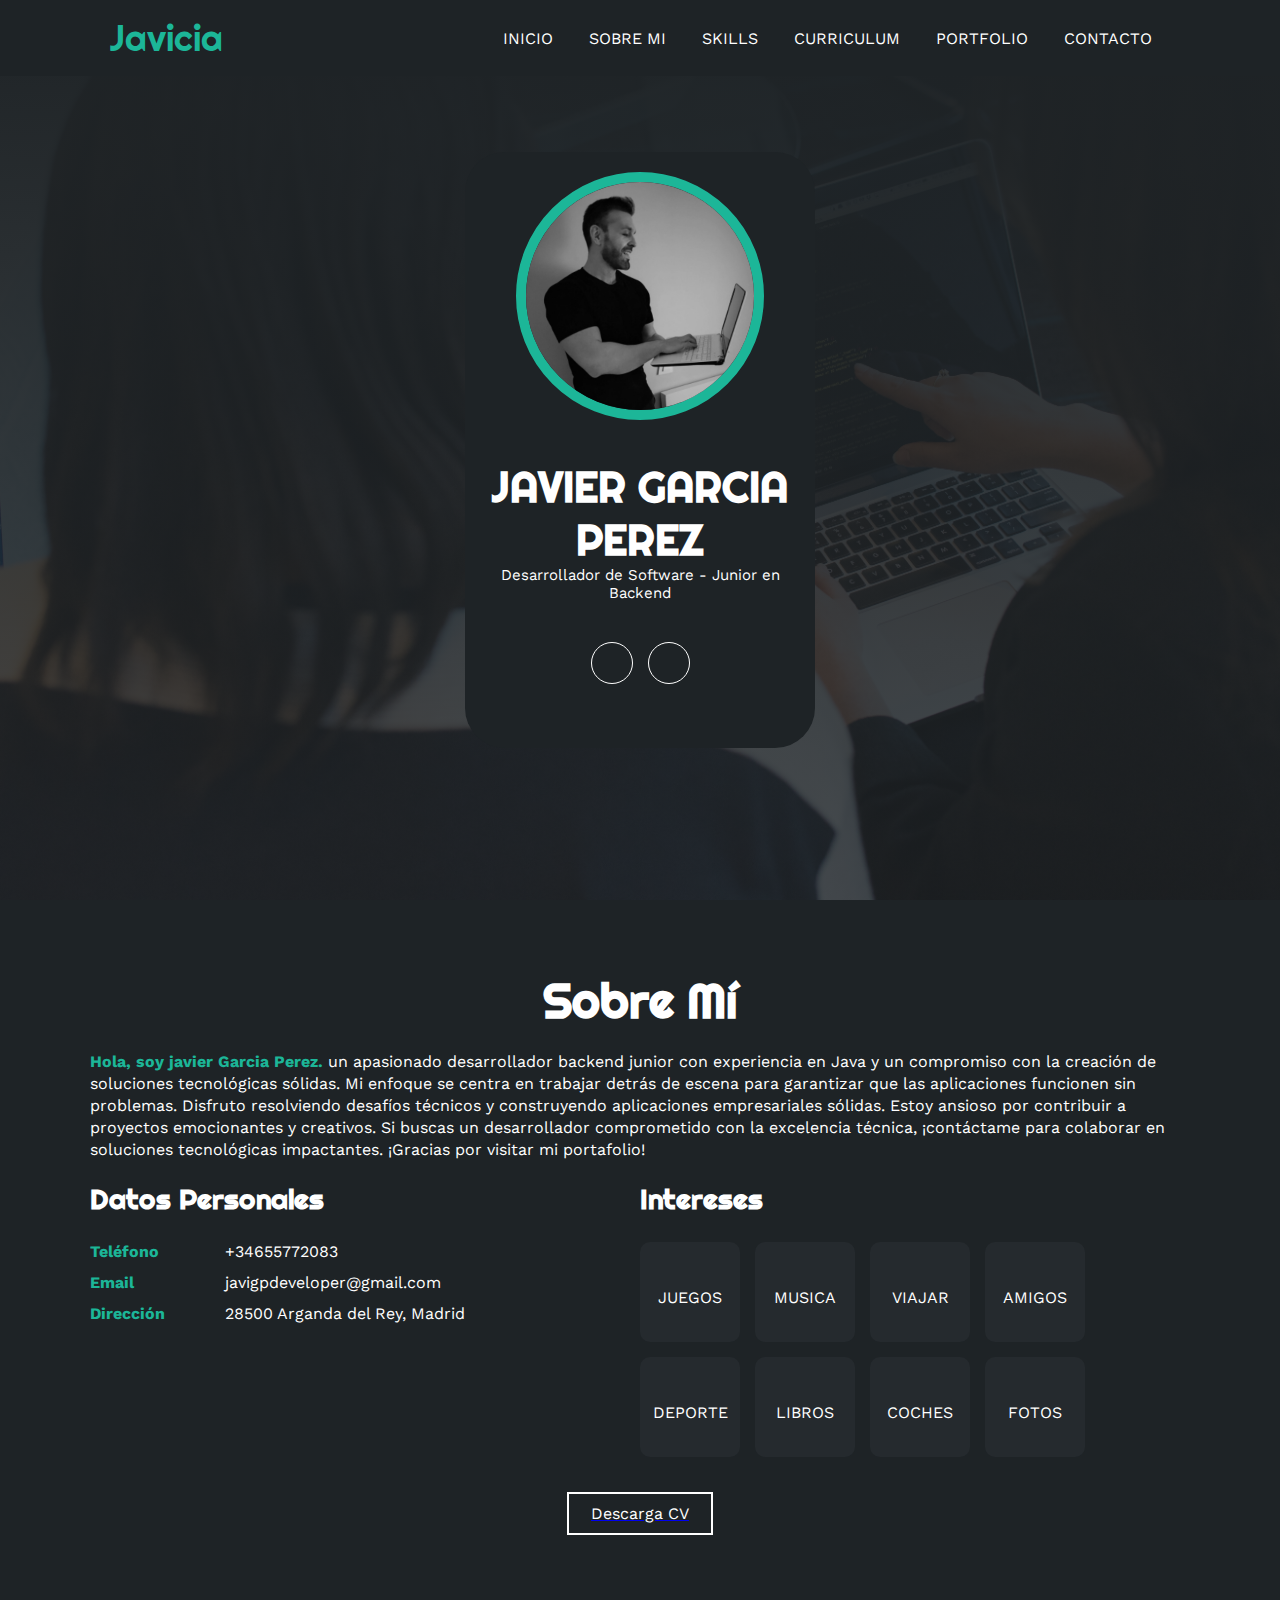
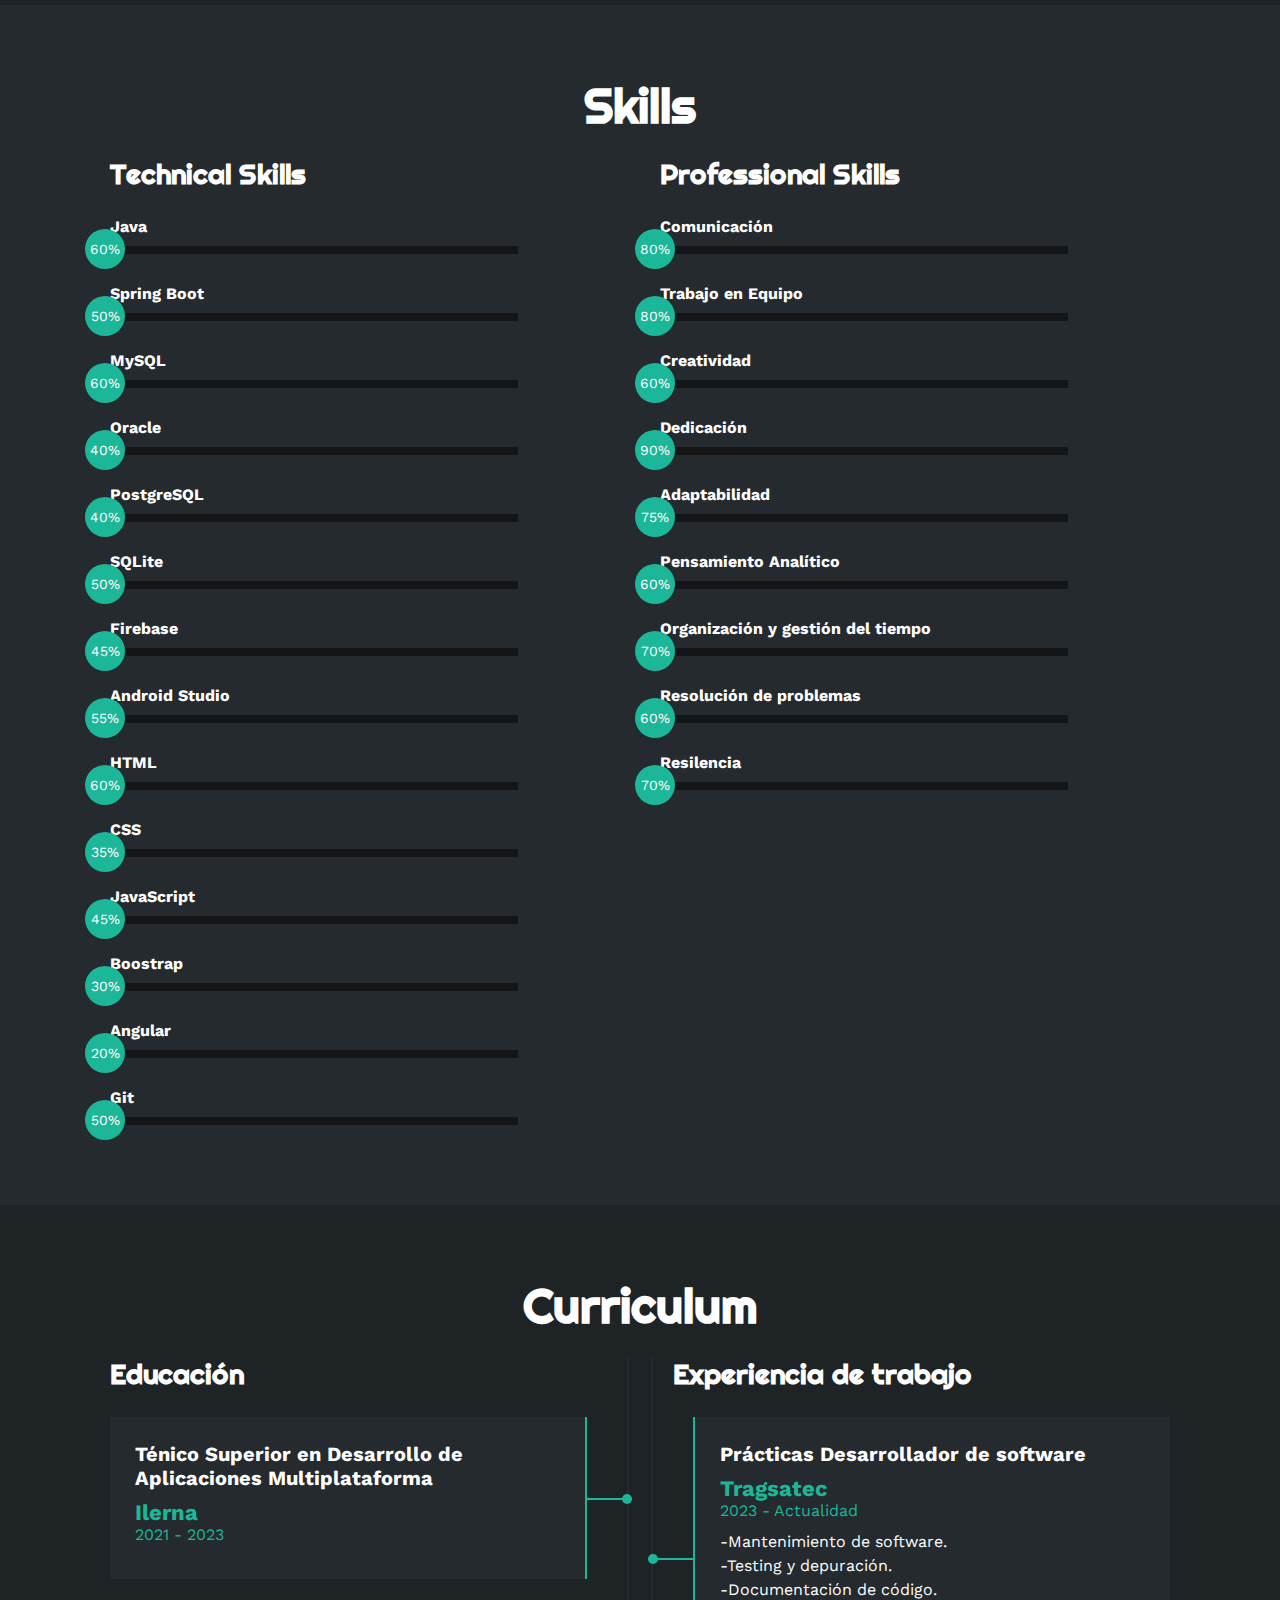
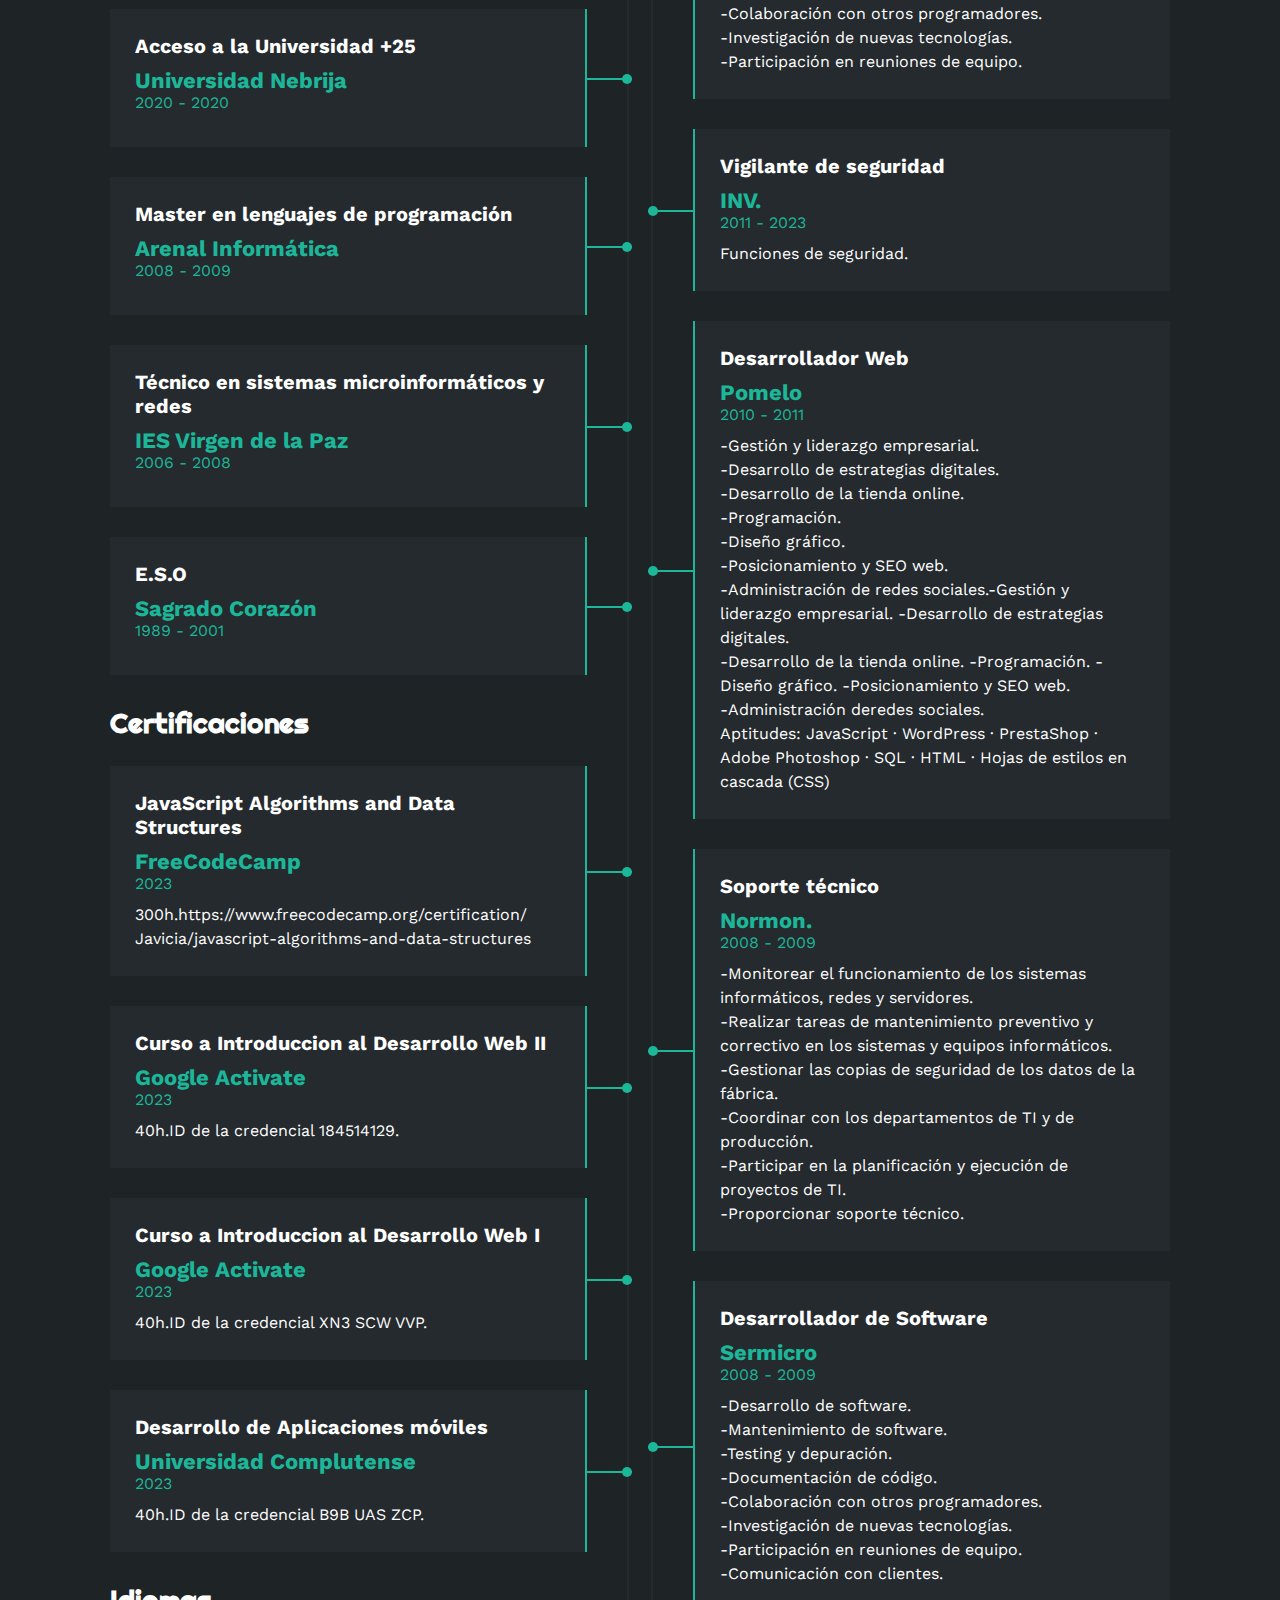
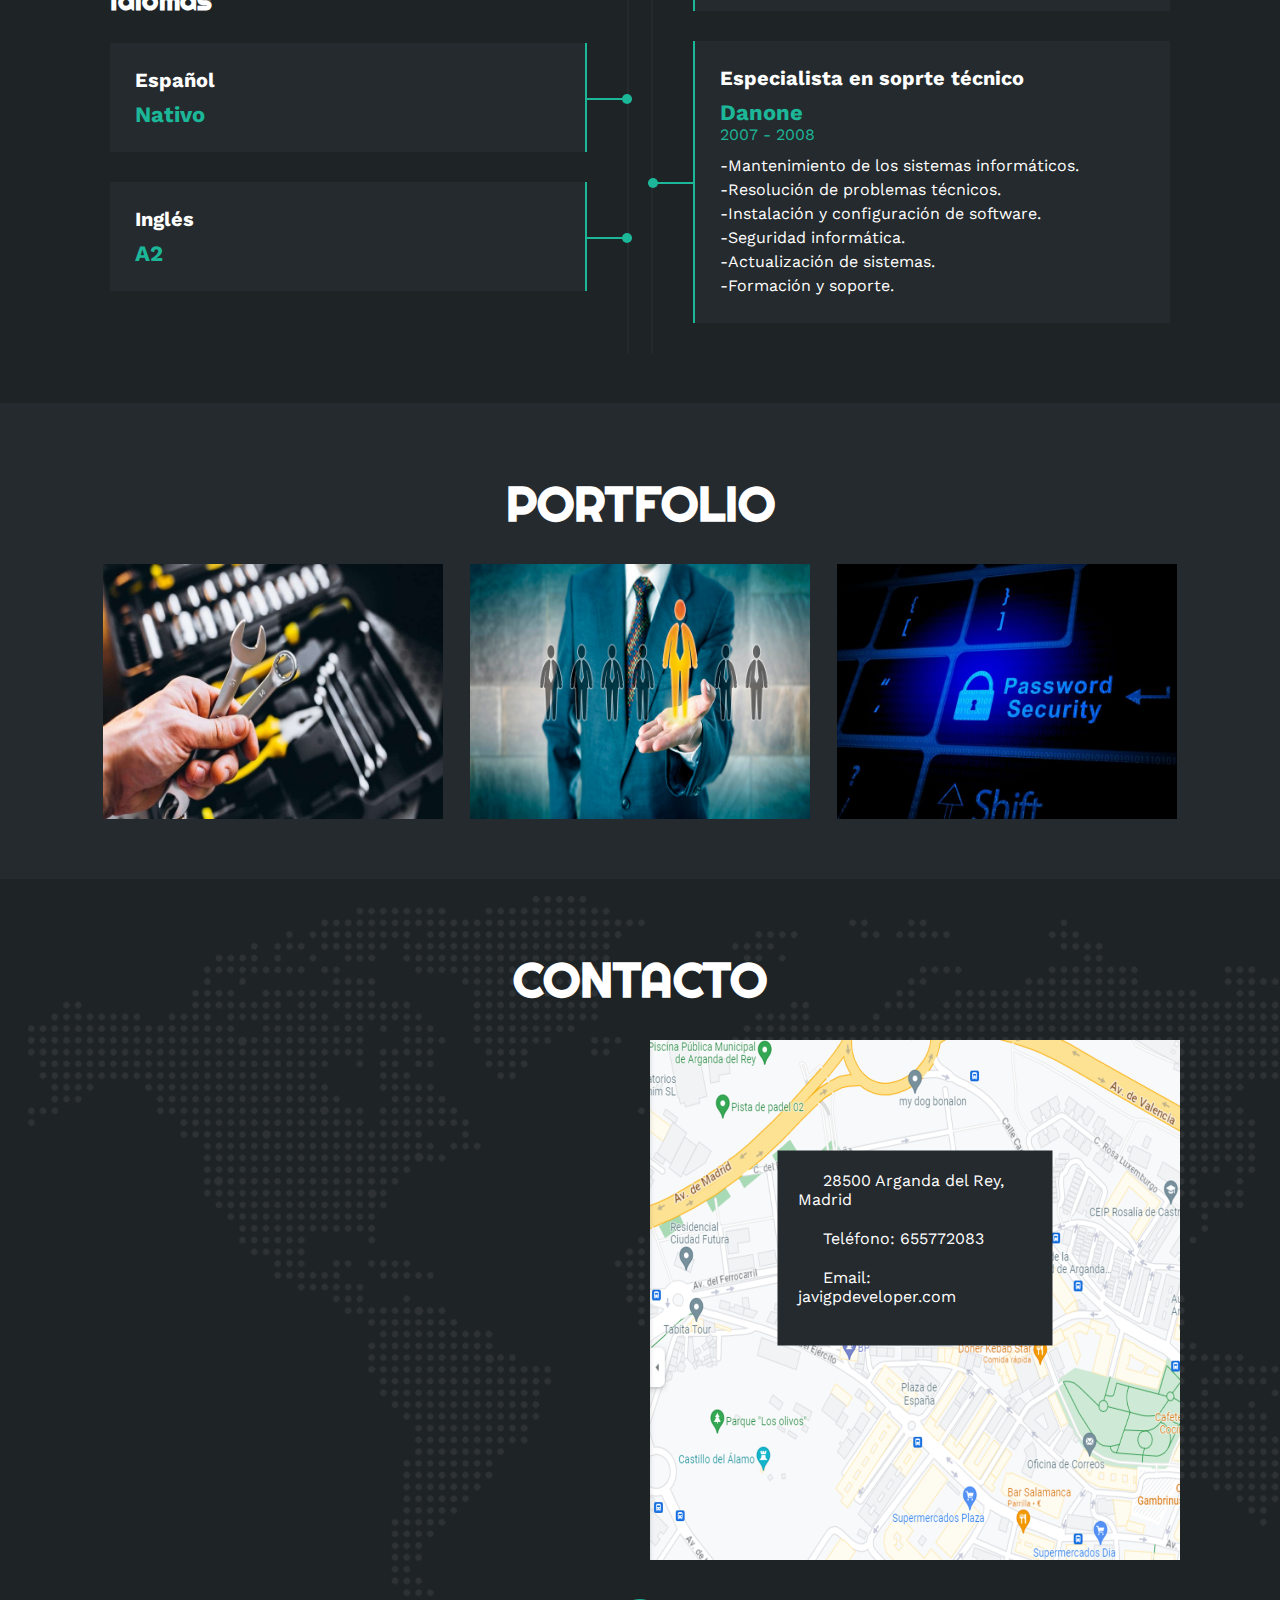
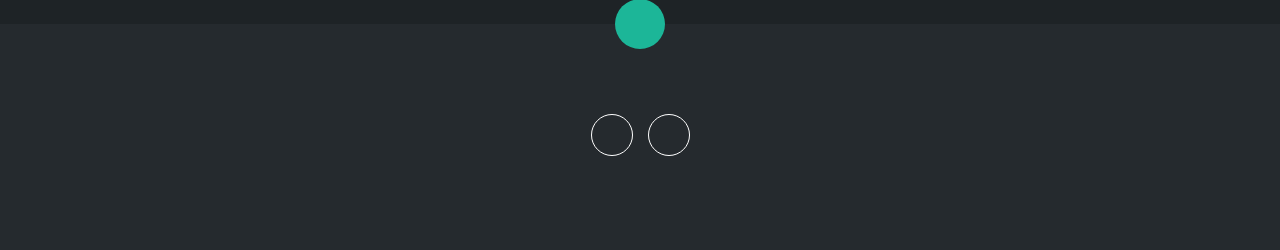
==== index.html @ adabe421 "idiomas" ====
<!DOCTYPE html>
<html lang="es">
<head>
    <meta charset="UTF-8">
    <meta http-equiv="X-UA-Compatible" content="IE=edge">
    <meta name="viewport" content="width=device-width, initial-scale=1.0">
    <link rel="stylesheet" href="https://cdnjs.cloudflare.com/ajax/libs/font-awesome/6.1.2/css/all.min.css" integrity="sha512-1sCRPdkRXhBV2PBLUdRb4tMg1w2YPf37qatUFeS7zlBy7jJI8Lf4VHwWfZZfpXtYSLy85pkm9GaYVYMfw5BC1A==" crossorigin="anonymous" referrerpolicy="no-referrer" />
    <title>Portfolio</title>
    <link rel="stylesheet" href="estilo.css">
</head>
<body>
    <!-- MENU ENCABEZADO -->
    <div class="contenedor-header">
        <header>
            <div class="logo">
                <a href="#">Javicia</a>
            </div>
            <nav id="nav">
                <ul>
                    <li><a href="#inicio" onclick="seleccionar()">INICIO</a></li>
                    <li><a href="#sobremi" onclick="seleccionar()">SOBRE MI</a></li>
                    <li><a href="#skills" onclick="seleccionar()">SKILLS</a></li>
                    <li><a href="#curriculum" onclick="seleccionar()">CURRICULUM</a></li>
                    <li><a href="#portfolio" onclick="seleccionar()">PORTFOLIO</a></li>
                    <li><a href="#contacto" onclick="seleccionar()">CONTACTO</a></li>
                </ul>
            </nav>
            <div class="nav-responsive" onclick="mostrarOcultarMenu()">
                <i class="fa-solid fa-bars"></i>
            </div>
        </header>
    </div>

    <!-- SECCION INICIO -->
    <section id="inicio" class="inicio">
        <div class="contenido-banner">
            <div class="contenedor-img">
                <img src="img/fotoPerfil.png" alt="">
            </div>
            <h1>JAVIER GARCIA PEREZ</h1>
            <h2>Desarrollador de Software - Junior en Backend</h2>
            <div class="redes">
                <a href="https://github.com/javicia"><i class="fa-brands fa-github"></i></a>
                <a href="www.linkedin.com/in/javicia"><i class="fa-brands fa-linkedin-in"></i></a>
            </div>
        </div>
    </section>

    <!-- SECCION SOBRE MI -->
    <section id="sobremi" class="sobremi">
        <div class="contenido-seccion">
            <h2>Sobre Mí</h2>
            <p><span>Hola, soy javier Garcia Perez.</span> un apasionado desarrollador backend junior
                 con experiencia en Java y un compromiso con la creación de soluciones tecnológicas 
                 sólidas. Mi enfoque se centra en trabajar detrás de escena para garantizar que las 
                 aplicaciones funcionen sin problemas. Disfruto resolviendo desafíos técnicos y 
                 construyendo aplicaciones empresariales sólidas. Estoy ansioso por contribuir a 
                 proyectos emocionantes y creativos. Si buscas un desarrollador comprometido con la 
                 excelencia técnica, ¡contáctame para colaborar en soluciones tecnológicas 
                 impactantes. ¡Gracias por visitar mi portafolio!</p>

            <div class="fila">
                <!-- datos personales -->
                <div class="col">
                    <h3>Datos Personales</h3>
                    <ul>
                        <li>
                            <strong>Teléfono</strong>
                            +34655772083
                        </li>
                        <li>
                            <strong>Email</strong>
                            javigpdeveloper@gmail.com
                        </li>
                        <li>
                            <strong>Dirección</strong>
                            28500 Arganda del Rey, Madrid
                        </li>
                    
                    </ul>
                </div>

                <!-- intereses -->
                <div class="col">
                    <h3>Intereses</h3>
                    <div class="contenedor-intereses">
                        <div class="interes">
                            <i class="fa-solid fa-gamepad"></i>
                            <span>JUEGOS</span>
                        </div>
                        <div class="interes">
                            <i class="fa-solid fa-headphones"></i>
                            <span>MUSICA</span>
                        </div>
                        <div class="interes">
                            <i class="fa-solid fa-plane"></i>
                            <span>VIAJAR</span>
                        </div>
                        <div class="interes">
                            <i class="fa-brands fa-coffee"></i>
                            <span>AMIGOS</span>
                        </div>
                        <div class="interes">
                            <i class="fa-solid fa-person-hiking"></i>
                            <span>DEPORTE</span>
                        </div>
                        <div class="interes">
                            <i class="fa-solid fa-book"></i>
                            <span>LIBROS</span>
                        </div>
                        <div class="interes">
                            <i class="fa-solid fa-car"></i>
                            <span>COCHES</span>
                        </div>
                        <div class="interes">
                            <i class="fa-solid fa-camera"></i>
                            <span>FOTOS</span>
                        </div>
                        
                    </div>
                </div>
            </div>
            <button>
                <a href="https://drive.google.com/file/d/1-zY6Lg8svjvZtvLs3veVDR04nwtgfxg6/view?usp=sharing" 
                download="CurriculumJavier.pdf" ><i class="fa-solid fa-download" style="color: white;"></i>
                <span style="color: white;">Descarga CV</span></a>
                
                <span class="overlay"></span>
            </button>
        </div>
    </section>

    <!-- SECCION SKILLS -->
    <section class="skills" id="skills">
        <div class="contenido-seccion">
            <h2>Skills</h2>
            <div class="fila">
                <!-- Technical Skill -->
                <div class="col">
                    <h3>Technical Skills</h3>
                    <div class="skill">
                        <span>Java</span>
                        <div class="barra-skill">
                            <div class="progreso">
                                <span>60%</span>
                            </div>
                        </div>
                    </div>
                    <div class="skill">
                        <span>Spring Boot</span>
                        <div class="barra-skill">
                            <div class="progreso">
                                <span>50%</span>
                            </div>
                        </div>
                    </div>
                    <div class="skill">
                        <span>MySQL</span>
                        <div class="barra-skill">
                            <div class="progreso">
                                <span>60%</span>
                            </div>
                        </div>
                    </div>
                    <div class="skill">
                        <span>Oracle</span>
                        <div class="barra-skill">
                            <div class="progreso">
                                <span>40%</span>
                            </div>
                        </div>
                    </div>
                    <div class="skill">
                        <span>PostgreSQL</span>
                        <div class="barra-skill">
                            <div class="progreso">
                                <span>40%</span>
                            </div>
                        </div>
                    </div>
                    <div class="skill">
                        <span>SQLite</span>
                        <div class="barra-skill">
                            <div class="progreso">
                                <span>50%</span>
                            </div>
                        </div>
                    </div>
                    <div class="skill">
                        <span>Firebase</span>
                        <div class="barra-skill">
                            <div class="progreso">
                                <span>45%</span>
                            </div>
                        </div>
                    </div>
                    <div class="skill">
                        <span>Android Studio</span>
                        <div class="barra-skill">
                            <div class="progreso">
                                <span>55%</span>
                            </div>
                        </div>
                    </div>
                    <div class="skill">
                        <span>HTML</span>
                        <div class="barra-skill">
                            <div class="progreso">
                                <span>60%</span>
                            </div>
                        </div>
                    </div>
                    <div class="skill">
                        <span>CSS</span>
                        <div class="barra-skill">
                            <div class="progreso">
                                <span>35%</span>
                            </div>
                        </div>
                    </div>
                    <div class="skill">
                        <span>JavaScript</span>
                        <div class="barra-skill">
                            <div class="progreso">
                                <span>45%</span>
                            </div>
                        </div>
                    </div>
                    <div class="skill">
                        <span>Boostrap</span>
                        <div class="barra-skill">
                            <div class="progreso">
                                <span>30%</span>
                            </div>
                        </div>
                    </div>
                    <div class="skill">
                        <span>Angular</span>
                        <div class="barra-skill">
                            <div class="progreso">
                                <span>20%</span>
                            </div>
                        </div>
                    </div>
                    <div class="skill">
                        <span>Git</span>
                        <div class="barra-skill">
                            <div class="progreso">
                                <span>50%</span>
                            </div>
                        </div>
                    </div>
                </div>
                <!-- Professional Skills -->
                <div class="col">
                    <h3>Professional Skills</h3>
                    <div class="skill">
                        <span>Comunicación</span>
                        <div class="barra-skill">
                            <div class="progreso">
                                <span>80%</span>
                            </div>
                        </div>
                    </div>
                    <div class="skill">
                        <span>Trabajo en Equipo</span>
                        <div class="barra-skill">
                            <div class="progreso">
                                <span>80%</span>
                            </div>
                        </div>
                    </div>
                    <div class="skill">
                        <span>Creatividad</span>
                        <div class="barra-skill">
                            <div class="progreso">
                                <span>60%</span>
                            </div>
                        </div>
                    </div>
                    <div class="skill">
                        <span>Dedicación</span>
                        <div class="barra-skill">
                            <div class="progreso">
                                <span>90%</span>
                            </div>
                        </div>
                    </div>
                    <div class="skill">
                        <span>Adaptabilidad</span>
                        <div class="barra-skill">
                            <div class="progreso">
                                <span>75%</span>
                            </div>
                        </div>
                        </div>
                            <div class="skill">
                                <span>Pensamiento Analítico</span>
                                <div class="barra-skill">
                                    <div class="progreso">
                                        <span>60%</span>
                                    </div>
                                </div>
                                </div>
                                <div class="skill">
                                    <span>Organización y gestión del tiempo</span>
                                    <div class="barra-skill">
                                        <div class="progreso">
                                            <span>70%</span>
                                        </div>
                                    </div>
                                    </div>
                                    <div class="skill">
                                        <span>Resolución de problemas</span>
                                        <div class="barra-skill">
                                            <div class="progreso">
                                                <span>60%</span>
                                            </div>
                                        </div>
                                        </div>
                                        <div class="skill">
                                            <span>Resilencia</span>
                                            <div class="barra-skill">
                                                <div class="progreso">
                                                    <span>70%</span>
                                                </div>
                                            </div>
                                            </div>

                    </div>
                </div>
            </div>
        </div>
    </section>

    <!-- SECCION CURRICULUM -->
    <section id="curriculum" class="curriculum">
        <div class="contenido-seccion">
            <h2>Curriculum</h2>
            <div class="fila">
                <div class="col izquierda">
                    <h3>Educación</h3>
                    <div class="item izq">
                        <h4>Ténico Superior en Desarrollo de Aplicaciones Multiplataforma</h4>
                        <span class="casa">Ilerna</span>
                        <span class="fecha">2021 - 2023</span>
                        <div class="conectori">
                            <div class="circuloi"></div>
                        </div>
                        </div>
                    <div class="item izq">
                        <h4>Acceso a la Universidad +25</h4>
                        <span class="casa">Universidad Nebrija</span>
                        <span class="fecha">2020 - 2020</span>
                        <div class="conectori">
                            <div class="circuloi"></div>
                        </div>
                        </div>
                    <div class="item izq">
                        <h4>Master en lenguajes de programación</h4>
                        <span class="casa">Arenal Informática</span>
                        <span class="fecha">2008 - 2009</span>
                        <div class="conectori">
                            <div class="circuloi"></div>
                        </div>
                    </div>
                    <div class="item izq">
                        <h4>Técnico en sistemas microinformáticos y redes</h4>
                        <span class="casa">IES Virgen de la Paz</span>
                        <span class="fecha">2006 - 2008</span>
                        <div class="conectori">
                            <div class="circuloi"></div>
                        </div>
                    </div>
                    <div class="item izq">
                        <h4>E.S.O</h4>
                        <span class="casa">Sagrado Corazón</span>
                        <span class="fecha">1989 - 2001</span>
                        <div class="conectori">
                            <div class="circuloi"></div>
                        </div>
                    </div>
                    <h3>Certificaciones</h3>
                    <div class="item izq">
                        <h4>JavaScript Algorithms and Data Structures</h4>
                        <span class="casa">FreeCodeCamp</span>
                        <span class="fecha">2023</span>
                        <p>300h.https://www.freecodecamp.org/certification/</br>
                            Javicia/javascript-algorithms-and-data-structures</p>
                        <div class="conectori">
                            <div class="circuloi"></div>
                        </div>
                        </div>
                    <div class="item izq">
                        <h4>Curso a Introduccion al Desarrollo Web II</h4>
                        <span class="casa">Google Activate</span>
                        <span class="fecha">2023</span>
                        <p>40h.ID de la credencial 184514129.</p>
                        <div class="conectori">
                            <div class="circuloi"></div>
                        </div>
                        </div>
                    <div class="item izq">
                        <h4>Curso a Introduccion al Desarrollo Web I</h4>
                        <span class="casa">Google Activate</span>
                        <span class="fecha">2023</span>
                        <p>40h.ID de la credencial XN3 SCW VVP.</p>
                        <div class="conectori">
                            <div class="circuloi"></div>
                        </div>
                        </div>
                    <div class="item izq">
                        <h4>Desarrollo de Aplicaciones móviles</h4>
                        <span class="casa">Universidad Complutense</span>
                        <span class="fecha">2023</span>
                        <p>40h.ID de la credencial B9B UAS ZCP.</p>
                        <div class="conectori">
                            <div class="circuloi"></div>
                        </div>
                        </div>
                        <h3>Idiomas</h3>
                        <div class="item izq">
                            <h4>Español</h4>
                            <span class="casa">Nativo</span>
                            <div class="conectori">
                                <div class="circuloi"></div>
                            </div>
                            </div>
                            <div class="item izq">
                                <h4>Inglés</h4>
                                <span class="casa">A2</span>
                                <div class="conectori">
                                    <div class="circuloi"></div>
                                </div>
                                </div>
                            </div>
                
                <div class="col derecha">
                    <h3>Experiencia de trabajo</h3>
                    <div class="item der">
                        <h4>Prácticas Desarrollador de software</h4>
                        <span class="casa">Tragsatec</span>
                        <span class="fecha">2023 - Actualidad</span>
                        <p>-Mantenimiento de software.</br>
                            -Testing y depuración.</br>
                            -Documentación de código.</br>
                            -Colaboración con otros programadores.</br>
                            -Investigación de nuevas tecnologías.</br>
                            -Participación en reuniones de equipo.</p>
                        <div class="conectord">
                            <div class="circulod"></div>
                        </div>
                    </div>
                    <div class="item der">
                        <h4>Vigilante de seguridad</h4>
                        <span class="casa">INV.</span>
                        <span class="fecha">2011 - 2023</span>
                        <p>Funciones de seguridad.</p>
                        <div class="conectord">
                            <div class="circulod"></div>
                        </div>
                    </div>
                    <div class="item der">
                        <h4>Desarrollador Web</h4>
                        <span class="casa">Pomelo</span>
                        <span class="fecha">2010 - 2011</span>
                        <p>-Gestión y liderazgo empresarial.</br>
                            -Desarrollo de estrategias digitales.</br>
                            -Desarrollo de la tienda online.</br>
                            -Programación.</br>
                            -Diseño gráfico.</br>
                            -Posicionamiento y SEO web.</br>
                            -Administración de redes sociales.-Gestión y liderazgo
                            empresarial. -Desarrollo de estrategias digitales.</br>
                            -Desarrollo de la tienda online. -Programación. -Diseño
                            gráfico. -Posicionamiento y SEO web. </br>
                            -Administración deredes sociales.</br>
                            Aptitudes: JavaScript · WordPress · PrestaShop · Adobe
                            Photoshop · SQL · HTML · Hojas de estilos en cascada
                            (CSS)</p>
                        <div class="conectord">
                            <div class="circulod"></div>
                        </div>
                    </div>
                    <div class="item der">
                        <h4>Soporte técnico</h4>
                        <span class="casa">Normon.</span>
                        <span class="fecha">2008 - 2009</span>
                        <p>-Monitorear el funcionamiento de los sistemas
                            informáticos, redes y servidores.</br>
                            -Realizar tareas de mantenimiento preventivo y correctivo
                            en los sistemas y equipos informáticos.</br>
                            -Gestionar las copias de seguridad de los datos de la
                            fábrica.</br>
                            -Coordinar con los departamentos de TI y de producción.</br>
                            -Participar en la planificación y ejecución de proyectos de
                            TI.</br>
                            -Proporcionar soporte técnico.</p>
                        <div class="conectord">
                            <div class="circulod"></div>
                        </div>
                    </div>
                    <div class="item der">
                        <h4>Desarrollador de Software</h4>
                        <span class="casa">Sermicro</span>
                        <span class="fecha">2008 - 2009</span>
                        <p>-Desarrollo de software.</br>
                            -Mantenimiento de software.</br>
                            -Testing y depuración.</br>
                            -Documentación de código.</br>
                            -Colaboración con otros programadores.</br>
                            -Investigación de nuevas tecnologías.</br>
                            -Participación en reuniones de equipo.</br>
                            -Comunicación con clientes.</p>
                        <div class="conectord">
                            <div class="circulod"></div>
                        </div>
                    </div>
                    <div class="item der">
                        <h4>Especialista en soprte técnico</h4>
                        <span class="casa">Danone</span>
                        <span class="fecha">2007 - 2008</span>
                        <p>-Mantenimiento de los sistemas informáticos.</br>
                            -Resolución de problemas técnicos.</br>
                            -Instalación y configuración de software.</br>
                            -Seguridad informática.</br>
                            -Actualización de sistemas.</br>
                            -Formación y soporte.</p>
                        <div class="conectord">
                            <div class="circulod"></div>
                        </div>
                    </div>
                </div>
            </div>
        </div>
    </section>

    <!-- SECCION PORTFOLIO -->
    <section id="portfolio" class="portfolio">
        <div class="contenido-seccion">
            <h2>PORTFOLIO</h2>
            <div class="galeria">
                <div class="proyecto">
                    <a href="https://github.com/javicia/tienda">
                    <img src="img/ferreteria.jpg" alt="">
                    <div class="overlay" style="color:white;">
                        <h3>Aplicación web de ferretería online</h3>
                        <p>Java, JPA, Spring Boot, MySQL, HTML, CSS, JavaScript, Thymeleaf, Boostrap.</p>
                    </div>
                </a>
                </div>
                <div class="proyecto">
                    <a href="https://github.com/javicia/gestion-empleados">
                    <img src="img/gestionEmpleados.jpg" alt="">
                    <div class="overlay" style="color:white;">
                        <h3>Aplicación web de sistemas de empleados</h3>
                        <p>Java, JPA, Spring Boot, MySQL, Angular, HTML, CSS, TypeScript, Boostrap.</p>
                    </div>
                    </a>
                </div>
                <div class="proyecto">
                    <a href="https://github.com/javicia/app-android-password">
                    <img src="img/pass.jpg" alt="">
                    <div class="overlay" style="color:white;">
                        <h3>Aplicación Android para guardar contraseñas</h3>
                        <p>Java, Android Studio, SDK, SQLite.</p>
                    </div>
                    </a>
            </div>
        </div>
    </section>

    <!-- SECCION CONTACTO -->
    <section id="contacto" class="contacto">
        <div class="contenido-seccion">
            <h2>CONTACTO</h2>
            <div class="fila">
                <!-- Formulario -->
                <div class="col">
                    <iframe src="https://docs.google.com/forms/d/e/1FAIpQLSf7iewzUNRhEmU4lnmsjplGjzv72WqgXY6V2sVQk9xlywWtOQ/viewform?embedded=true" 
                    width="540" height="520" frameborder="0" marginheight="0" marginwidth="0">Cargando…</iframe>
                </div>
                <!-- Mapa -->
                <div class="col">
                    <img src="img/ubicacion.png" alt="">
                    <div class="info">
                        <ul>
                            <li>
                                <i class="fa-solid fa-location-dot"></i>
                                28500 Arganda del Rey, Madrid
                            </li>
                            <li>
                                <i class="fa-solid fa-mobile-screen"></i>
                                Teléfono: 655772083
                            </li>
                            <li>
                                <i class="fa-solid fa-envelope"></i>
                                Email: javigpdeveloper.com
                            </li>
                        </ul>
                    </div>
                </div>
            </div>
        </div>
    </section>

    <!-- footer -->
    <footer>
        <a href="#inicio" class="arriba">
            <i class="fa-solid fa-angles-up"></i>
        </a>
        <div class="redes">
            <a href="www.linkedin.com/in/javicia"><i class="fa-brands fa-linkedin-in"></i></a>
            <a href="https://github.com/javicia"><i class="fa-brands fa-github"></i></a>
        </div>
    </footer>

    <script src="script.js"></script>
</body>
</html>
---- estilo.css ----
@import url('https://fonts.googleapis.com/css2?family=Righteous&family=Work+Sans:wght@100;300;400;600;800&display=swap');
*{
    box-sizing: border-box;
    font-family: 'Work Sans';
    margin: 0;
    padding: 0;
}
html{
    /* me permite deslizar cuando hago clic en los links del menu */
    scroll-behavior: smooth;
}
/* MENU */
.contenedor-header{
    background: #1e2326;
    position: fixed;
    width: 100%;
    top: 0;
    left: 0;
    z-index: 99;
}
.contenedor-header header{
    max-width: 1100px;
    margin: auto;
    display: flex;
    justify-content: space-between;
    align-items: center;
    padding: 15px 20px;
}
.contenedor-header header .logo a{
    font-family: 'Righteous';
    font-size: 36px;
    color: #1CB698;
    text-decoration: none;
}
.contenedor-header header ul{
    display: flex;
    list-style: none;
}
.contenedor-header header nav ul li a{
    text-align: none;
    color: #fff;
    margin: 0 15px;
    padding: 3px;
    transition: .5s;
    text-decoration: none;
}
.contenedor-header header nav ul li a:hover{
    color: #1CB698;
}
.nav-responsive{
    background-color: #1CB698;
    color:#fff;
    padding: 5px 10px;
    border-radius: 5px;
    cursor: pointer;
    display: none;
}
/* SECCION I N I C I O */
.inicio{
    background: linear-gradient(to top, rgba(30,35,38,.8), rgba(30,35,38,1)),
    url(img/fondo.jpg);
    background-size: cover;
    height: 100vh;
    color: #fff;
    display: flex;
    align-items: center;
}
.inicio .contenido-banner{
    padding: 20px;
    background-color: #1e2326;
    max-width: 350px;
    margin: auto;
    text-align: center;
    border-radius: 40px;
}
.inicio .contenido-banner img{
    margin-top: 40px;
    border: 10px solid #1CB698;
    display: block;
    width: 80%;
    margin: auto;
    border-radius: 100%;
}
.inicio .contenido-banner h1{
    margin-top: 40px;
    font-size: 42px;
    font-family: 'Righteous';
}
.inicio .contenido-banner h2{
    font-size: 15px;
    font-weight: normal;
}
.inicio .contenido-banner .redes a{
    color: #fff;
    display: inline-block;
    text-decoration: none;
    border: 1px solid #fff;
    border-radius: 100%;
    width: 42px;
    height: 42px;
    line-height: 42px;
    margin: 40px 5px;
    font-size: 20px;
    transition: .3s;
}
.inicio .contenido-banner .redes a:hover{
    background-color: #1CB698;
}
.sobremi{
    background-color: #1e2326;
    color: #fff;
    padding: 50px 20px;
}
.sobremi .contenido-seccion{
    max-width: 1100px;
    margin: auto;
}
.sobremi h2{
    font-size: 48px;
    font-family: 'Righteous';
    text-align: center;
    padding: 20px 0;

}
.sobremi .contenido-seccion p{
    font: 18px;
    line-height: 22px;
    margin-bottom: 20px;
}
.sobremi .contenido-seccion p span{
    color: #1CB698;
    font-weight: bold;
}
.sobremi .fila{
    display: flex;
}
.sobremi .fila .col
{
    width: 50%;
}
.sobremi .fila .col h3{
    font-size: 28px;
    font-family: 'Righteous';
    margin-bottom: 25px;
}
.sobremi .fila .col ul{
    list-style: none;
}
.sobremi .fila .col ul li{
    margin: 12px 0;
}
.sobremi .fila .col ul li strong{
    display: inline-block;
    color: #1CB698;
    width: 130px;
}
.sobremi .fila .col ul li span{
    background-color: #1CB698;
    padding: 3px;
    font-weight: bold;
    border-radius: 5px;
}
.sobremi .fila .col .contenedor-intereses{
    display: flex;
    flex-wrap: wrap;
}
.sobremi .fila .col .contenedor-intereses .interes{
    width: 100px;
    height: 100px;
    background-color: #252A2E;
    border-radius: 10px;
    margin: 0 15px 15px 0;
    display: flex;
    flex-direction: column;
    align-items: center;
    justify-content: center;
    transition: .3s;
}.sobremi .fila .col .contenedor-intereses .interes:hover{
    background-color: #1CB698;
}
.sobremi .fila .col .contenedor-intereses .interes i{
    font-size: 30px;
    margin-bottom: 10px;
}
.sobremi button{
    cursor: pointer;
    background-color: transparent;
    border: 2px solid #fff;
    width: fit-content;
    display: block;
    margin: 20px auto;
    padding: 10px 22px;
    font-size: 16px;
    color: #fff;
    position: relative;
    z-index: 10;
}
.sobremi button .overlay{
    position: absolute;
    top: 0;
    left: 0;
    width: 0;
    height: 100%;
    background-color: #1CB698;
    z-index: -1;
    transition: 1s;
}
.sobremi button:hover .overlay{
    width: 100%;
}
/* SECCION S K I L L S */
.skills{
    background-color: #252A2E;
    color: #fff;
    padding: 50px 20px;
}
.skills .contenido-seccion{
    max-width: 1100px;
    margin: auto;
}
.skills h2{
    font-size: 48px;
    font-family: 'Righteous';
    text-align: center;
    padding: 20px 0;

}
.skills .fila{
    display: flex;
}
.skills .fila .col{
    width: 50%;
    padding: 0 20px;
}
.skills .fila .col h3{
    font-size: 28px;
    font-family: 'Righteous';
    margin-bottom: 25px;
}
.skills .skill > span{
    font-weight: bold;
    display: block;
    margin-bottom: 10px;
}
.skills .skill .barra-skill{
    height: 8px;
    width: 80%;
    background-color: #131517;
    position: relative;
    margin-bottom: 30px;
}
.skills .skill .progreso{
    background-color: #1CB698;
    position: absolute;
    top: 0;
    left: 0;
    height: 8px;
}
.skills .skill .barra-skill span{
    position: absolute;
    height: 40px;
    width: 40px;
    background-color: #1CB698;
    border-radius: 50px;
    line-height: 40px;
    text-align: center;
    top: -17px;
    right: -15px;
    font-size: 14px;
}
/* Estas clases se agregaran dinamicamente mediante javascript */
.skills .skill .java{
    width: 0%;
    animation: 2s java forwards;
}
@keyframes java {
    0%{width: 0%;}
    100%{width: 60%;}
}
.skills .skill .spring{
    width: 0%;
    animation: 2s spring forwards;
}
@keyframes spring {
    0%{width: 0%;}
    100%{width: 50%;}
}
.skills .skill .mysql{
    width: 0%;
    animation: 2s mysql forwards;
}
@keyframes mysql {
    0%{width: 0%;}
    100%{width: 60%;}
}
.skills .skill .oracle{
    width: 0%;
    animation: 2s oracle forwards;
}
@keyframes oracle {
    0%{width: 0%;}
    100%{width: 40%;}
}
.skills .skill .postgresql{
    width: 0%;
    animation: 2s postgresql forwards;
}
@keyframes postgresql {
    0%{width: 0%;}
    100%{width: 40%;}
}
.skills .skill .sqlite{
    width: 0%;
    animation: 2s sqlite forwards;
}
@keyframes sqlite {
    0%{width: 0%;}
    100%{width: 50%;}
}
.skills .skill .firebase{
    width: 0%;
    animation: 2s firebase forwards;
}
@keyframes firebase {
    0%{width: 0%;}
    100%{width: 45%;}
}
.skills .skill .androidstudio{
    width: 0%;
    animation: 2s androidstudio forwards;
}
@keyframes androidstudio {
    0%{width: 0%;}
    100%{width: 55%;}
}
.skills .skill .html{
    width: 0%;
    animation: 2s html forwards;
}
@keyframes html {
    0%{width: 0%;}
    100%{width: 60%;}
}

.skills .skill .css{
    width: 0%;
    animation: 2s css forwards;
}
@keyframes css {
    0%{width: 0%;}
    100%{width: 35%;}
}

.skills .skill .javascript{
    width: 0%;
    animation: 2s javascript forwards;
}
@keyframes javascript {
    0%{width: 0%;}
    100%{width: 45%;}
}

.skills .skill .boostrap{
    width: 0%;
    animation: 2s boostrap forwards;
}
@keyframes boostrap {
    0%{width: 0%;}
    100%{width: 30%;}
}
.skills .skill .angular{
    width: 0%;
    animation: 2s angular forwards;
}
@keyframes angular {
    0%{width: 0%;}
    100%{width: 20%;}
}
.skills .skill .git{
    width: 0%;
    animation: 2s git forwards;
}
@keyframes git {
    0%{width: 0%;}
    100%{width: 50%;}
}
.skills .skill .comunicacion{
    width: 0%;
    animation: 2s comunicacion forwards;
}
@keyframes comunicacion {
    0%{width: 0%;}
    100%{width: 80%;}
}

.skills .skill .trabajo{
    width: 0%;
    animation: 2s trabajo forwards;
}
@keyframes trabajo {
    0%{width: 0%;}
    100%{width: 80%;}
}

.skills .skill .creatividad{
    width: 0%;
    animation: 2s creatividad forwards;
}
@keyframes creatividad {
    0%{width: 0%;}
    100%{width: 60%;}
}

.skills .skill .dedicacion{
    width: 0%;
    animation: 2s dedicacion forwards;
}
@keyframes dedicacion {
    0%{width: 0%;}
    100%{width: 90%;}
}

.skills .skill .adaptabilidad{
    width: 0%;
    animation: 2s adaptabilidad forwards;
}
@keyframes adaptabilidad {
    0%{width: 0%;}
    100%{width: 75%;}
}
.skills .skill .pensamiento{
    width: 0%;
    animation: 2s pensamiento forwards;
}
@keyframes pensamiento {
    0%{width: 0%;}
    100%{width: 60%;}
}
.skills .skill .organizacion{
    width: 0%;
    animation: 2s organizacion forwards;
}
@keyframes organizacion {
    0%{width: 0%;}
    100%{width: 70%;}
}
.skills .skill .problemas{
    width: 0%;
    animation: 2s problemas forwards;
}
@keyframes problemas {
    0%{width: 0%;}
    100%{width: 60%;}
}
.skills .skill .resilencia{
    width: 0%;
    animation: 2s resilencia forwards;
}
@keyframes resilencia {
    0%{width: 0%;}
    100%{width: 70%;}
}
/* SECCION CURRICULUM */
.curriculum{
    background-color: #1e2326;
    color: #fff;
    padding: 50px 20px;
}
.curriculum .contenido-seccion{
    max-width: 1100px;
    margin: auto;
}
.curriculum h2{
    font-size: 48px;
    font-family: 'Righteous';
    text-align: center;
    padding: 20px 0;

}
.curriculum .fila{
    display: flex;
    justify-content: space-between;
}
.curriculum .fila .col{
    width: 49%;
    padding: 0 20px;
}
.curriculum .fila .col h3{
    font-size: 28px;
    font-family: 'Righteous';
    margin-bottom: 25px;
}
.curriculum .fila .izquierda{
    border-right: 2px solid #252A2E;
}
.curriculum .fila .derecha{
    border-left: 2px solid #252A2E;
}
.curriculum .fila .item{
    padding: 25px;
    margin-bottom: 30px;
    background-color: #252A2E;
    position: relative;
}
.curriculum .fila .item h4{
    font-size: 20px;
    margin-bottom: 10px;
}
.curriculum .fila .item .casa{
    color: #1CB698;
    font-size: 22px;
    font-weight: bold;
    display: block;
}
.curriculum .fila .item .fecha{
    display: block;
    color: #1CB698;
    margin-bottom: 10px;
}
.curriculum .fila .item p{
    line-height: 24px;
}
.curriculum .fila .izq{
    border-right: 2px solid #1CB698;
    margin-right: 20px;
}
.curriculum .fila .der{
    border-left: 2px solid #1CB698;
    margin-left: 20px;
}
.curriculum .fila .item .conectori{
    height: 2px;
    background-color: #1CB698;
    width: 47px;
    position: absolute;
    top: 50%;
    right: -47px;
    z-index: 5;
}
.curriculum .fila .item .conectori .circuloi{
    display: block;
    height: 10px;
    width: 10px;
    border-radius: 50%;
    background-color: #1CB698;
    float: right;
    position: relative;
    bottom: 4px;
}
.curriculum .fila .item .conectord{
    height: 2px;
    background-color: #1CB698;
    width: 47px;
    position: absolute;
    top: 50%;
    left: -47px;
    z-index: 5;
}
.curriculum .fila .item .conectord .circulod{
    display: block;
    height: 10px;
    width: 10px;
    border-radius: 50%;
    background-color: #1CB698;
    float: left;
    position: relative;
    bottom: 4px;
}
/* SECCION PORTFOLIO */
.portfolio{
    background-color: #252A2E;
    color: #fff;
    padding: 50px 20px;
}
.portfolio .contenido-seccion{
    max-width: 1100px;
    margin: auto;
}
.portfolio h2{
    font-size: 48px;
    font-family: 'Righteous';
    text-align: center;
    padding: 20px 0;
}
.portfolio .galeria{
    display: flex;
    flex-wrap: wrap;
    justify-content: space-around;
}
.portfolio .galeria .proyecto{
    position: relative;
    max-width: 340px;
    height: fit-content;
    margin: 10px;
    cursor: pointer;
}
.portfolio .galeria .proyecto img{
    width: 100%;
    display: block;
}
.portfolio .galeria .proyecto .overlay{
    position: absolute;
    top: 0;
    width: 100%;
    height: 100%;
    text-align: center;
    background: linear-gradient(rgba(28,182,152,.8), rgba(28,182,152,.8));
    display: flex;
    flex-direction: column;
    justify-content: center;
    transition: 1s;
    font-size: 18px;
    letter-spacing: 3px;
    opacity: 0;
}
.portfolio .galeria .proyecto .overlay h3{
    margin-bottom: 20px;
    transition: 1s;
}
.portfolio .galeria .proyecto .overlay:hover{
    opacity: 1;
}
.portfolio .galeria .proyecto .overlay:hover h3{
    margin-bottom: 0px;
}
/* SECCION CONTACTO */
.contacto{
    background-image: url(img/contact_bg.png);
    background-color: #1e2326;
    color: #fff;
    padding: 50px 0;
}
.contacto .contenido-seccion{
    max-width: 1100px;
    margin: auto;
}
.contacto h2{
    font-size: 48px;
    font-family: 'Righteous';
    text-align: center;
    padding: 20px 0;
}
.contacto .fila{
    display: flex;
}
.contacto .col{
    width: 50%;
    padding: 10px;
    position: relative;
}
.contacto .col input, .contacto .col textarea{
    display: block;
    width: 100%;
    padding: 18px;
    border: none;
    margin-bottom: 20px;
    background-color: #252A2E;
    color: #fff;
    font-size: 18px;
}
.contacto button{
    cursor: pointer;
    background-color: transparent;
    border: 2px solid #fff;
    width: fit-content;
    display: block;
    margin: 20px auto;
    padding: 10px 22px;
    font-size: 16px;
    color: #fff;
    position: relative;
    z-index: 10;
}
.contacto button .overlay{
    position: absolute;
    top: 0;
    left: 0;
    width: 0;
    height: 100%;
    background-color: #1CB698;
    z-index: -1;
    transition: 1s;
}
.contacto button:hover .overlay{
    width: 100%;
}
.contacto .col img{
    width: 100%;
}
.contacto .col .info{
    position: absolute;
    top: 40%;
    background-color: #252A2E;
    padding: 20px;
    max-width: 350px;
    left: 50%;
    transform: translate(-50%, -50%);
}
.contacto .col .info ul{
    list-style: none;
}
.contacto .col .info ul li{
    margin-bottom: 20px;
}
.contacto .col .info ul li i{
    color: #1CB698;
    display: inline-block;
    margin-right: 20px;
}
footer{
    background-color: #252A2E;
    color: #fff;
    padding: 50px 0 30px 0;
    text-align: center;
    position: relative;
    width: 100%;
}
footer .redes{
    margin-bottom: 20px;
}
footer .redes a{
    color: #fff;
    display: inline-block;
    text-decoration: none;
    border: 1px solid #fff;
    border-radius: 100%;
    width: 42px;
    height: 42px;
    line-height: 42px;
    margin: 40px 5px;
    font-size: 20px;
    transition: .3s;
}
footer .arriba{
    display: block;
    width: 50px;
    height: 50px;
    background-color: #1CB698;
    color: #fff;
    position: absolute;
    left: 50%;
    transform: translateX(-50%);
    top: -25px;
    border-radius: 50%;
    line-height: 50px;
    font-size: 18px;
}
/* SECCION RESPONSIVE */
@media screen and (max-width:980px){
    nav{
        display: none;
    }
    .nav-responsive{
        display: block;
    }
    nav.responsive{
        display: block;
        position: absolute;
        right: 0;
        top: 75px;
        background-color: #252A2E;
        width: 180px;
    }
    nav.responsive ul{
        display: block !important;
    }
    nav.responsive ul li{
        border-bottom: 1px solid #fff;
        padding: 10px 0;
    }
}
@media screen and (max-width:700px){
    .sobremi .fila{
        display: block;
    }
    .sobremi .fila .col{
        width: fit-content;
    }

    .skills .fila{
        display: block;
    }
    .skills .fila .col{
        width: 100%;
    }
    .skills .fila .col .barra-skill{
        width: 100%;
    }

    .curriculum .fila{
        display: block;
    }
    .curriculum .fila .col{
        width: 90%;
    }
    .curriculum .fila .derecha{
        margin-left: 20px;
    }

    .portfolio .galeria{
        display: block;
        width: 100%;
    }
    .portfolio .galeria .proyecto{
        max-width: 100%;
    }
    .portfolio .galeria .proyecto img{
        width: 100%;
    }
    .contacto .fila{
        display: block;
    }
    .contacto .fila .col{
        width: 100%;
    }
    
}
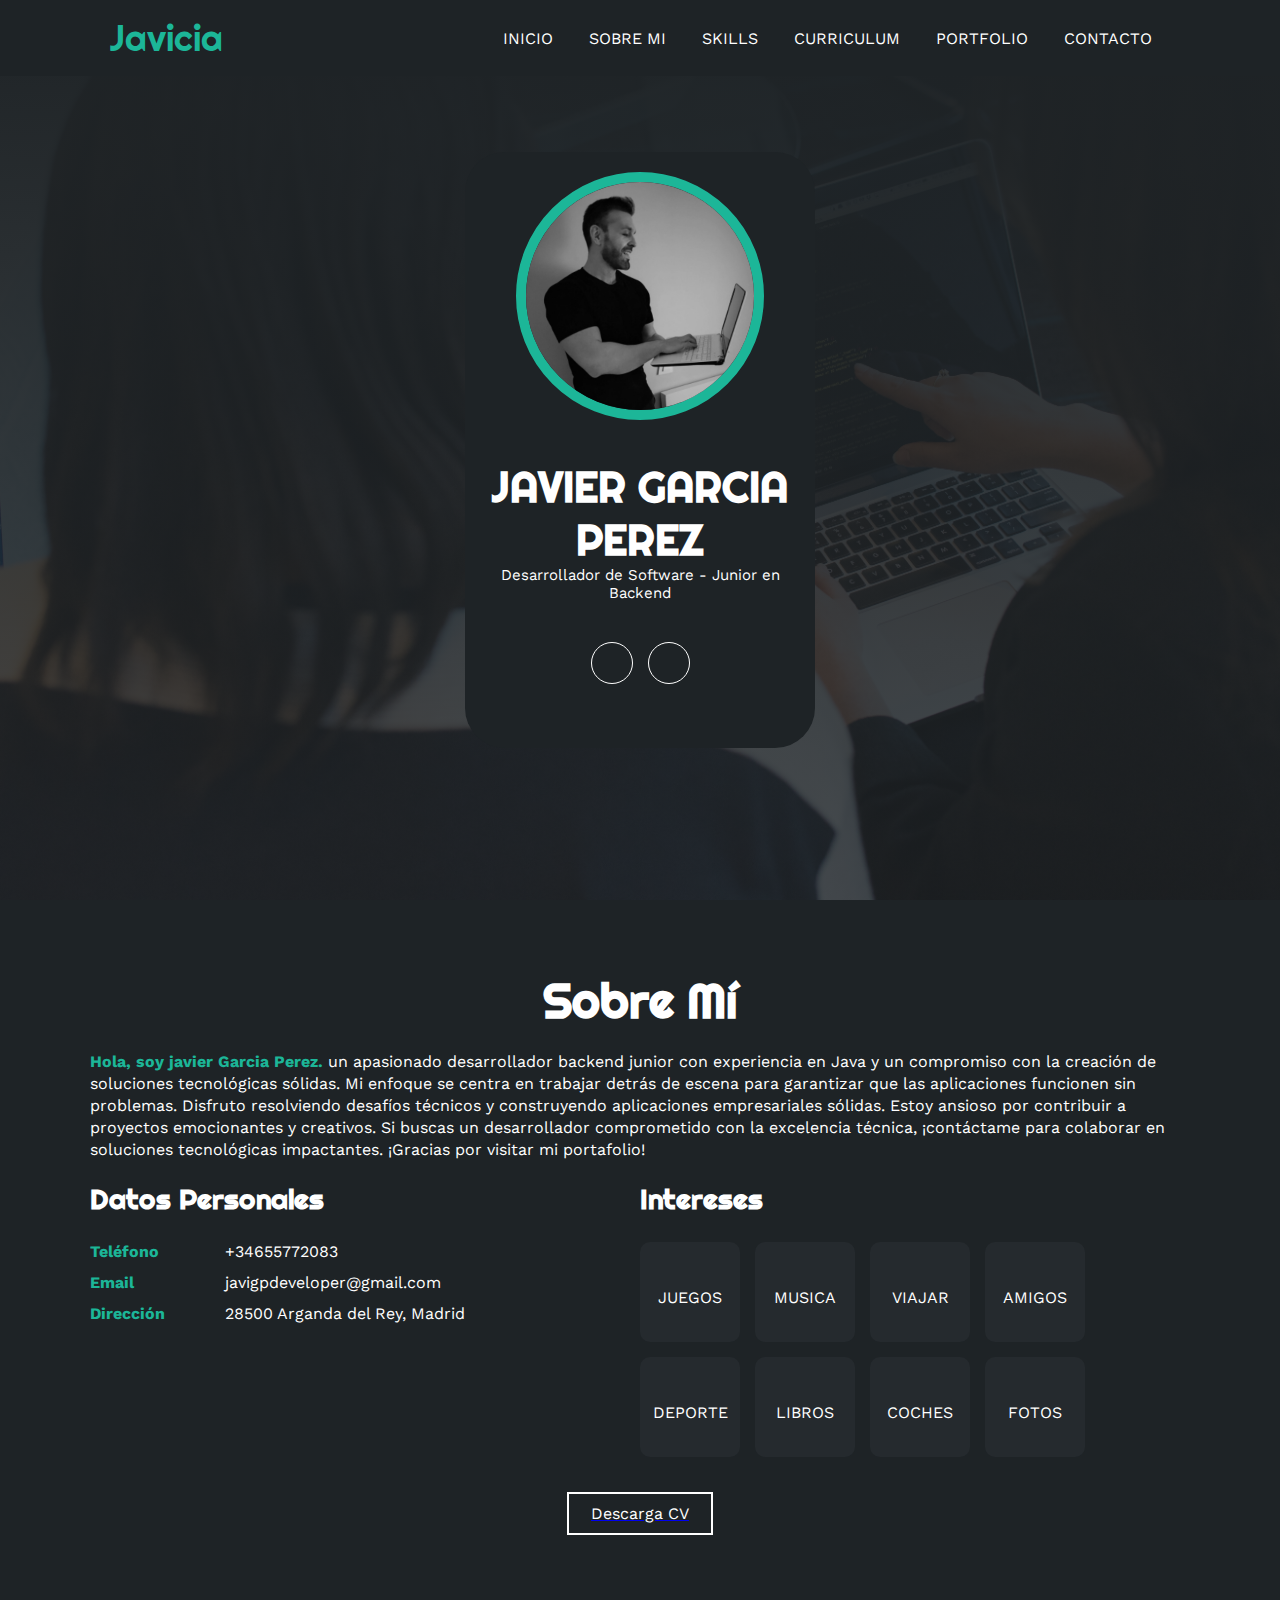
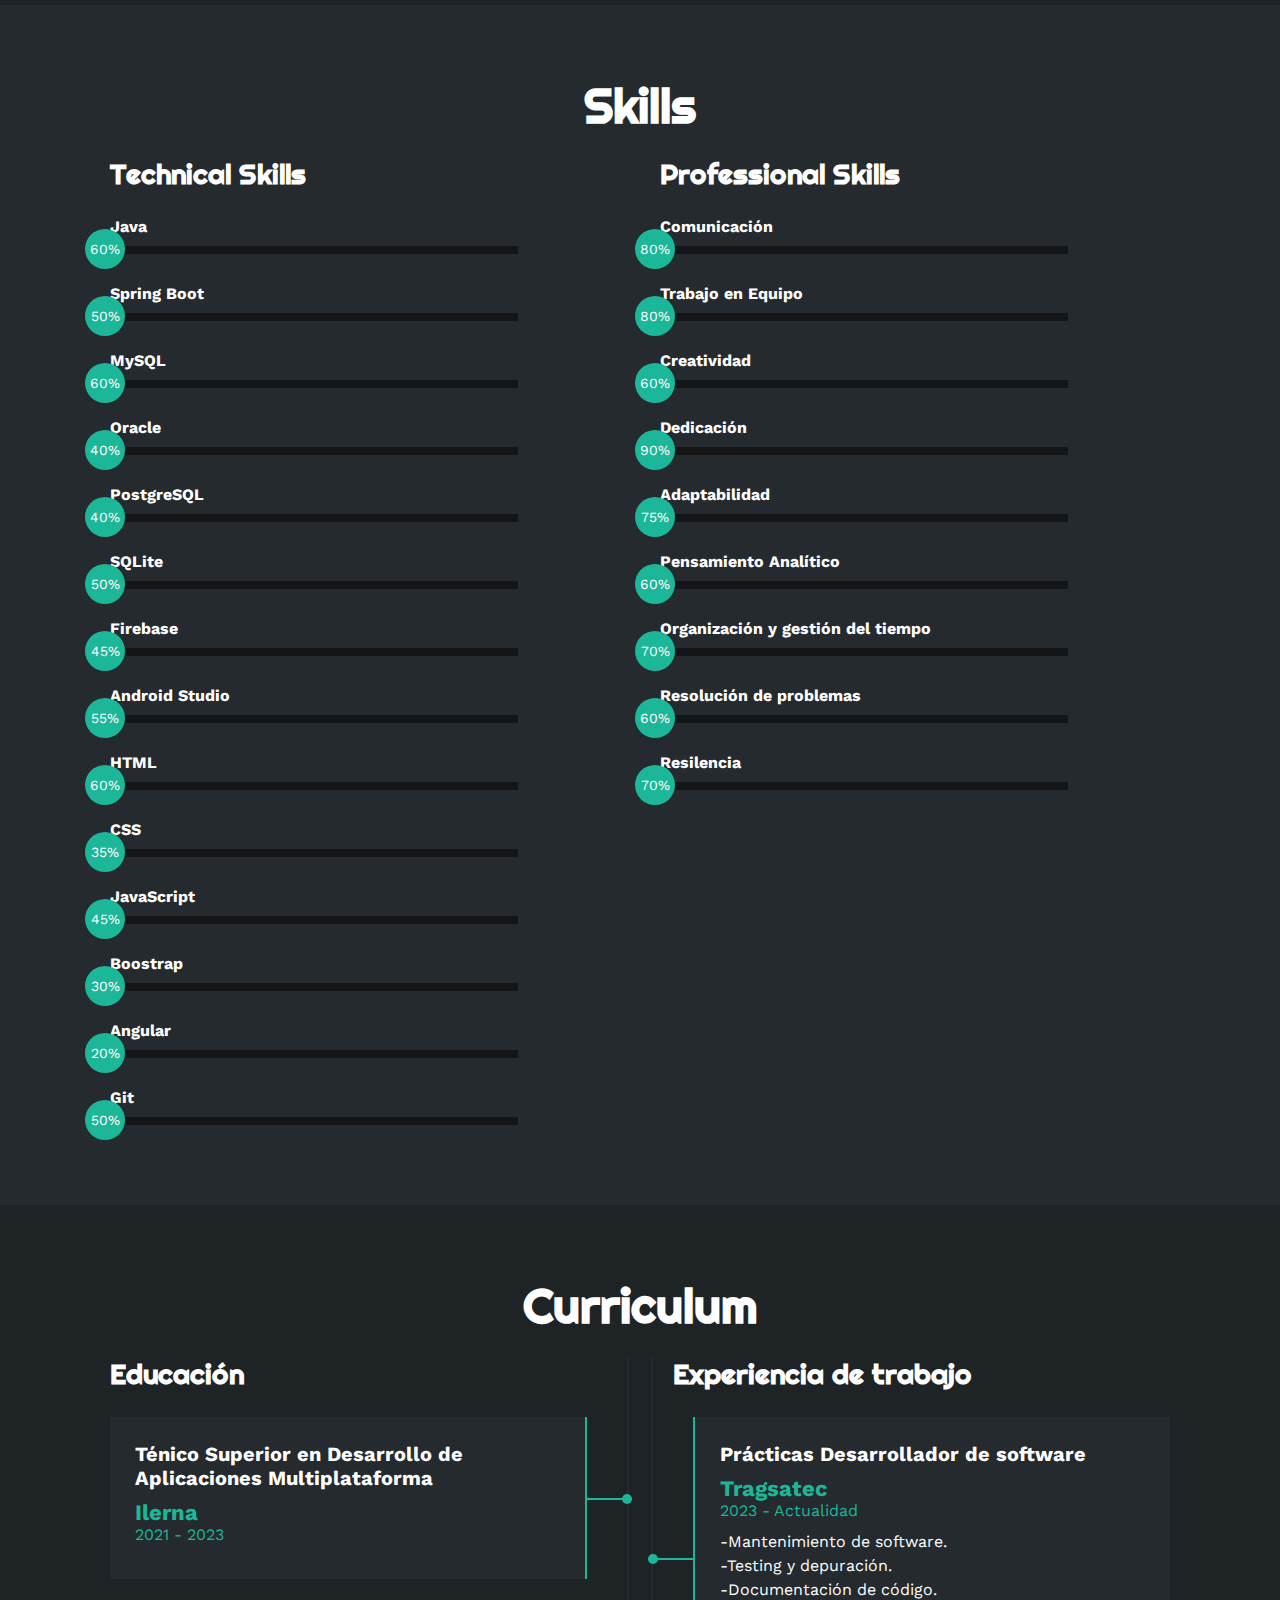
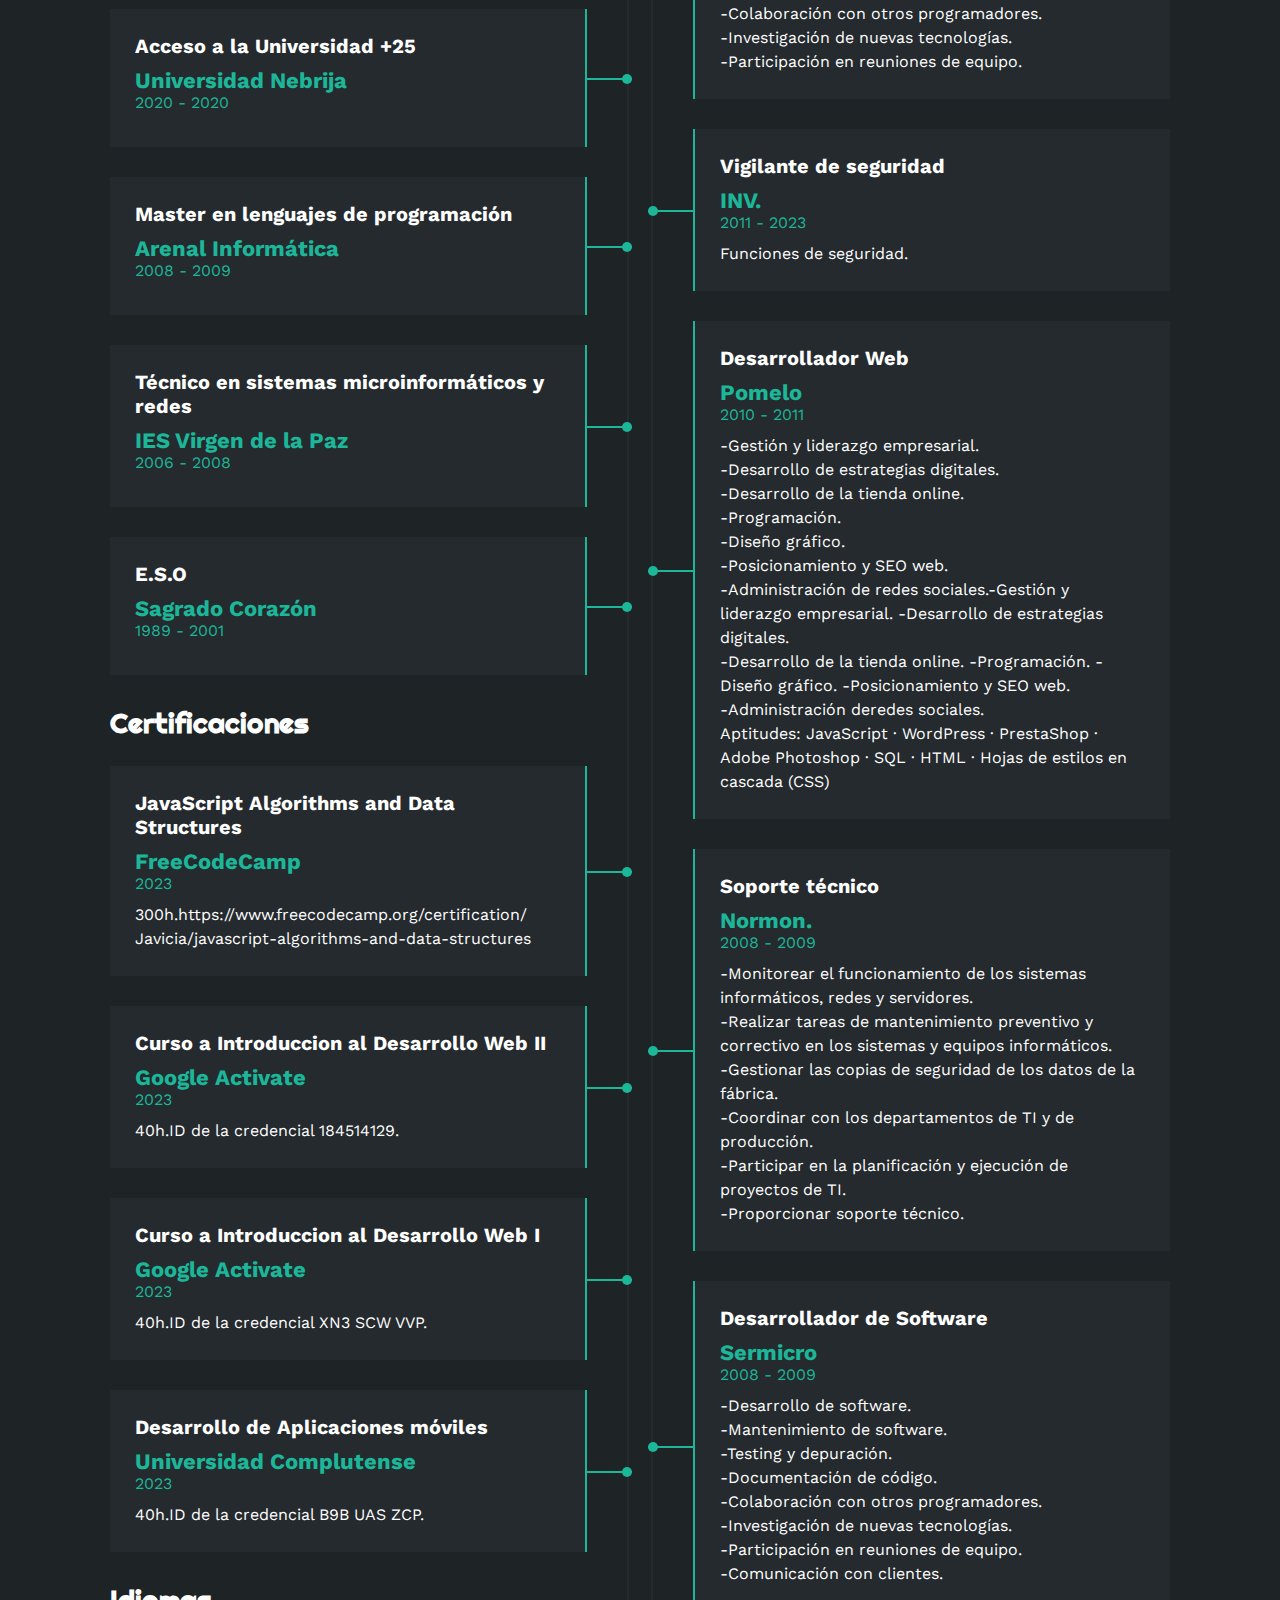
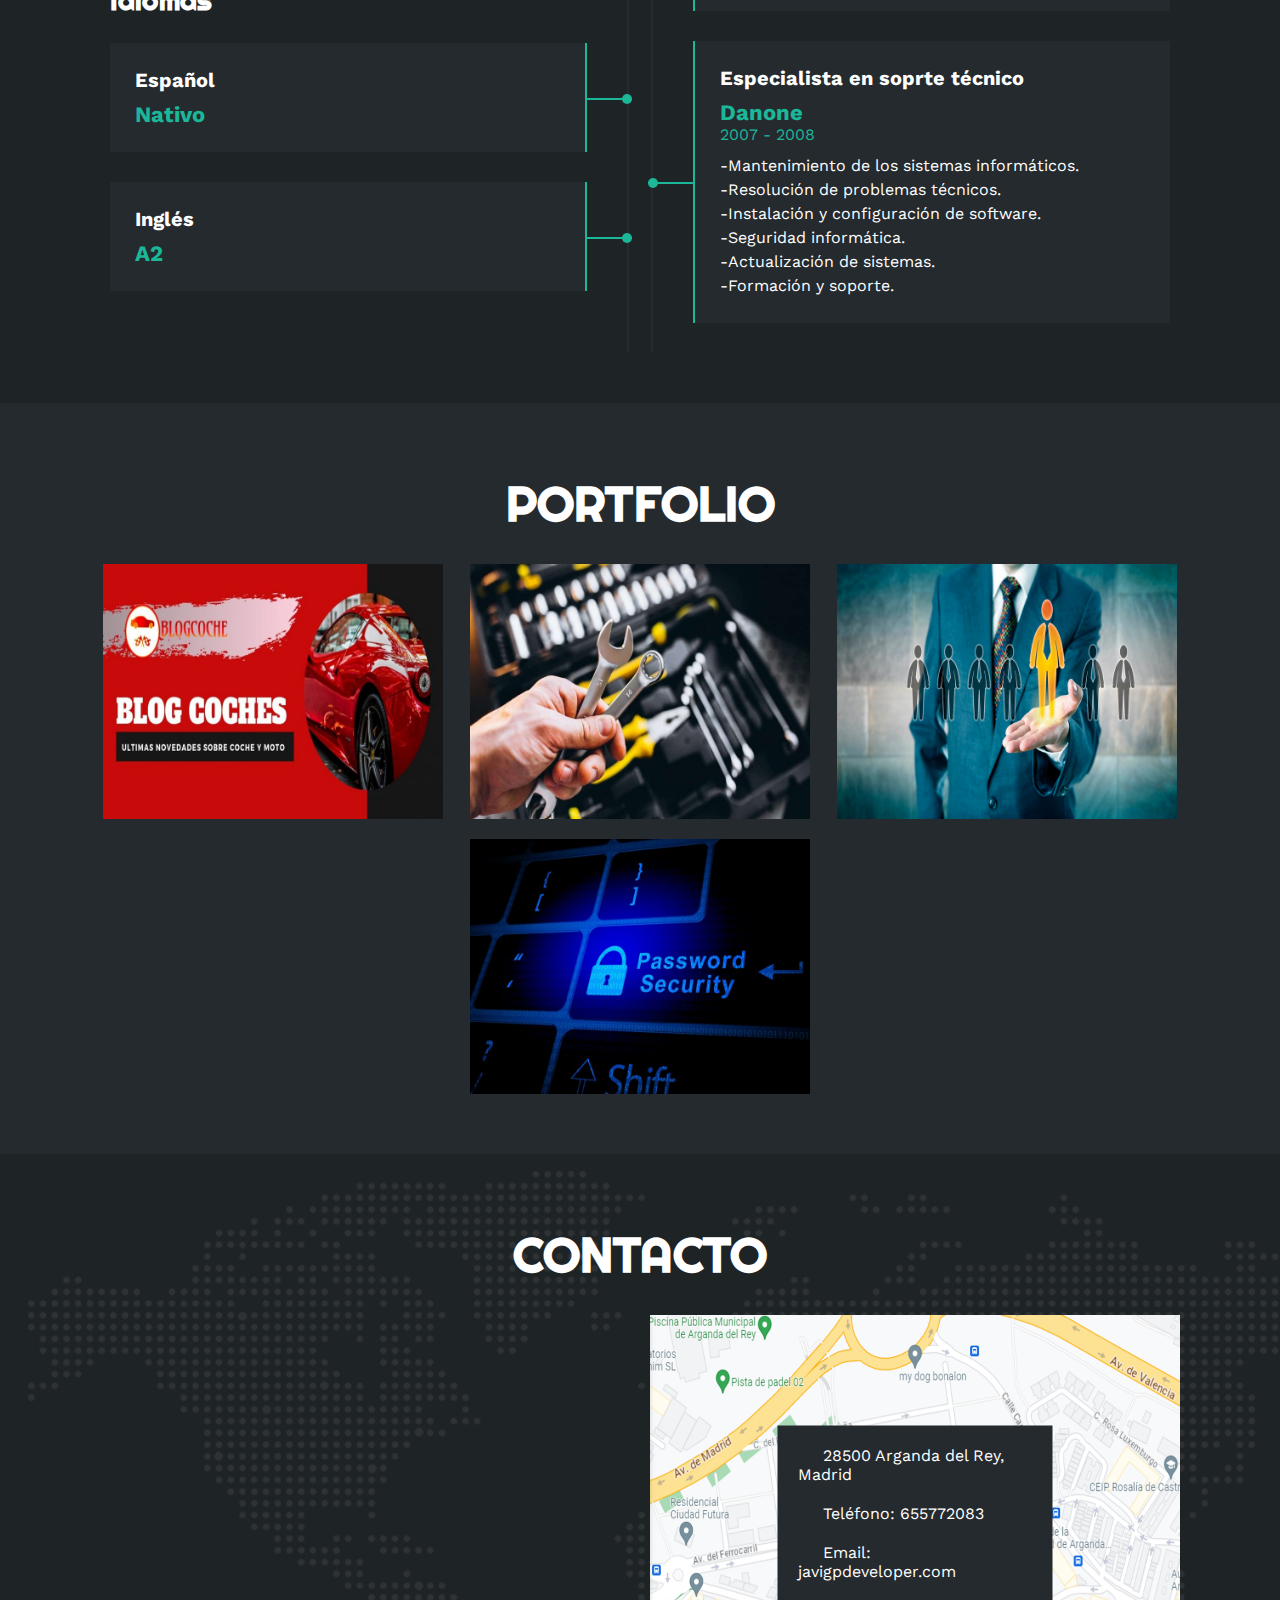
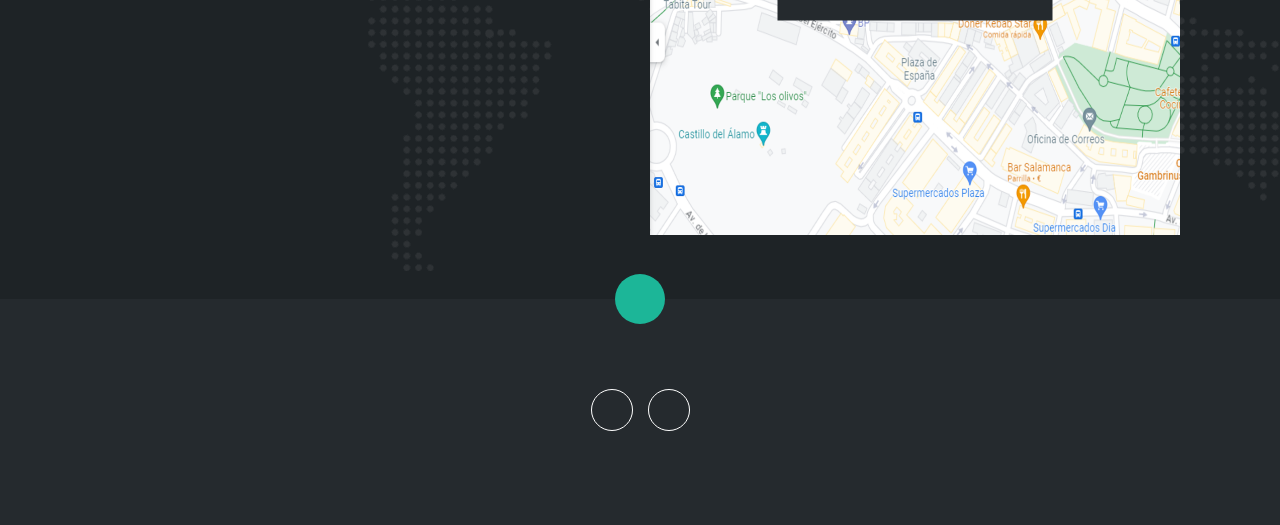
==== commit 4b9e812c: "blog coches" ====
--- a/index.html
+++ b/index.html
@@ -541,6 +541,15 @@
             <h2>PORTFOLIO</h2>
             <div class="galeria">
                 <div class="proyecto">
+                    <a href="https://github.com/javicia/blog-coches-api.git">
+                    <img src="img/blog_coches.jpg" alt="">
+                    <div class="overlay" style="color:white;">
+                        <h3>APIREST Blog de coches</h3>
+                        <p>Java, JPA, Spring Boot, Spring Security, JSON Web Tokens (JWT), ModelMapper, MySQL, H2 Database.</p>
+                    </div>
+                </a>
+                </div>
+                <div class="proyecto">
                     <a href="https://github.com/javicia/tienda">
                     <img src="img/ferreteria.jpg" alt="">
                     <div class="overlay" style="color:white;">
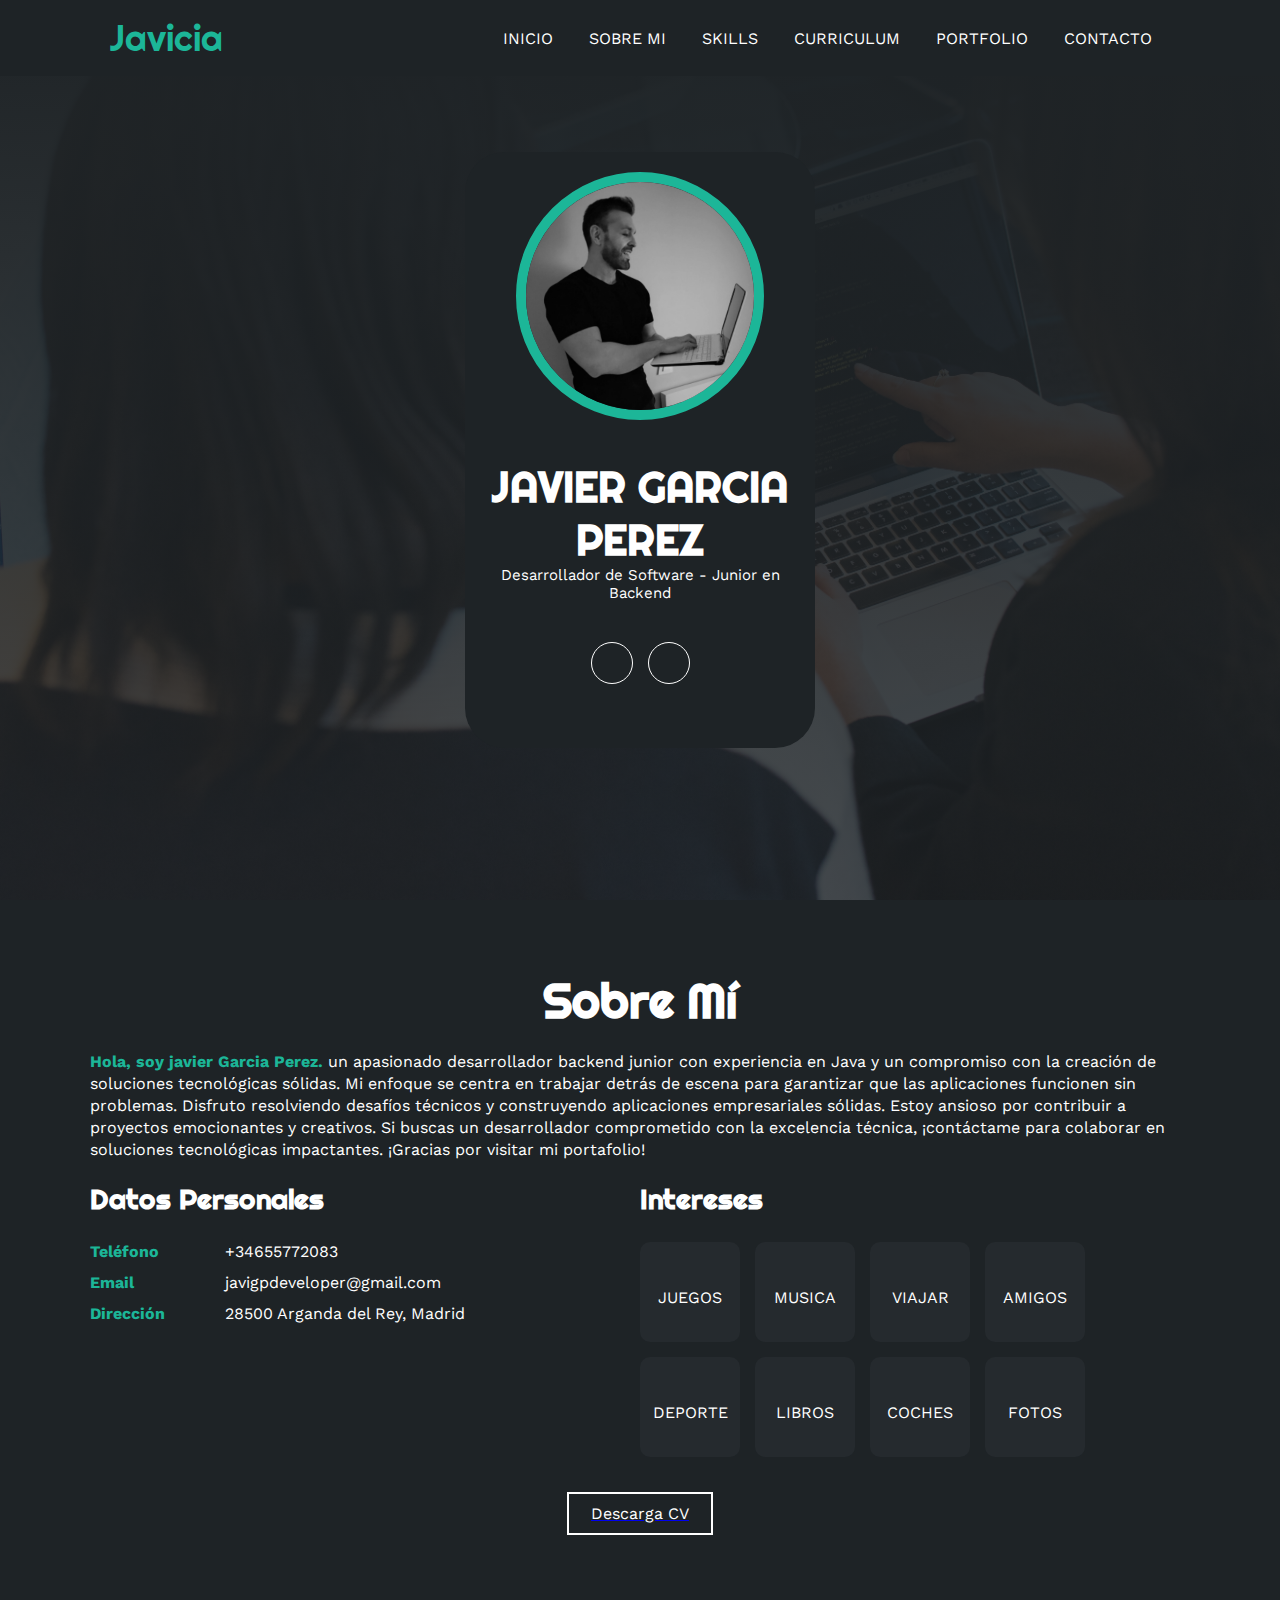
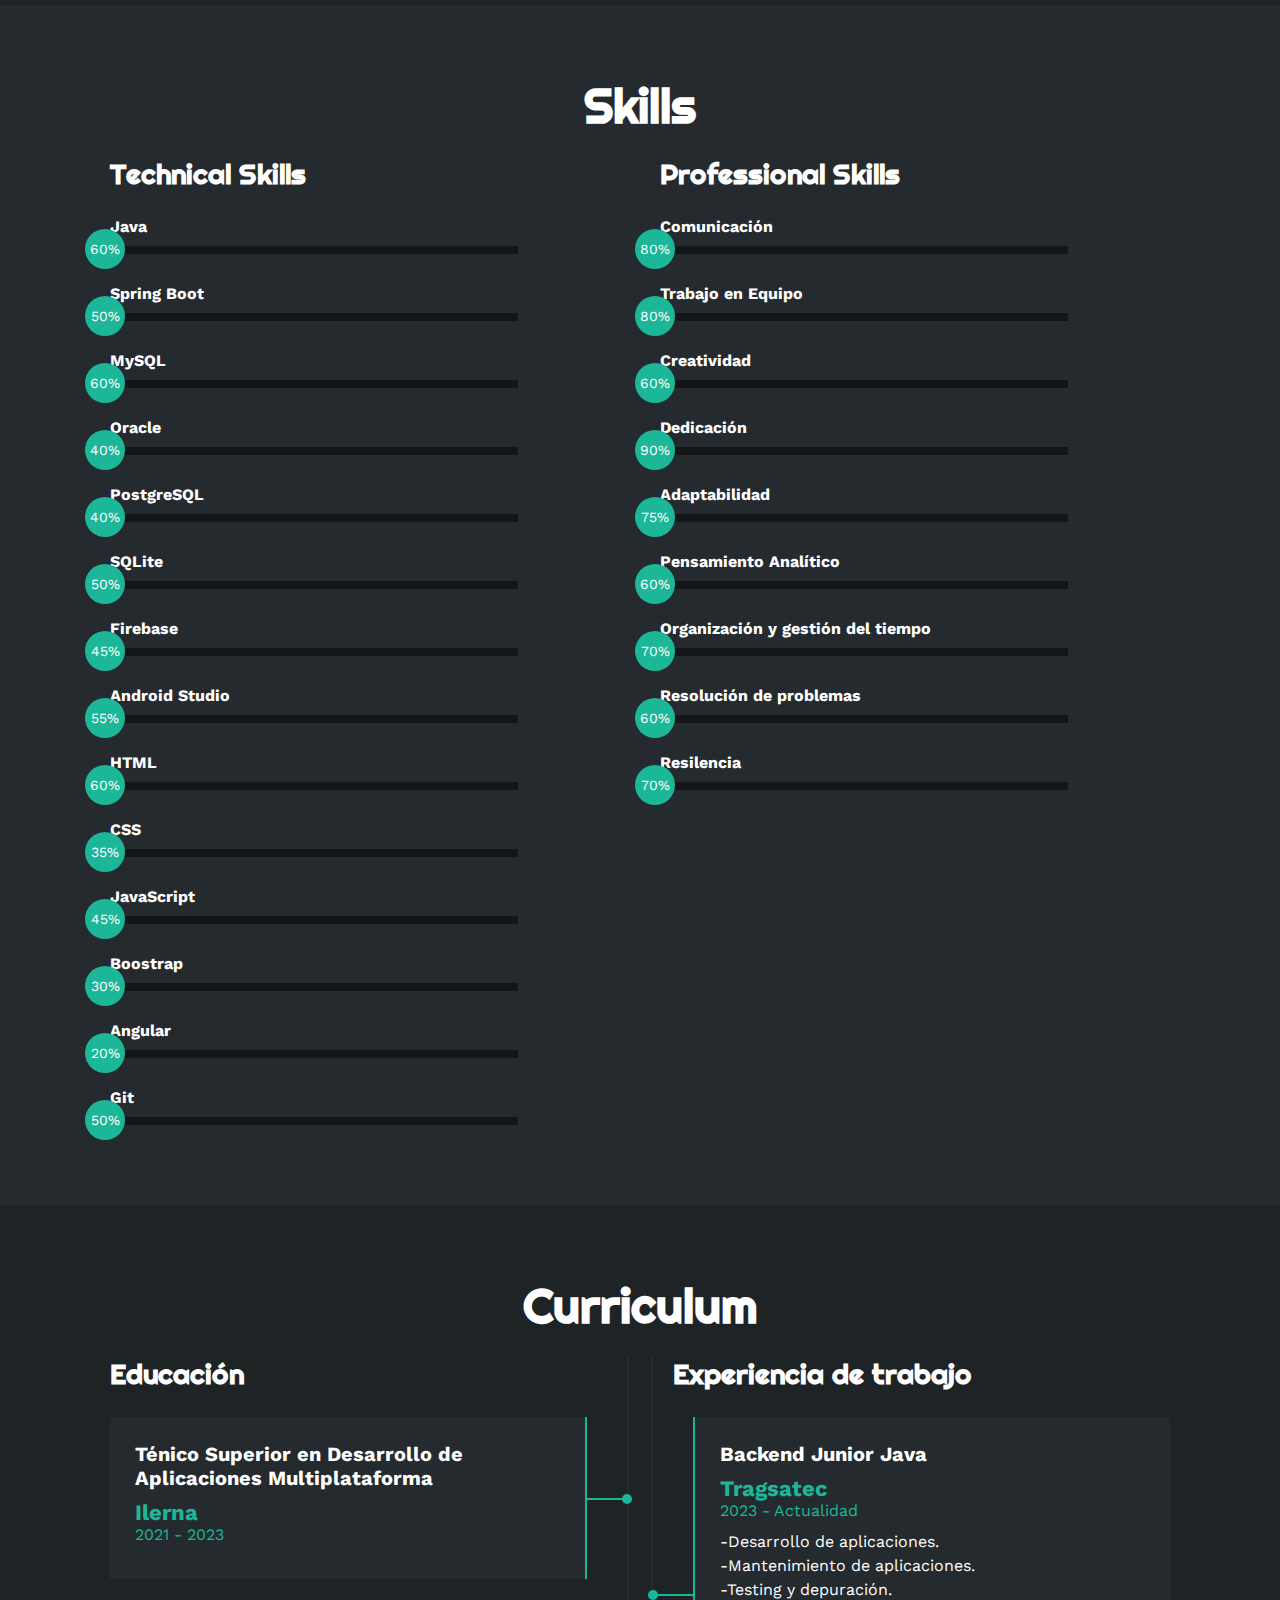
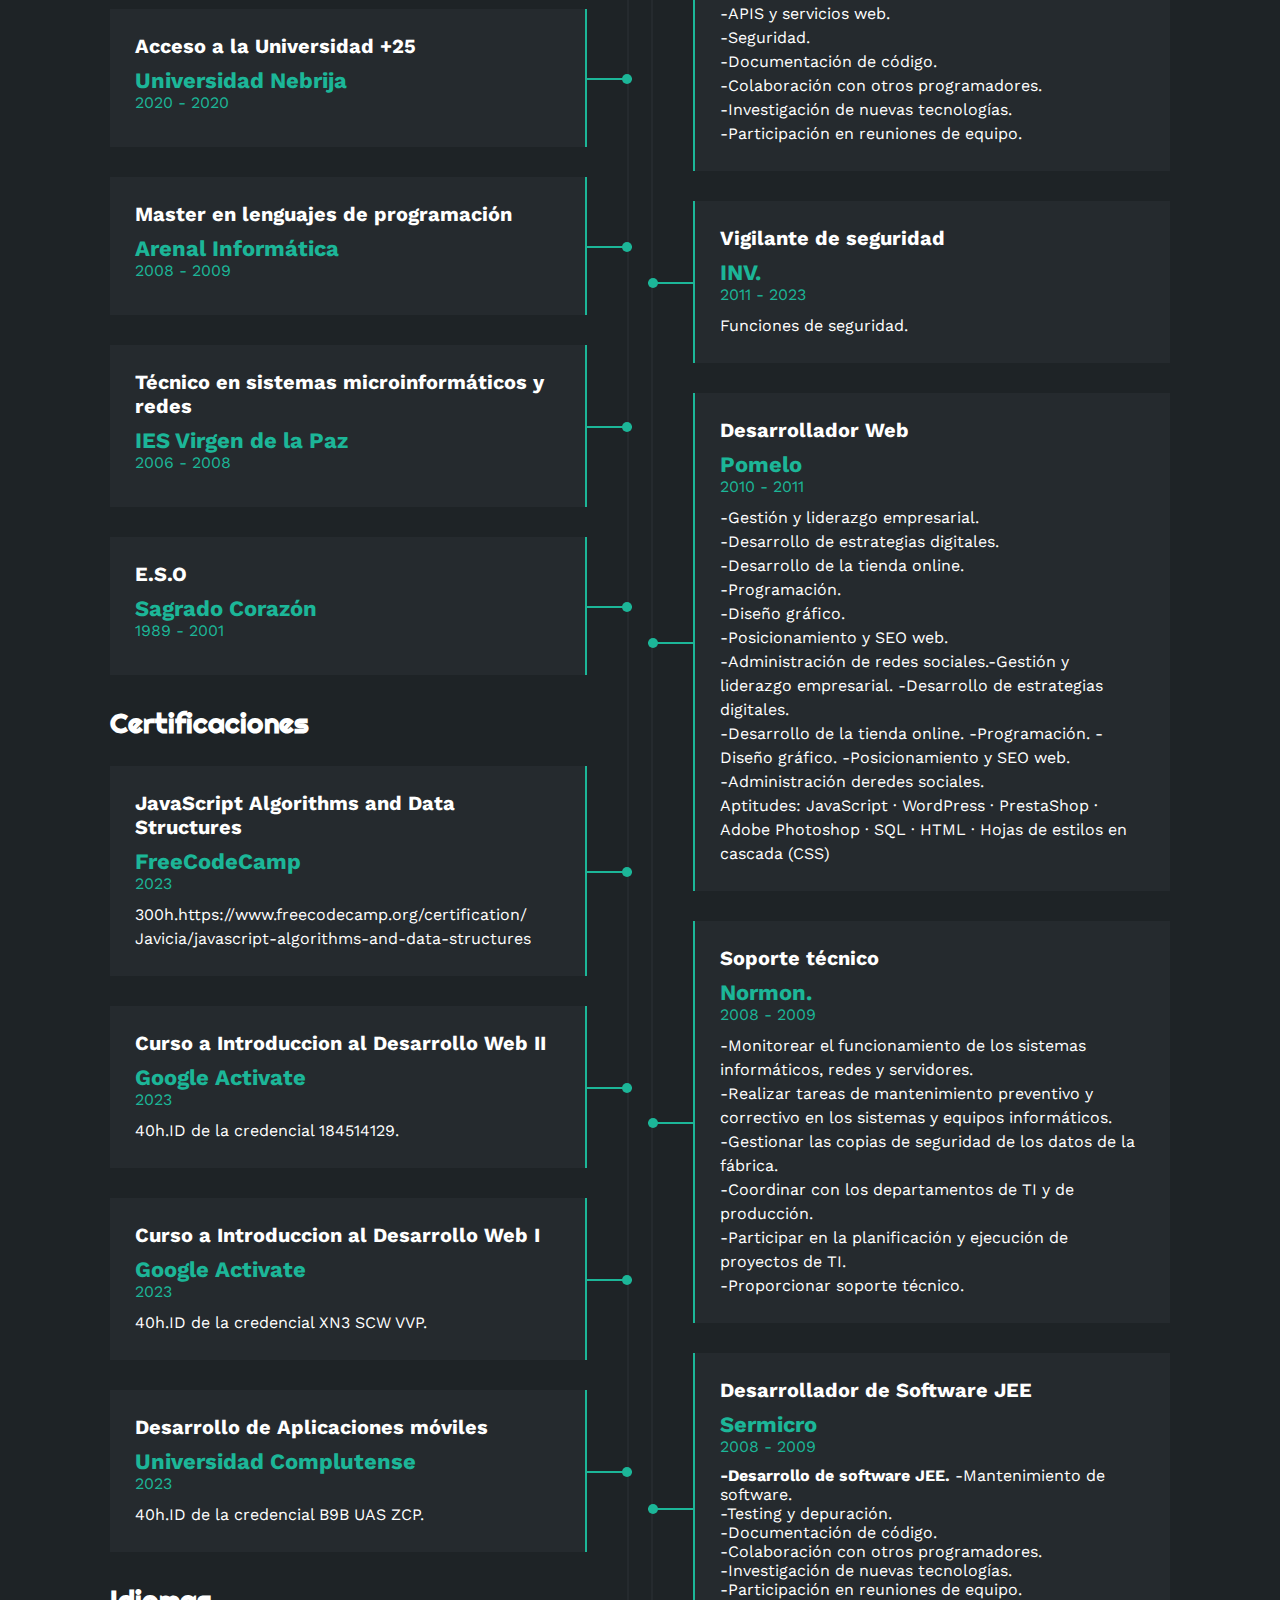
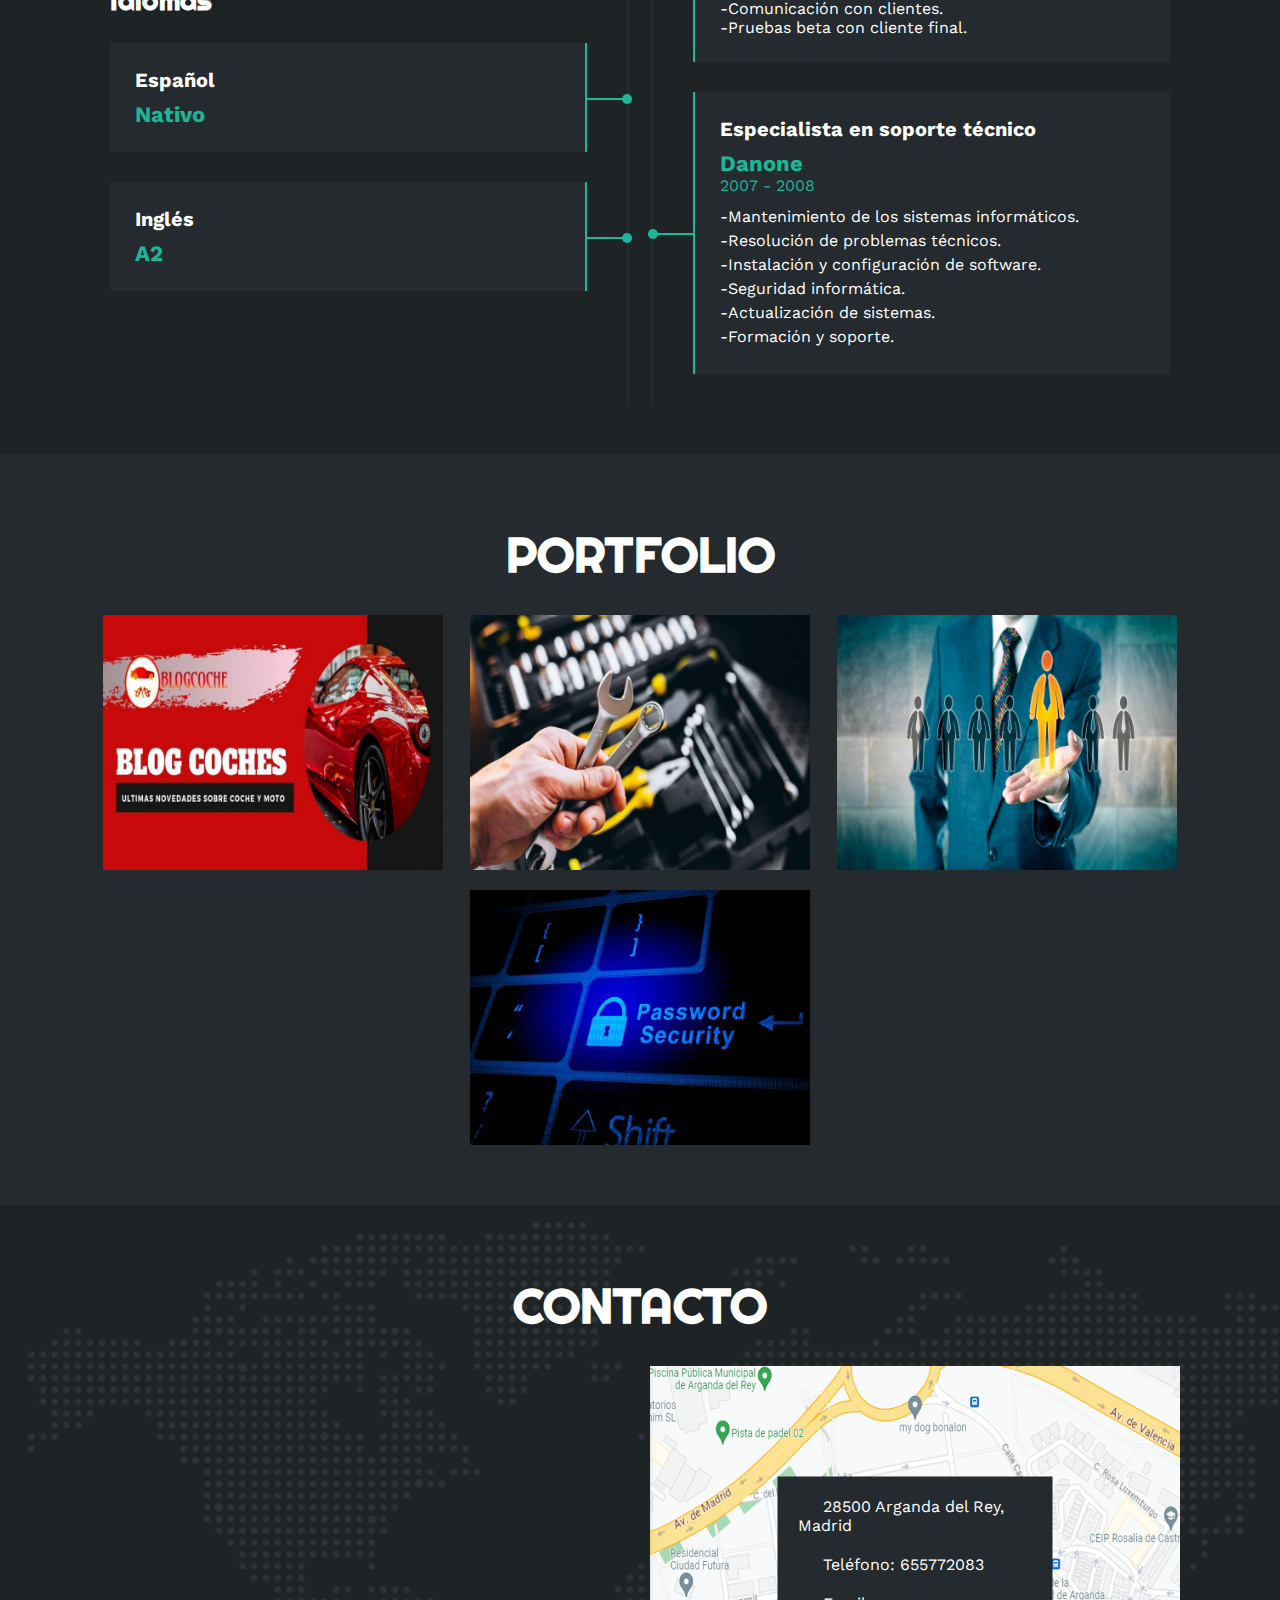
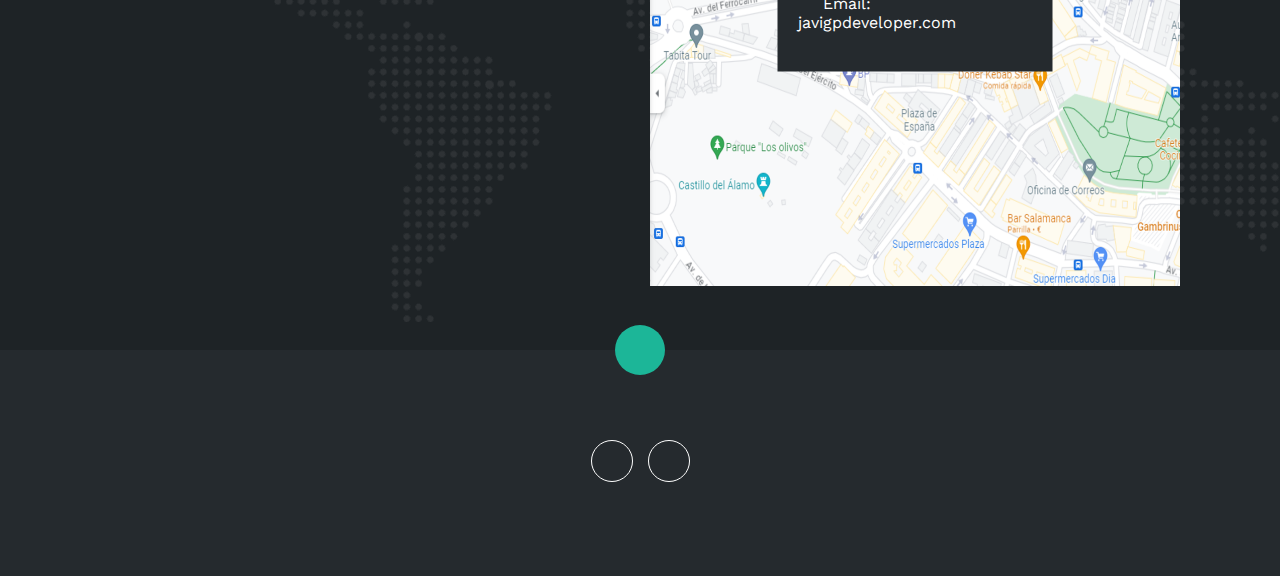
==== commit b52b5fb7: "actualización" ====
--- a/index.html
+++ b/index.html
@@ -41,7 +41,7 @@
             <h2>Desarrollador de Software - Junior en Backend</h2>
             <div class="redes">
                 <a href="https://github.com/javicia"><i class="fa-brands fa-github"></i></a>
-                <a href="www.linkedin.com/in/javicia"><i class="fa-brands fa-linkedin-in"></i></a>
+                <a href="https://www.linkedin.com/in/javicia"><i class="fa-brands fa-linkedin-in"></i></a>
             </div>
         </div>
     </section>
@@ -121,7 +121,7 @@
                 </div>
             </div>
             <button>
-                <a href="https://drive.google.com/file/d/1-zY6Lg8svjvZtvLs3veVDR04nwtgfxg6/view?usp=sharing" 
+                <a href="https://drive.google.com/file/d/1v54VlRvETu8nNnA5TYG1HnQJo86Oe7PH/view?usp=sharing" 
                 download="CurriculumJavier.pdf" ><i class="fa-solid fa-download" style="color: white;"></i>
                 <span style="color: white;">Descarga CV</span></a>
                 
@@ -438,11 +438,14 @@
                 <div class="col derecha">
                     <h3>Experiencia de trabajo</h3>
                     <div class="item der">
-                        <h4>Prácticas Desarrollador de software</h4>
+                        <h4>Backend Junior Java</h4>
                         <span class="casa">Tragsatec</span>
                         <span class="fecha">2023 - Actualidad</span>
-                        <p>-Mantenimiento de software.</br>
+                        <p>-Desarrollo de aplicaciones.</br>
+                            -Mantenimiento de aplicaciones.</br>
                             -Testing y depuración.</br>
+                            -APIS y servicios web.</br>
+                            -Seguridad.</br>
                             -Documentación de código.</br>
                             -Colaboración con otros programadores.</br>
                             -Investigación de nuevas tecnologías.</br>
@@ -501,23 +504,24 @@
                         </div>
                     </div>
                     <div class="item der">
-                        <h4>Desarrollador de Software</h4>
+                        <h4>Desarrollador de Software JEE</h4>
                         <span class="casa">Sermicro</span>
                         <span class="fecha">2008 - 2009</span>
-                        <p>-Desarrollo de software.</br>
+                        <b>-Desarrollo de software JEE.</b>
                             -Mantenimiento de software.</br>
                             -Testing y depuración.</br>
                             -Documentación de código.</br>
                             -Colaboración con otros programadores.</br>
                             -Investigación de nuevas tecnologías.</br>
                             -Participación en reuniones de equipo.</br>
-                            -Comunicación con clientes.</p>
+                            -Comunicación con clientes.</br>
+                            -Pruebas beta con cliente final.</p>
                         <div class="conectord">
                             <div class="circulod"></div>
                         </div>
                     </div>
                     <div class="item der">
-                        <h4>Especialista en soprte técnico</h4>
+                        <h4>Especialista en soporte técnico</h4>
                         <span class="casa">Danone</span>
                         <span class="fecha">2007 - 2008</span>
                         <p>-Mantenimiento de los sistemas informáticos.</br>
@@ -619,7 +623,7 @@
             <i class="fa-solid fa-angles-up"></i>
         </a>
         <div class="redes">
-            <a href="www.linkedin.com/in/javicia"><i class="fa-brands fa-linkedin-in"></i></a>
+            <a href="ttps://www.linkedin.com/in/javicia"><i class="fa-brands fa-linkedin-in"></i></a>
             <a href="https://github.com/javicia"><i class="fa-brands fa-github"></i></a>
         </div>
     </footer>
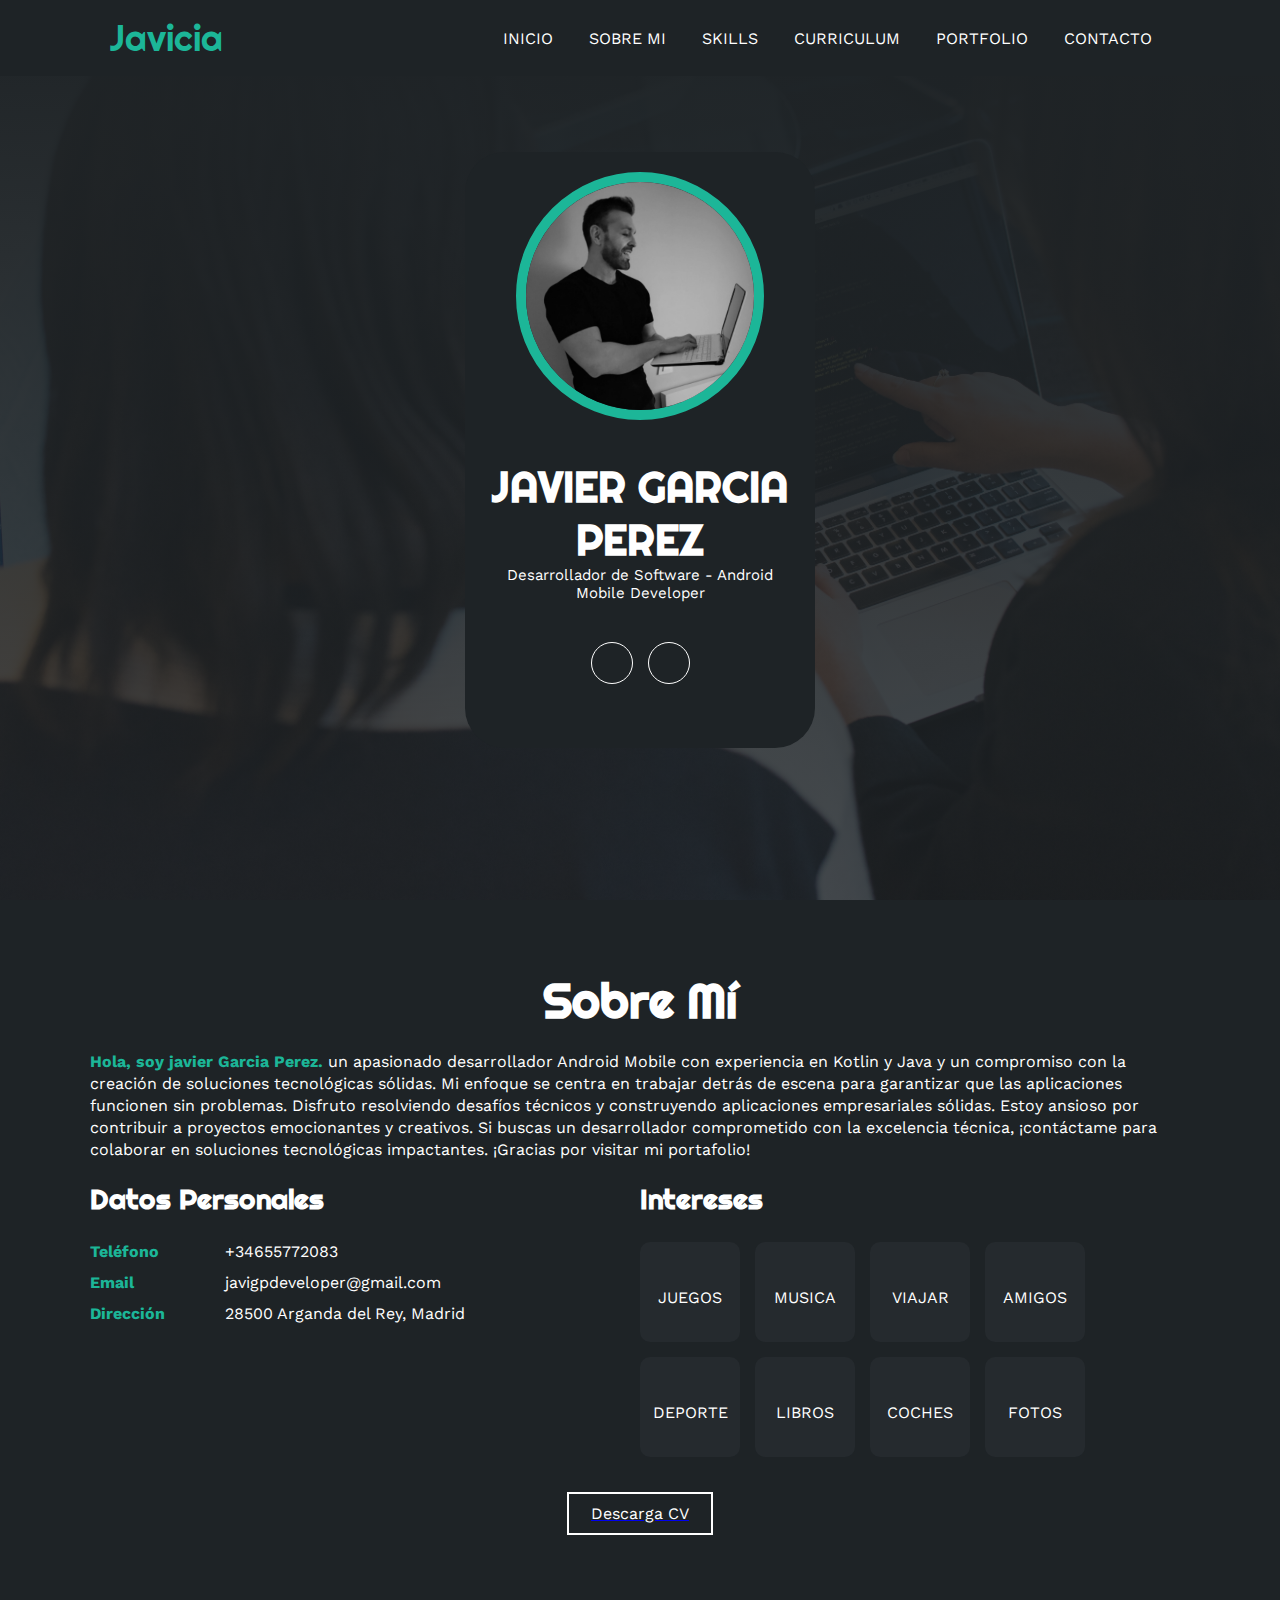
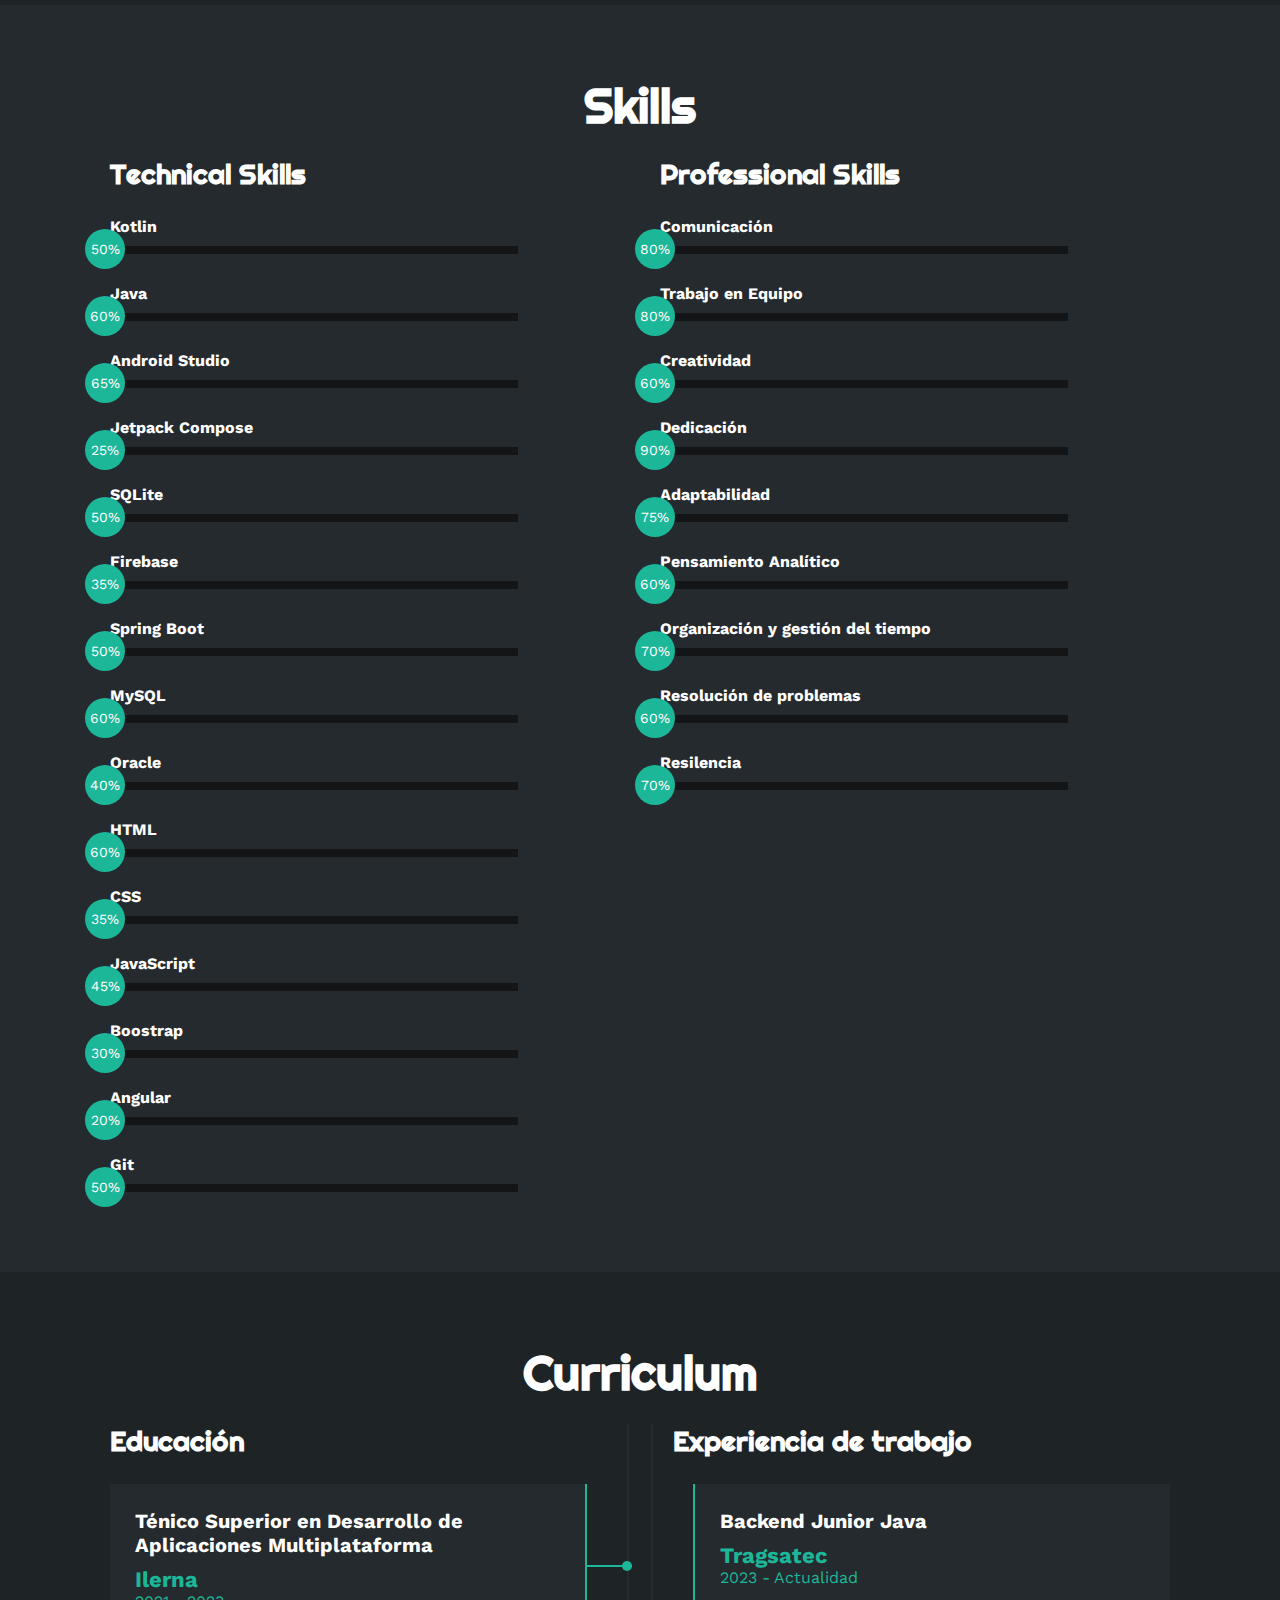
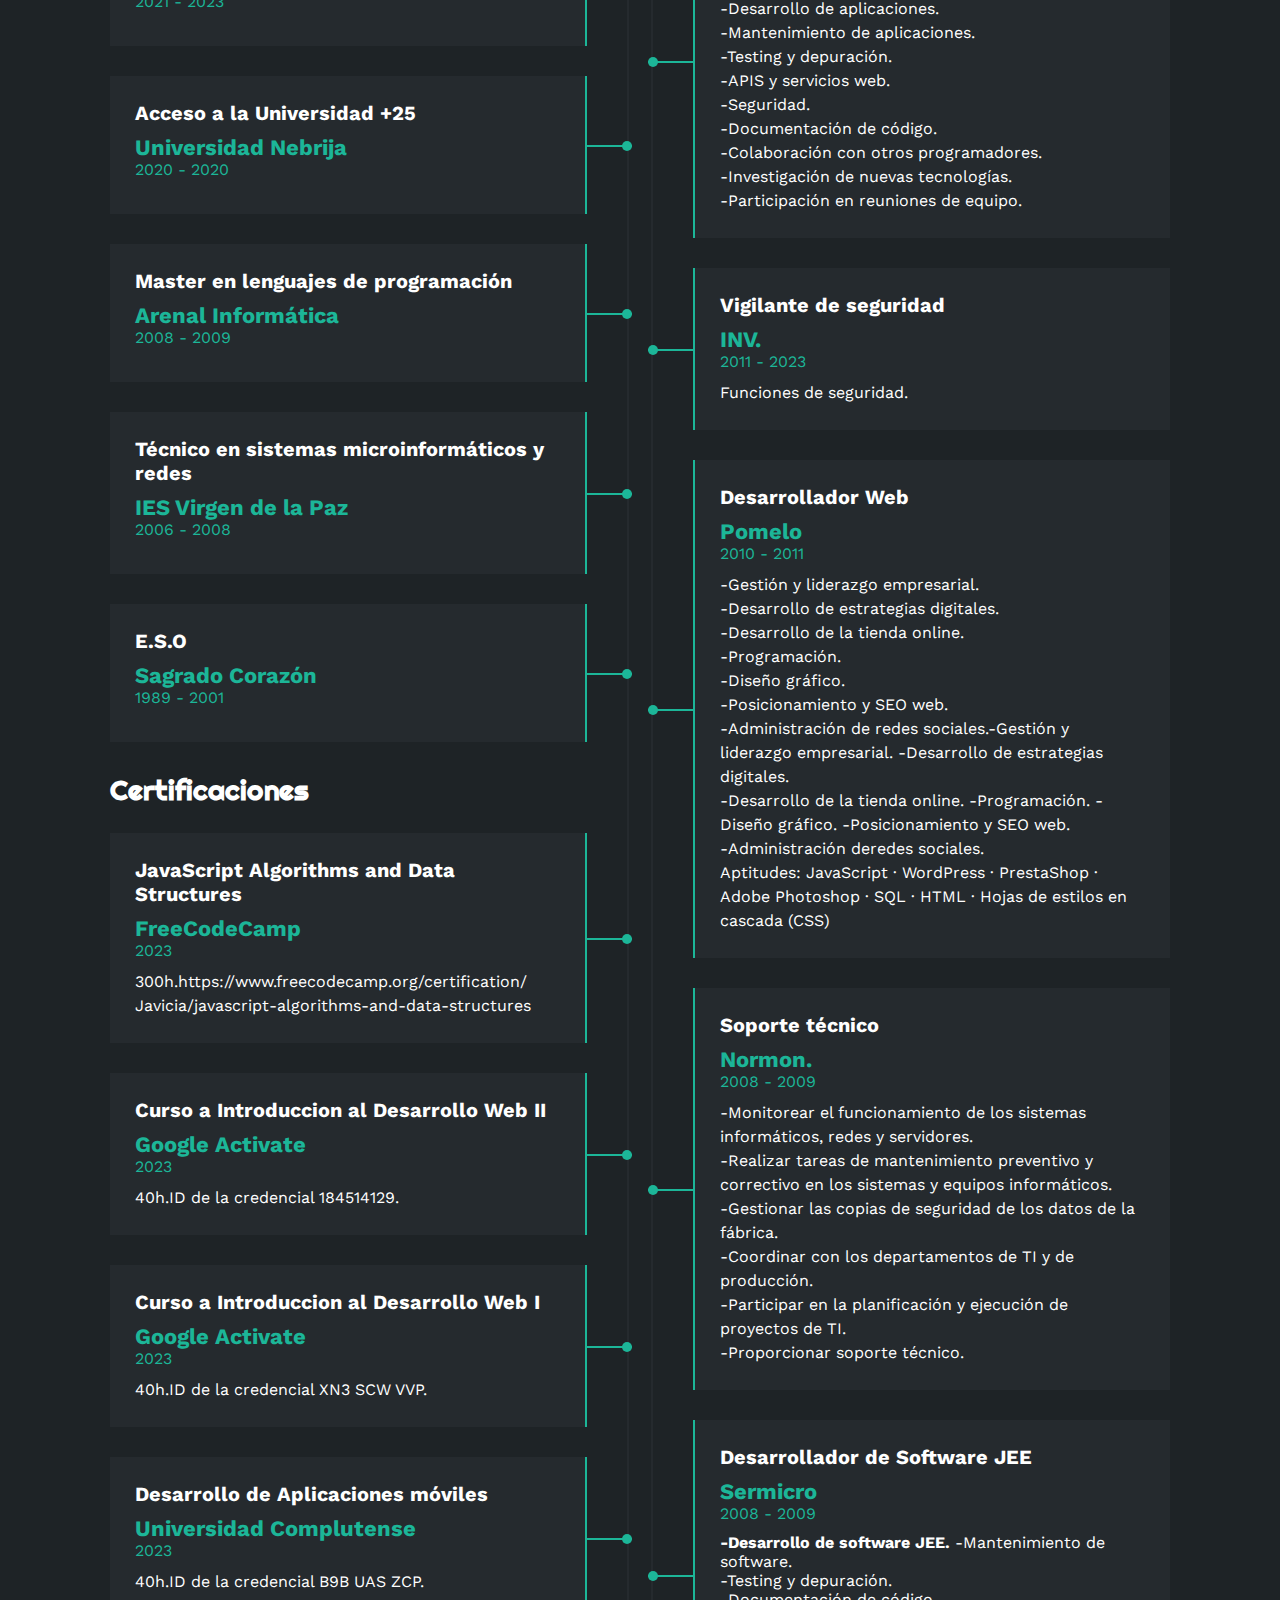
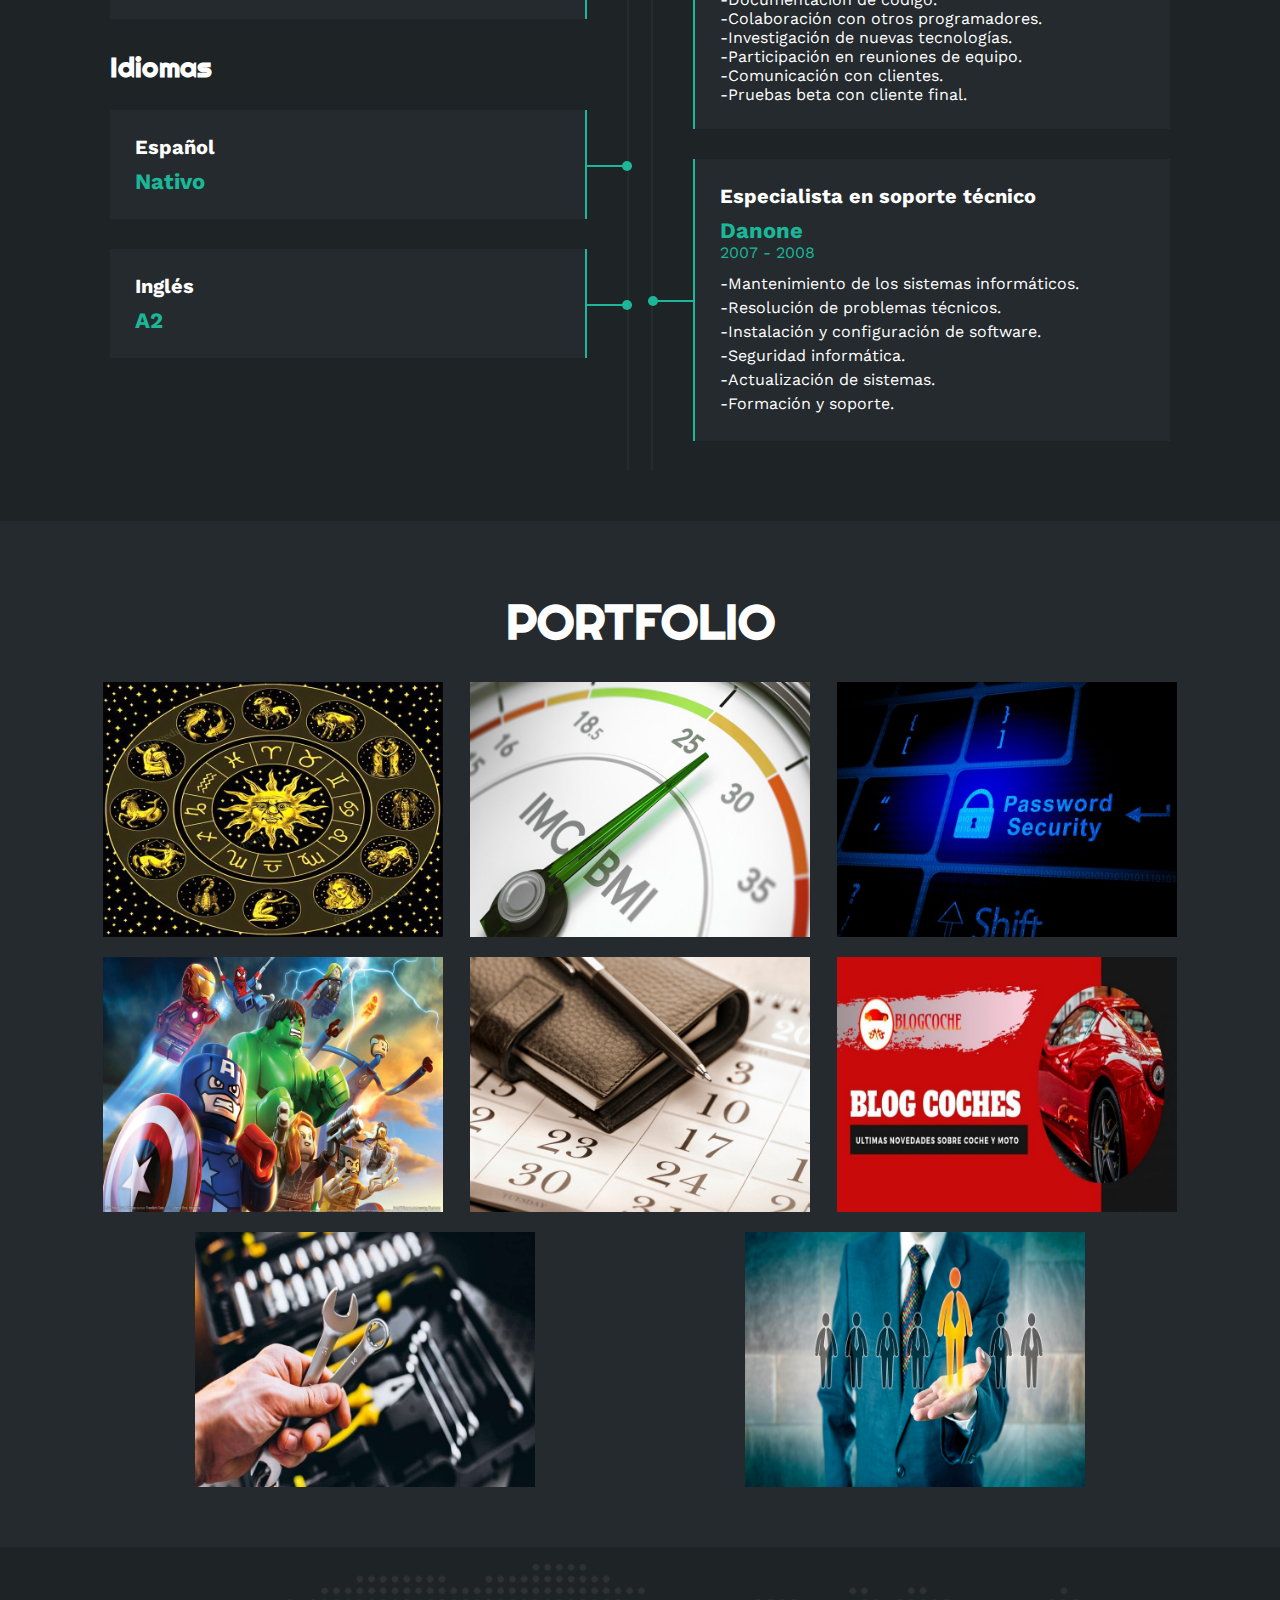
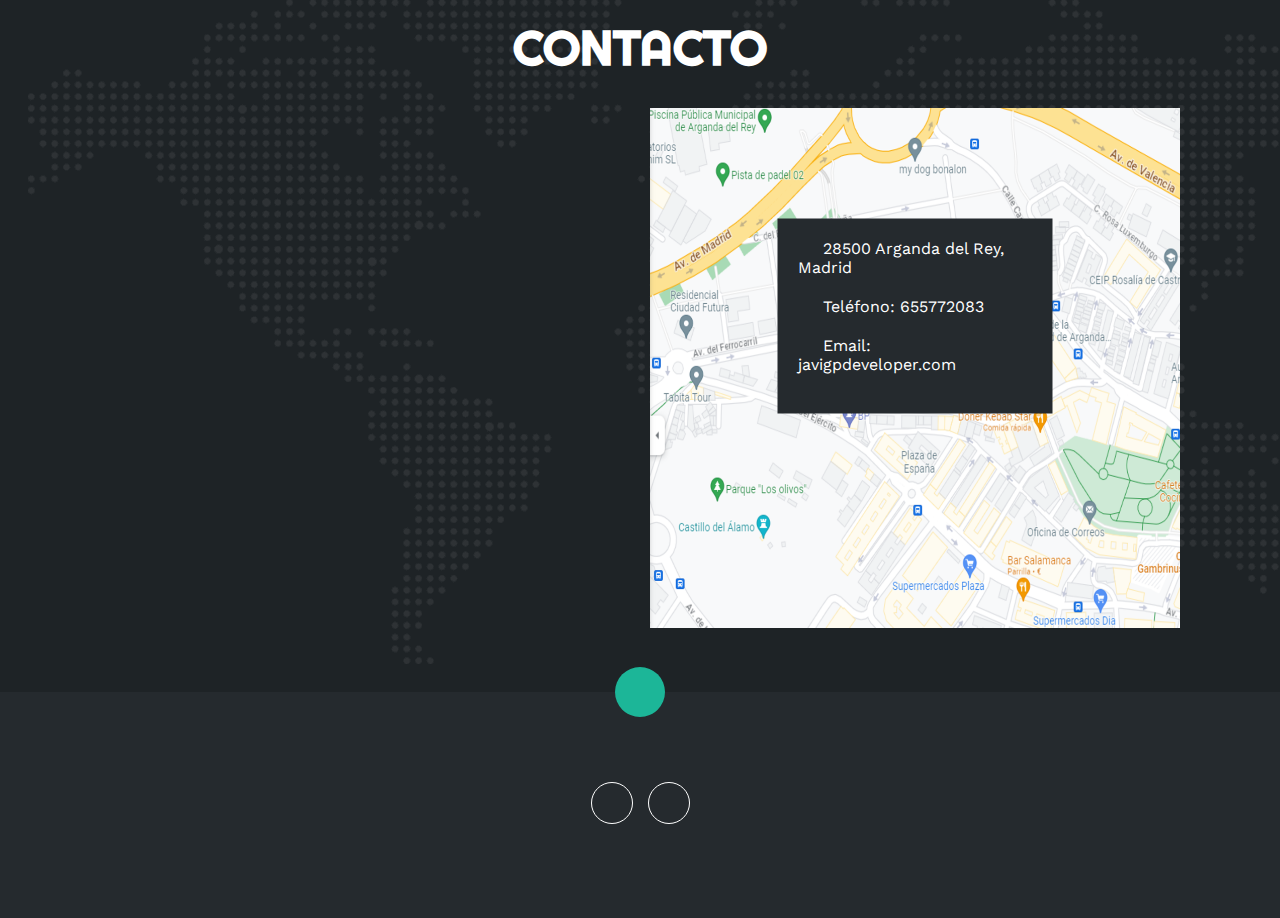
==== commit d424d9cb: "update 31.12.23" ====
--- a/index.html
+++ b/index.html
@@ -38,7 +38,7 @@
                 <img src="img/fotoPerfil.png" alt="">
             </div>
             <h1>JAVIER GARCIA PEREZ</h1>
-            <h2>Desarrollador de Software - Junior en Backend</h2>
+            <h2>Desarrollador de Software - Android Mobile Developer</h2>
             <div class="redes">
                 <a href="https://github.com/javicia"><i class="fa-brands fa-github"></i></a>
                 <a href="https://www.linkedin.com/in/javicia"><i class="fa-brands fa-linkedin-in"></i></a>
@@ -50,8 +50,8 @@
     <section id="sobremi" class="sobremi">
         <div class="contenido-seccion">
             <h2>Sobre Mí</h2>
-            <p><span>Hola, soy javier Garcia Perez.</span> un apasionado desarrollador backend junior
-                 con experiencia en Java y un compromiso con la creación de soluciones tecnológicas 
+            <p><span>Hola, soy javier Garcia Perez.</span> un apasionado desarrollador Android Mobile
+                 con experiencia en Kotlin y Java y un compromiso con la creación de soluciones tecnológicas 
                  sólidas. Mi enfoque se centra en trabajar detrás de escena para garantizar que las 
                  aplicaciones funcionen sin problemas. Disfruto resolviendo desafíos técnicos y 
                  construyendo aplicaciones empresariales sólidas. Estoy ansioso por contribuir a 
@@ -139,6 +139,14 @@
                 <div class="col">
                     <h3>Technical Skills</h3>
                     <div class="skill">
+                        <span>Kotlin</span>
+                        <div class="barra-skill">
+                            <div class="progreso">
+                                <span>50%</span>
+                            </div>
+                        </div>
+                    </div>
+                    <div class="skill">
                         <span>Java</span>
                         <div class="barra-skill">
                             <div class="progreso">
@@ -147,6 +155,38 @@
                         </div>
                     </div>
                     <div class="skill">
+                        <span>Android Studio</span>
+                        <div class="barra-skill">
+                            <div class="progreso">
+                                <span>65%</span>
+                            </div>
+                        </div>
+                    </div>
+                    <div class="skill">
+                        <span>Jetpack Compose</span>
+                        <div class="barra-skill">
+                            <div class="progreso">
+                                <span>25%</span>
+                            </div>
+                        </div>
+                    </div>
+                    <div class="skill">
+                        <span>SQLite</span>
+                        <div class="barra-skill">
+                            <div class="progreso">
+                                <span>50%</span>
+                            </div>
+                        </div>
+                    </div>
+                    <div class="skill">
+                        <span>Firebase</span>
+                        <div class="barra-skill">
+                            <div class="progreso">
+                                <span>35%</span>
+                            </div>
+                        </div>
+                    </div>
+                    <div class="skill">
                         <span>Spring Boot</span>
                         <div class="barra-skill">
                             <div class="progreso">
@@ -167,38 +207,6 @@
                         <div class="barra-skill">
                             <div class="progreso">
                                 <span>40%</span>
-                            </div>
-                        </div>
-                    </div>
-                    <div class="skill">
-                        <span>PostgreSQL</span>
-                        <div class="barra-skill">
-                            <div class="progreso">
-                                <span>40%</span>
-                            </div>
-                        </div>
-                    </div>
-                    <div class="skill">
-                        <span>SQLite</span>
-                        <div class="barra-skill">
-                            <div class="progreso">
-                                <span>50%</span>
-                            </div>
-                        </div>
-                    </div>
-                    <div class="skill">
-                        <span>Firebase</span>
-                        <div class="barra-skill">
-                            <div class="progreso">
-                                <span>45%</span>
-                            </div>
-                        </div>
-                    </div>
-                    <div class="skill">
-                        <span>Android Studio</span>
-                        <div class="barra-skill">
-                            <div class="progreso">
-                                <span>55%</span>
                             </div>
                         </div>
                     </div>
@@ -545,6 +553,51 @@
             <h2>PORTFOLIO</h2>
             <div class="galeria">
                 <div class="proyecto">
+                    <a href="https://github.com/javicia/android_app_horoscope.git">
+                    <img src="img/horoscopo.jpg" alt="">
+                    <div class="overlay" style="color:white;">
+                        <h3>Aplicación Android de Horoscopo</h3>
+                        <p>Kotlin, MVVM, Navigation, Dagger, Hilt, Flow, Corroutines, RecyclerView, Retrofit, Camera X, UnitTesting, UITesting.</p>
+                    </div>
+                </a>
+                </div>
+                <div class="proyecto">
+                    <a href="https://github.com/javicia/android_app_Calulator_IMC.git">
+                    <img src="img/imc.jpg" alt="">
+                    <div class="overlay" style="color:white;">
+                        <h3>Aplicación Android Cálculo IMC</h3>
+                        <p>Kotlin, Junit, Mockito.</p>
+                    </div>
+                </a>
+                </div>
+                <div class="proyecto">
+                    <a href="https://github.com/javicia/app-android-password">
+                    <img src="img/pass.jpg" alt="">
+                    <div class="overlay" style="color:white;">
+                        <h3>Aplicación Android para guardar contraseñas</h3>
+                        <p>Java, Android Studio, RecyclerView, SQLite, Encryption.</p>
+                    </div>
+                    </a>
+            </div>
+            <div class="proyecto">
+                <a href="https://github.com/javicia/android_app_SuperHero.git">
+                <img src="img/superHero.jpg" alt="">
+                <div class="overlay" style="color:white;">
+                    <h3>Aplicación Android de Super Heroes</h3>
+                    <p>Kotlin, MVVM, RecyclerView, Retrofit, Picasso, DataStore.</p>
+                </div>
+                </a>
+        </div>
+        <div class="proyecto">
+            <a href="https://github.com/javicia/android_app_Agenda.git">
+            <img src="img/agenda.jpg" alt="">
+            <div class="overlay" style="color:white;">
+                <h3>Aplicación Android Agenda Diaria</h3>
+                <p>Kotlin, Android Studio.</p>
+            </div>
+            </a>
+    </div>
+                <div class="proyecto">
                     <a href="https://github.com/javicia/blog-coches-api.git">
                     <img src="img/blog_coches.jpg" alt="">
                     <div class="overlay" style="color:white;">
@@ -571,15 +624,7 @@
                     </div>
                     </a>
                 </div>
-                <div class="proyecto">
-                    <a href="https://github.com/javicia/app-android-password">
-                    <img src="img/pass.jpg" alt="">
-                    <div class="overlay" style="color:white;">
-                        <h3>Aplicación Android para guardar contraseñas</h3>
-                        <p>Java, Android Studio, SDK, SQLite.</p>
-                    </div>
-                    </a>
-            </div>
+                
         </div>
     </section>
 
@@ -623,7 +668,7 @@
             <i class="fa-solid fa-angles-up"></i>
         </a>
         <div class="redes">
-            <a href="ttps://www.linkedin.com/in/javicia"><i class="fa-brands fa-linkedin-in"></i></a>
+            <a href="https://www.linkedin.com/in/javicia"><i class="fa-brands fa-linkedin-in"></i></a>
             <a href="https://github.com/javicia"><i class="fa-brands fa-github"></i></a>
         </div>
     </footer>
--- a/estilo.css
+++ b/estilo.css
@@ -269,6 +269,14 @@
     font-size: 14px;
 }
 /* Estas clases se agregaran dinamicamente mediante javascript */
+.skills .skill .kotlin{
+    width: 0%;
+    animation: 2s kotlin forwards;
+}
+@keyframes kotlin {
+    0%{width: 0%;}
+    100%{width: 50%;}
+}
 .skills .skill .java{
     width: 0%;
     animation: 2s java forwards;
@@ -277,6 +285,39 @@
     0%{width: 0%;}
     100%{width: 60%;}
 }
+
+.skills .skill .androidstudio{
+    width: 0%;
+    animation: 2s androidstudio forwards;
+}
+@keyframes androidstudio {
+    0%{width: 0%;}
+    100%{width: 65%;}
+}
+.skills .skill .jectpackcompose{
+    width: 0%;
+    animation: 2s jectpackcompose forwards;
+}
+@keyframes jectpackcompose {
+    0%{width: 0%;}
+    100%{width: 25%;}
+}
+.skills .skill .sqlite{
+    width: 0%;
+    animation: 2s sqlite forwards;
+}
+@keyframes sqlite {
+    0%{width: 0%;}
+    100%{width: 50%;}
+}
+.skills .skill .firebase{
+    width: 0%;
+    animation: 2s firebase forwards;
+}
+@keyframes firebase {
+    0%{width: 0%;}
+    100%{width: 35%;}
+}
 .skills .skill .spring{
     width: 0%;
     animation: 2s spring forwards;
@@ -300,38 +341,6 @@
 @keyframes oracle {
     0%{width: 0%;}
     100%{width: 40%;}
-}
-.skills .skill .postgresql{
-    width: 0%;
-    animation: 2s postgresql forwards;
-}
-@keyframes postgresql {
-    0%{width: 0%;}
-    100%{width: 40%;}
-}
-.skills .skill .sqlite{
-    width: 0%;
-    animation: 2s sqlite forwards;
-}
-@keyframes sqlite {
-    0%{width: 0%;}
-    100%{width: 50%;}
-}
-.skills .skill .firebase{
-    width: 0%;
-    animation: 2s firebase forwards;
-}
-@keyframes firebase {
-    0%{width: 0%;}
-    100%{width: 45%;}
-}
-.skills .skill .androidstudio{
-    width: 0%;
-    animation: 2s androidstudio forwards;
-}
-@keyframes androidstudio {
-    0%{width: 0%;}
-    100%{width: 55%;}
 }
 .skills .skill .html{
     width: 0%;
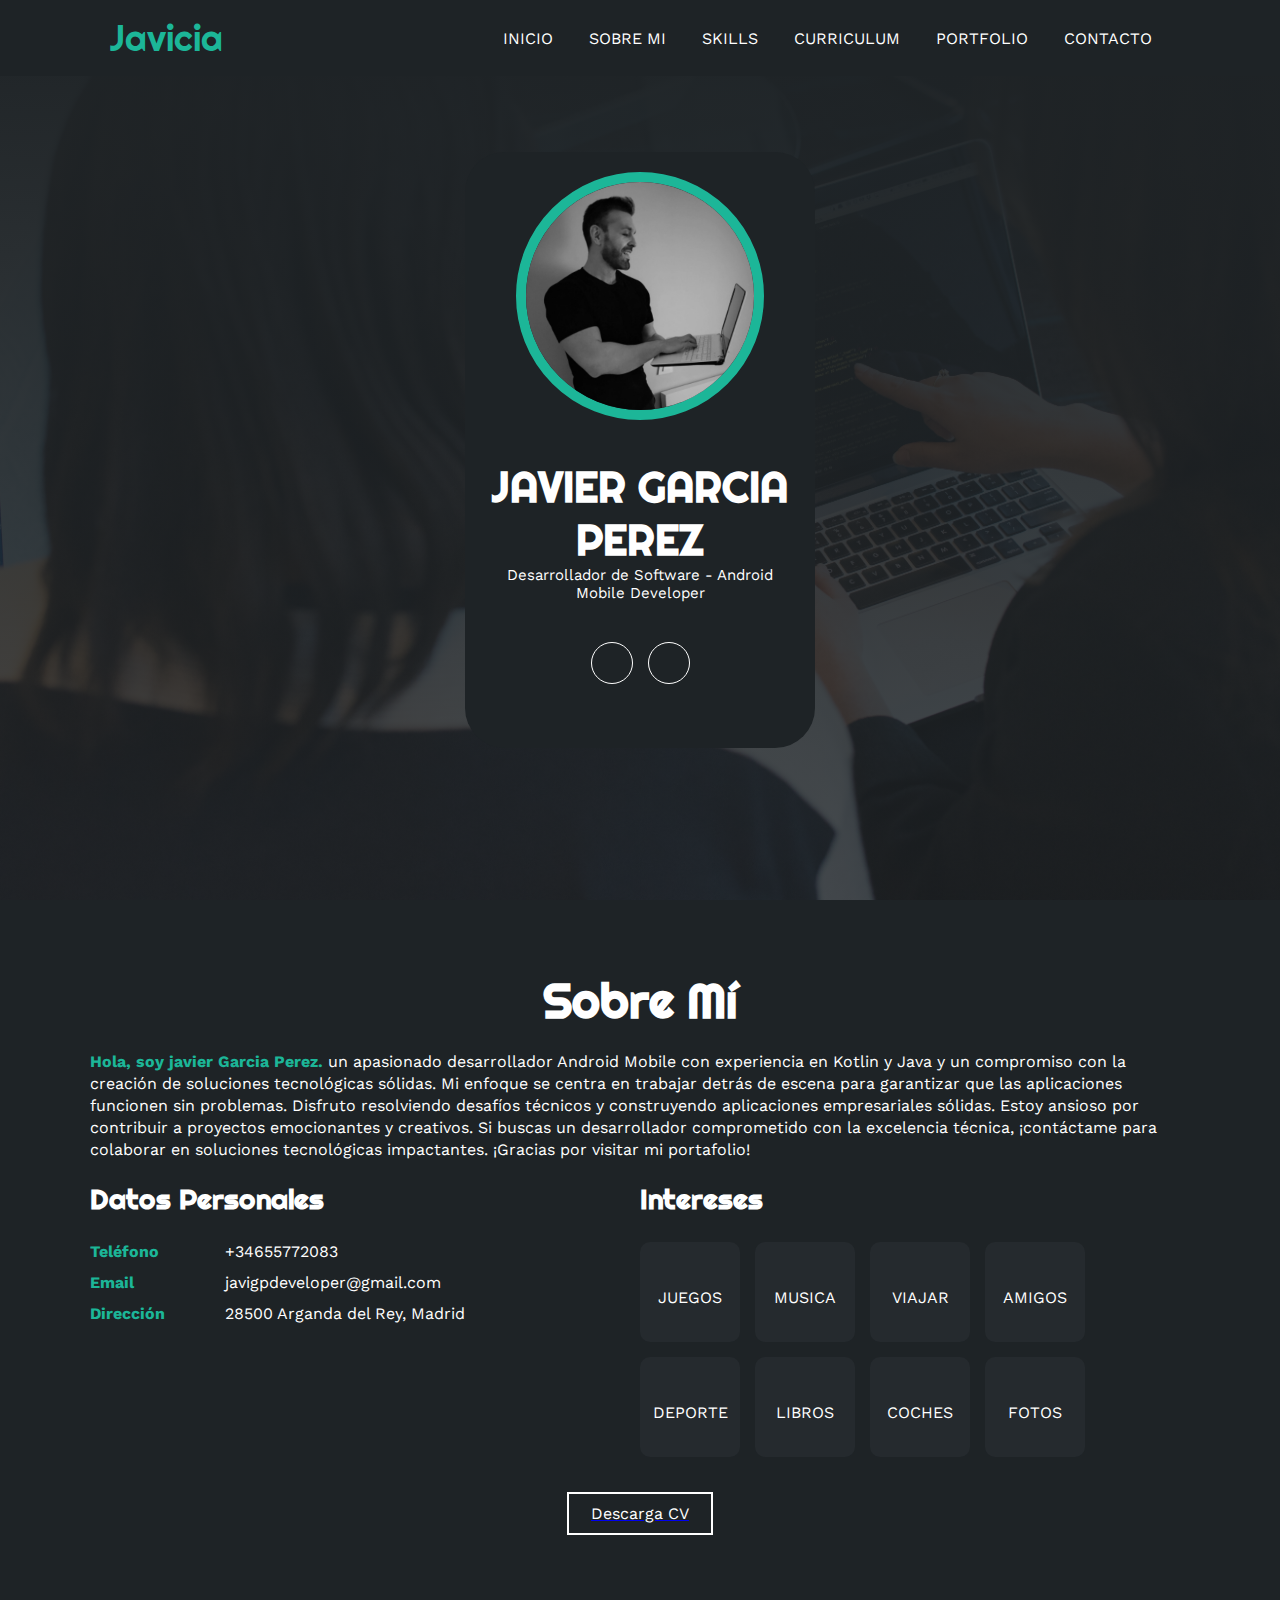
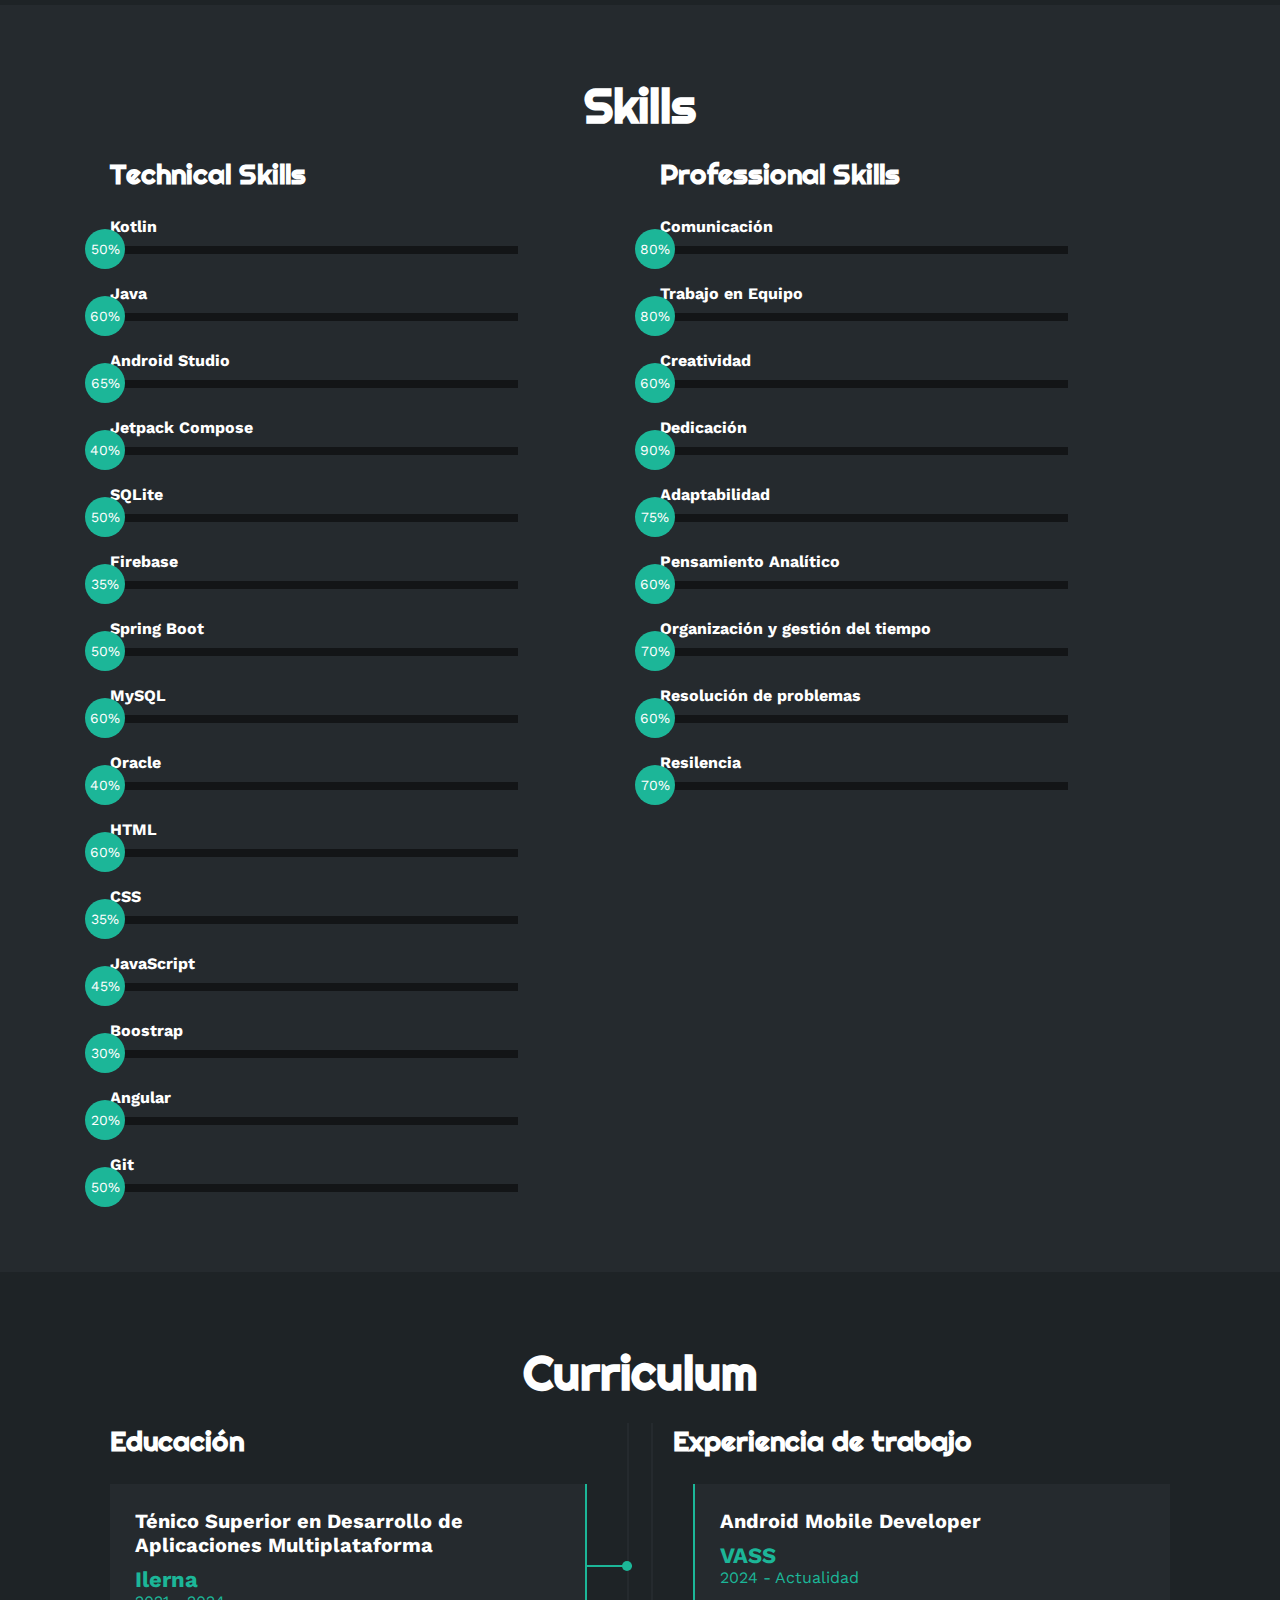
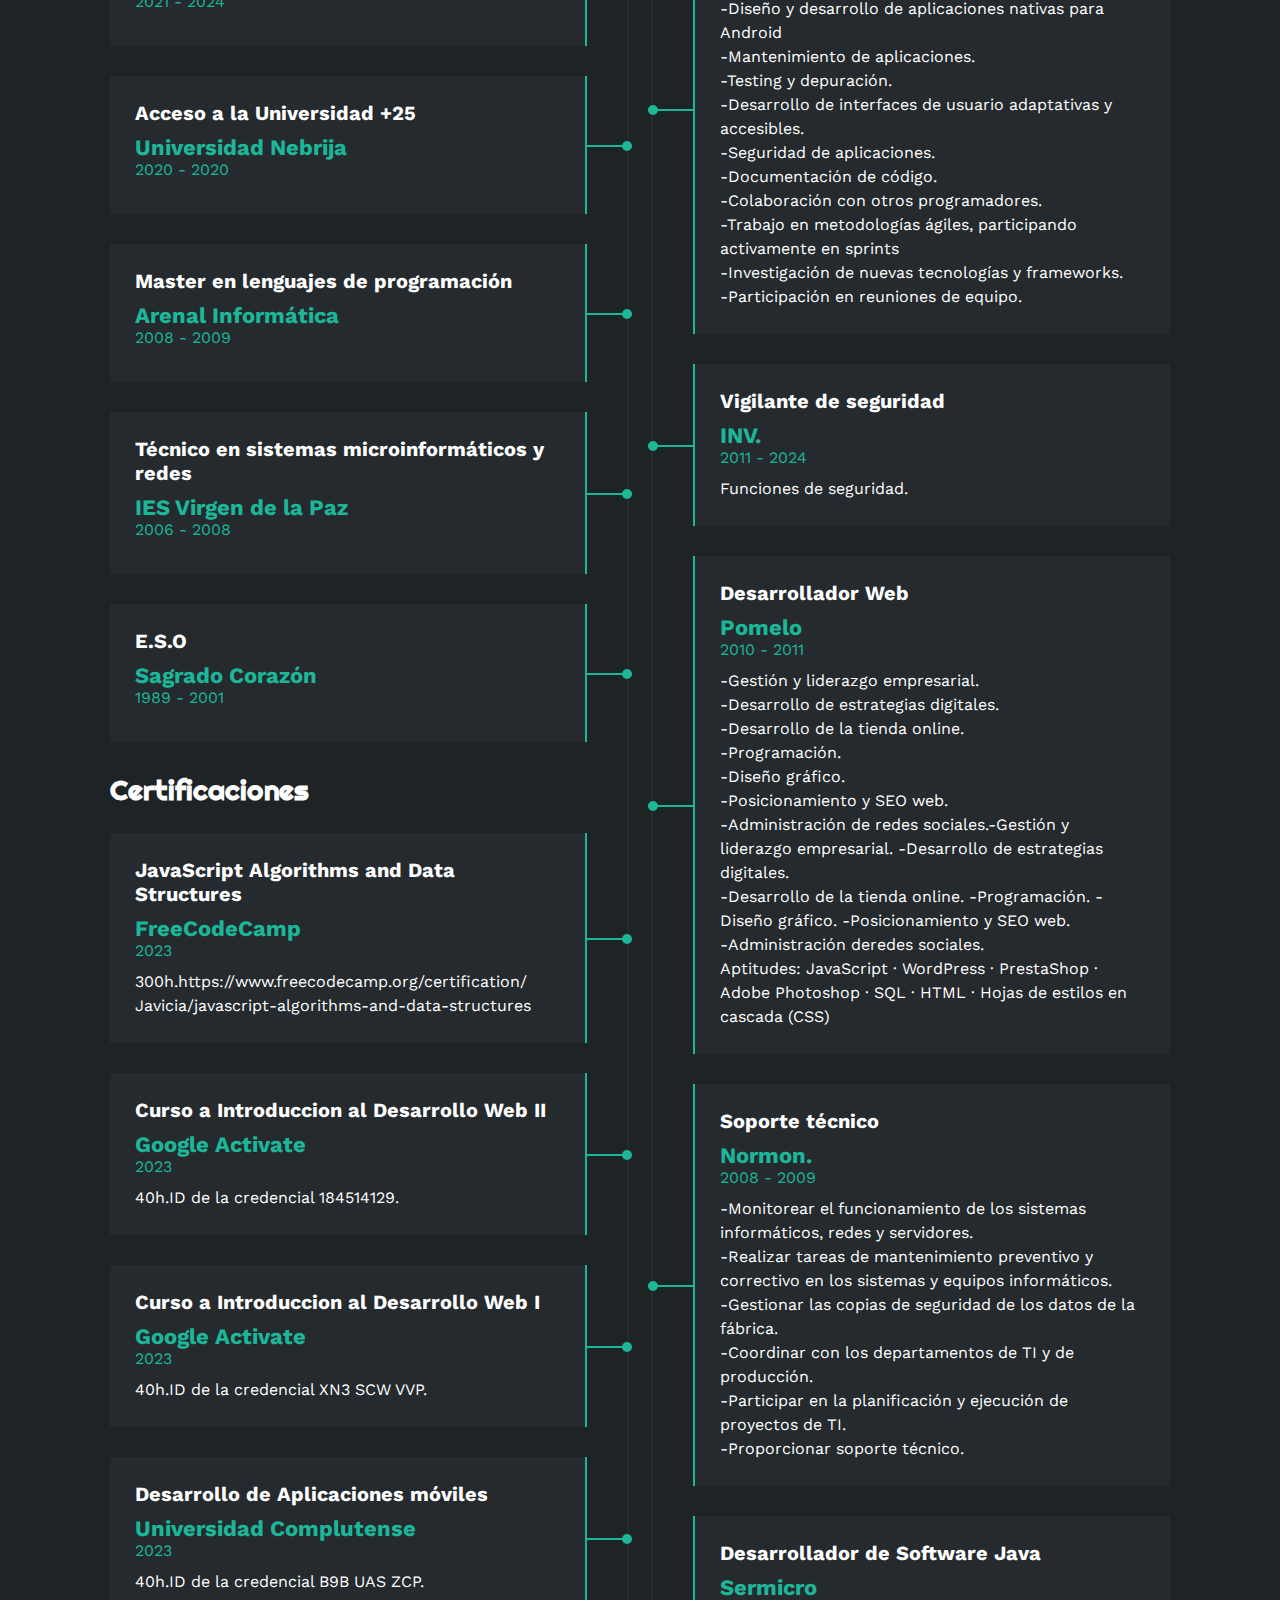
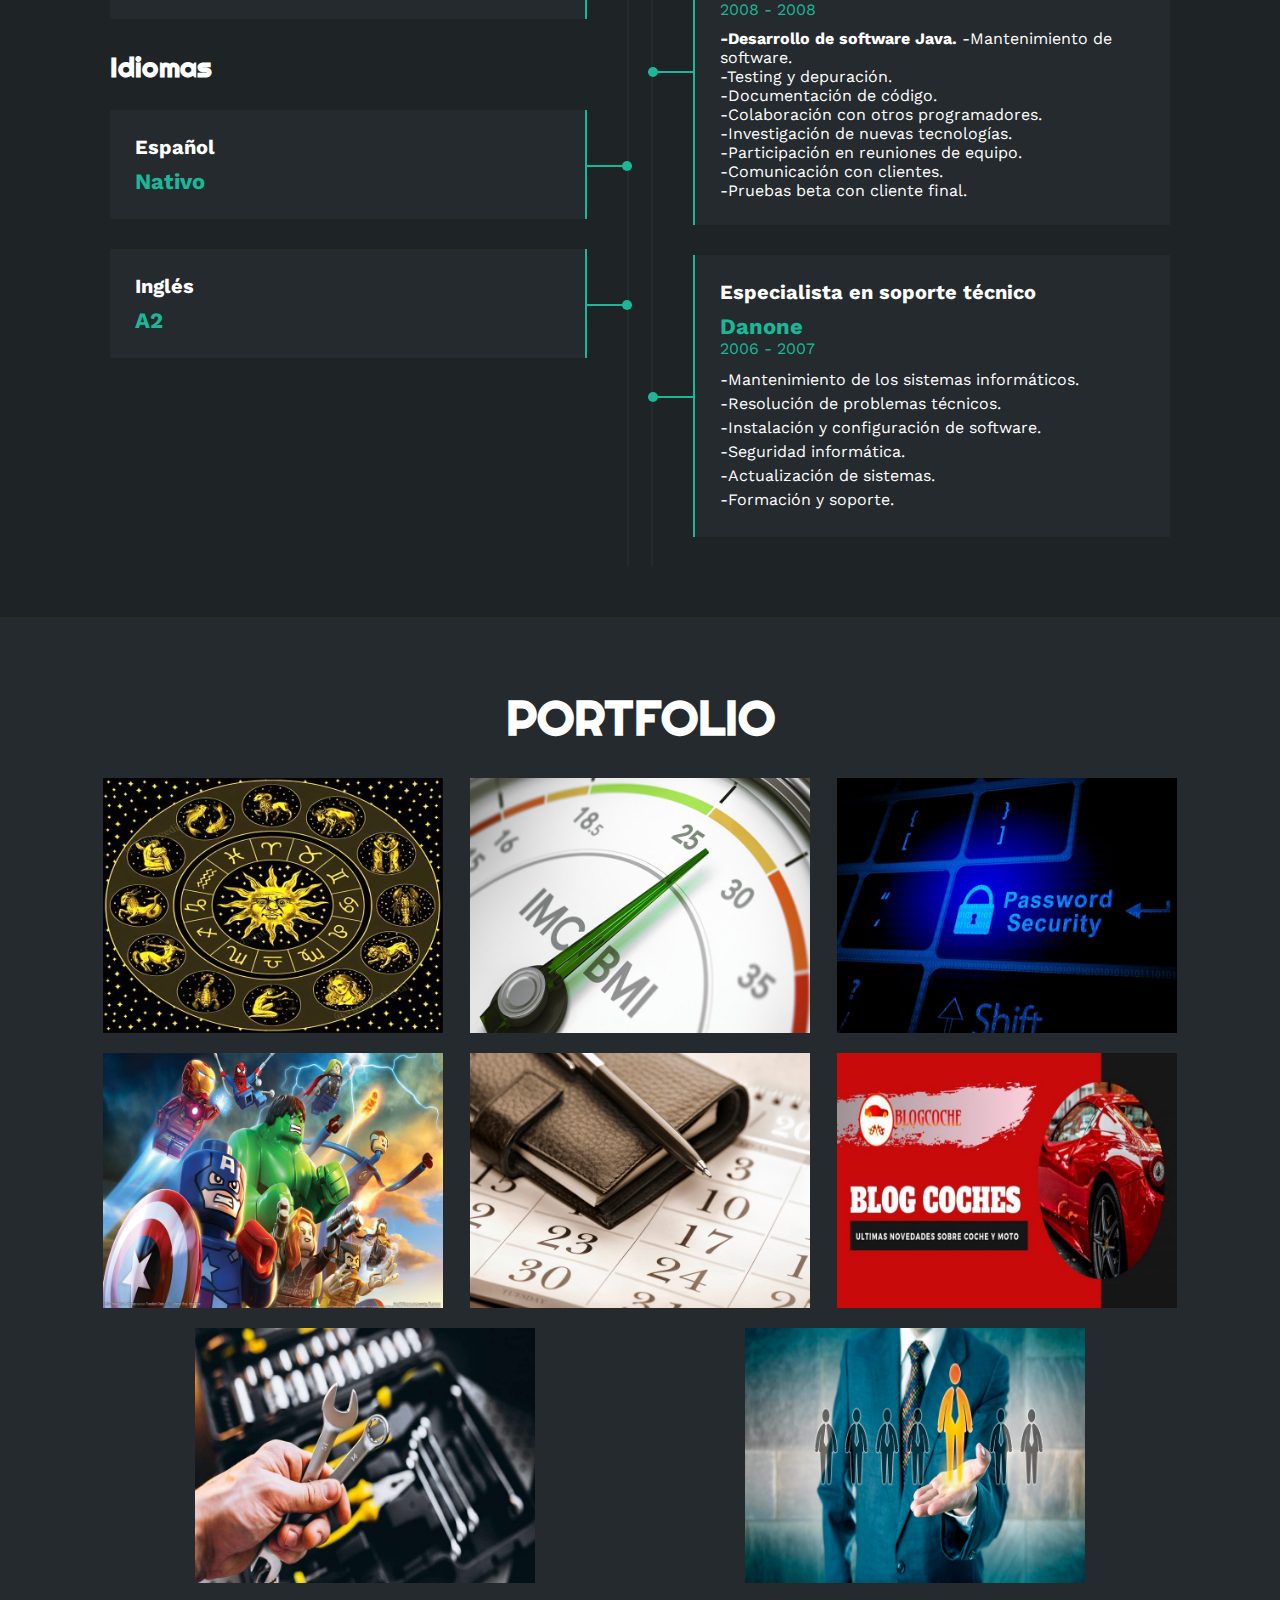
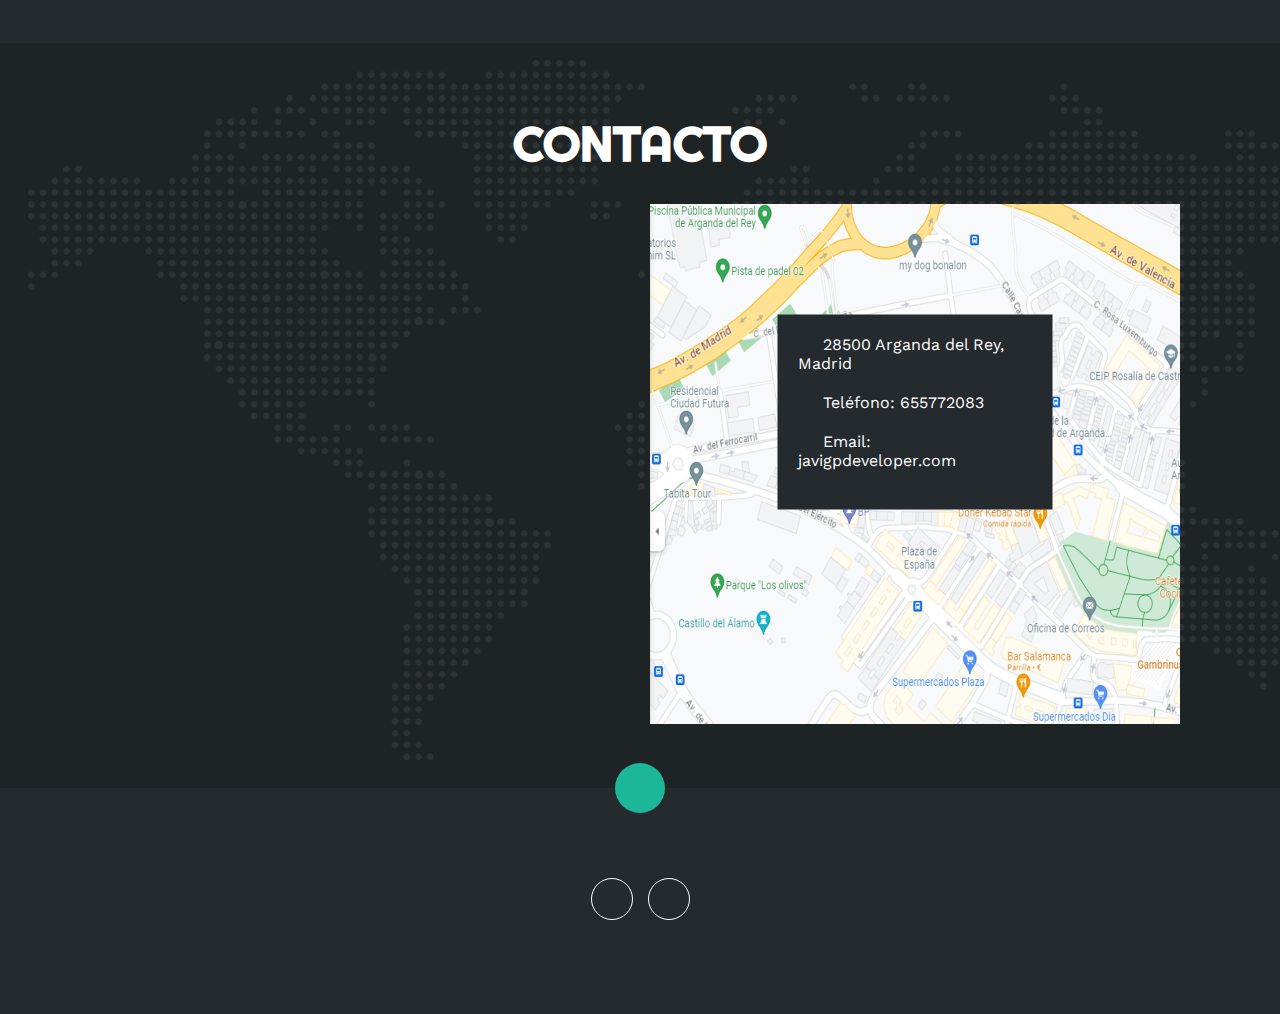
==== commit a8185836: "update habilities" ====
--- a/index.html
+++ b/index.html
@@ -166,7 +166,7 @@
                         <span>Jetpack Compose</span>
                         <div class="barra-skill">
                             <div class="progreso">
-                                <span>25%</span>
+                                <span>40%</span>
                             </div>
                         </div>
                     </div>
@@ -351,7 +351,7 @@
                     <div class="item izq">
                         <h4>Ténico Superior en Desarrollo de Aplicaciones Multiplataforma</h4>
                         <span class="casa">Ilerna</span>
-                        <span class="fecha">2021 - 2023</span>
+                        <span class="fecha">2021 - 2024</span>
                         <div class="conectori">
                             <div class="circuloi"></div>
                         </div>
@@ -446,17 +446,18 @@
                 <div class="col derecha">
                     <h3>Experiencia de trabajo</h3>
                     <div class="item der">
-                        <h4>Backend Junior Java</h4>
-                        <span class="casa">Tragsatec</span>
-                        <span class="fecha">2023 - Actualidad</span>
-                        <p>-Desarrollo de aplicaciones.</br>
+                        <h4>Android Mobile Developer</h4>
+                        <span class="casa">VASS</span>
+                        <span class="fecha">2024 - Actualidad</span>
+                        <p>-Diseño y desarrollo de aplicaciones nativas para Android</br>
                             -Mantenimiento de aplicaciones.</br>
                             -Testing y depuración.</br>
-                            -APIS y servicios web.</br>
-                            -Seguridad.</br>
+                            -Desarrollo de interfaces de usuario adaptativas y accesibles.</br>
+                            -Seguridad de aplicaciones.</br>
                             -Documentación de código.</br>
                             -Colaboración con otros programadores.</br>
-                            -Investigación de nuevas tecnologías.</br>
+                            -Trabajo en metodologías ágiles, participando activamente en sprints</br>
+                            -Investigación de nuevas tecnologías y frameworks.</br>
                             -Participación en reuniones de equipo.</p>
                         <div class="conectord">
                             <div class="circulod"></div>
@@ -465,7 +466,7 @@
                     <div class="item der">
                         <h4>Vigilante de seguridad</h4>
                         <span class="casa">INV.</span>
-                        <span class="fecha">2011 - 2023</span>
+                        <span class="fecha">2011 - 2024</span>
                         <p>Funciones de seguridad.</p>
                         <div class="conectord">
                             <div class="circulod"></div>
@@ -512,10 +513,10 @@
                         </div>
                     </div>
                     <div class="item der">
-                        <h4>Desarrollador de Software JEE</h4>
+                        <h4>Desarrollador de Software Java</h4>
                         <span class="casa">Sermicro</span>
-                        <span class="fecha">2008 - 2009</span>
-                        <b>-Desarrollo de software JEE.</b>
+                        <span class="fecha">2008 - 2008</span>
+                        <b>-Desarrollo de software Java.</b>
                             -Mantenimiento de software.</br>
                             -Testing y depuración.</br>
                             -Documentación de código.</br>
@@ -531,7 +532,7 @@
                     <div class="item der">
                         <h4>Especialista en soporte técnico</h4>
                         <span class="casa">Danone</span>
-                        <span class="fecha">2007 - 2008</span>
+                        <span class="fecha">2006 - 2007</span>
                         <p>-Mantenimiento de los sistemas informáticos.</br>
                             -Resolución de problemas técnicos.</br>
                             -Instalación y configuración de software.</br>
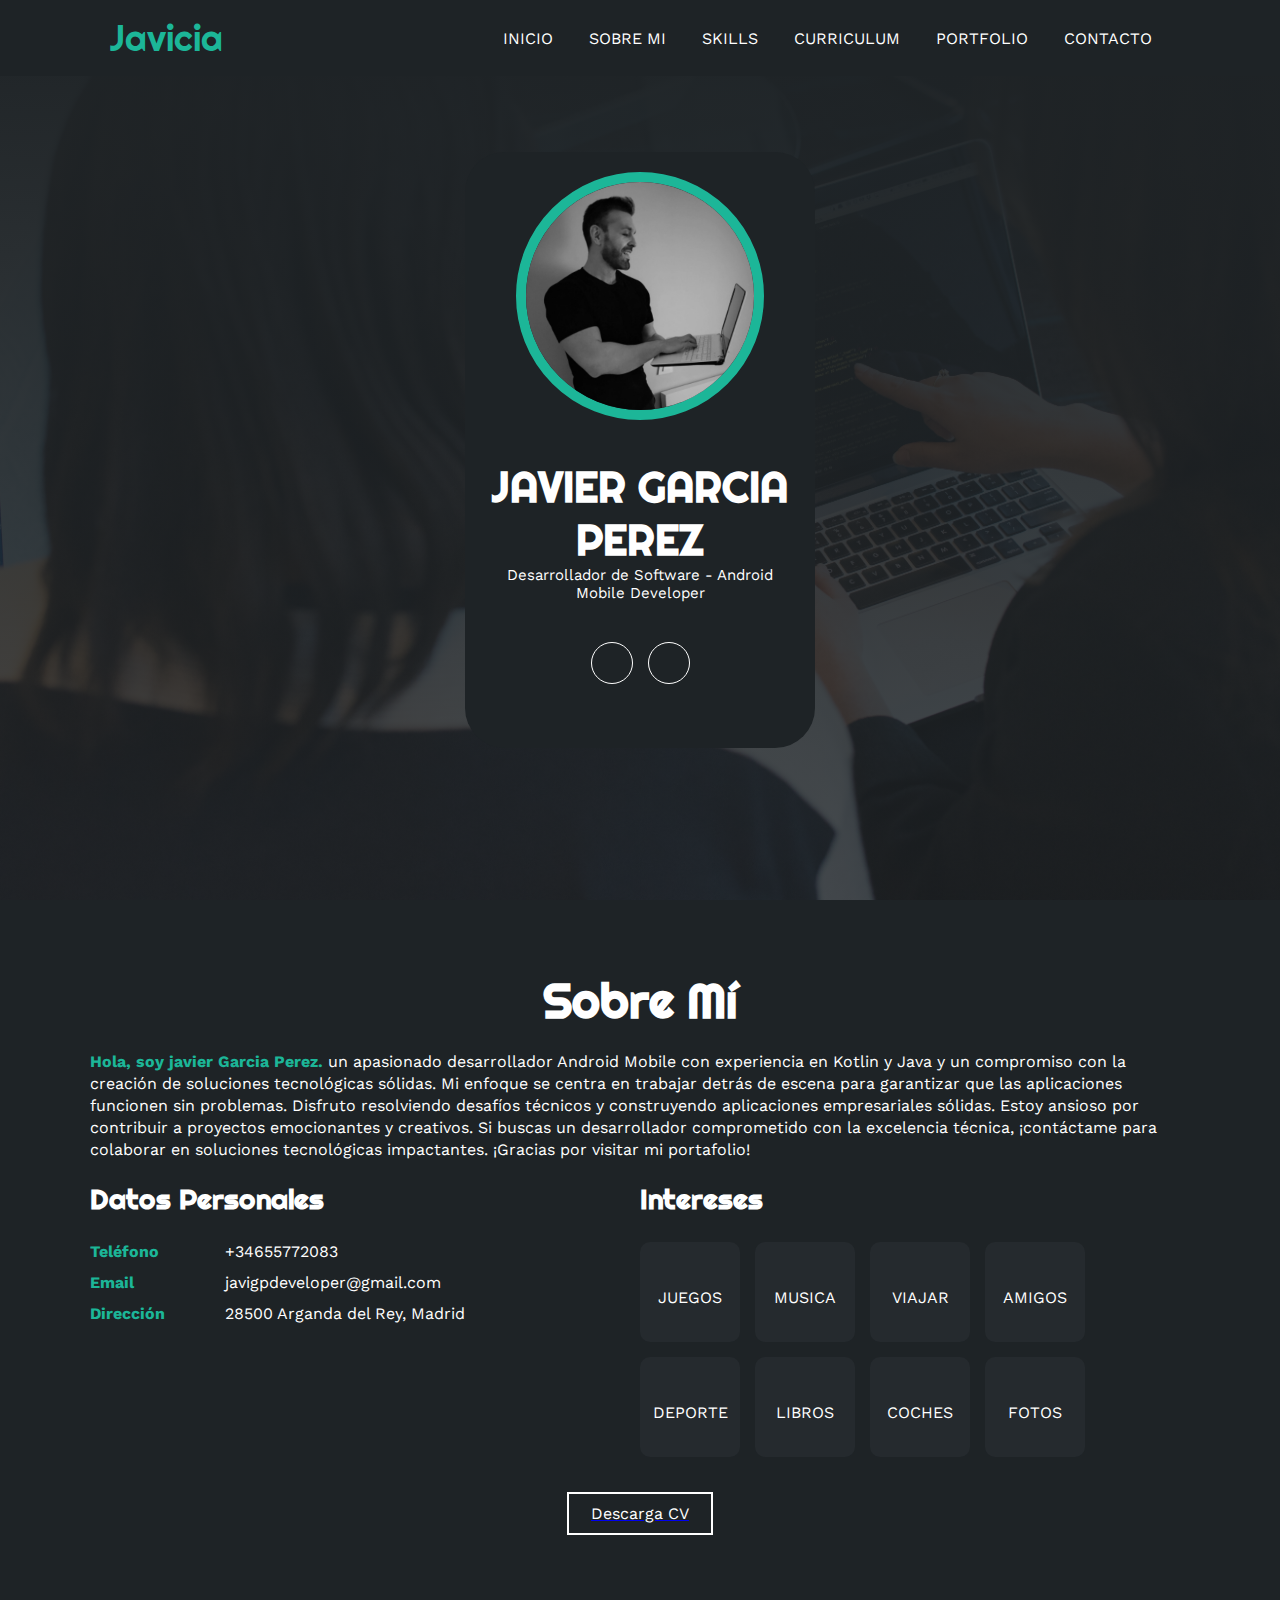
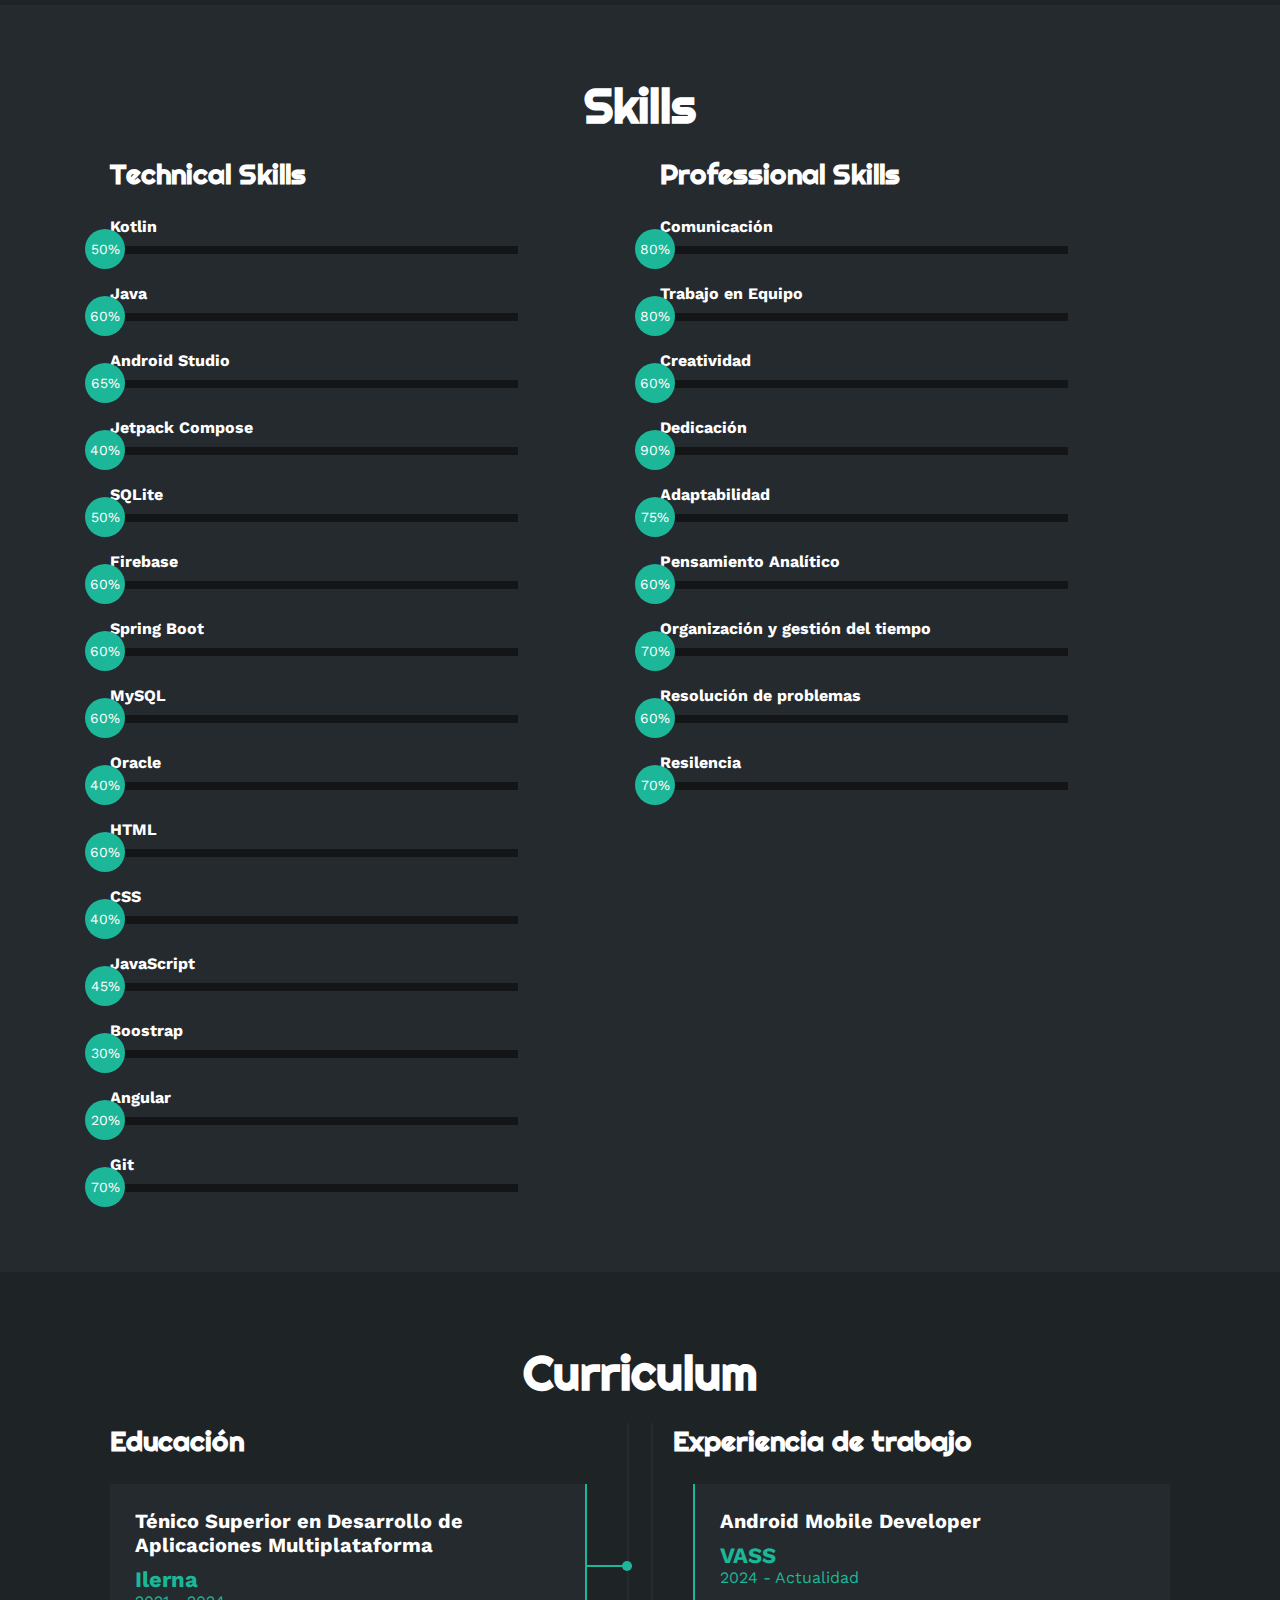
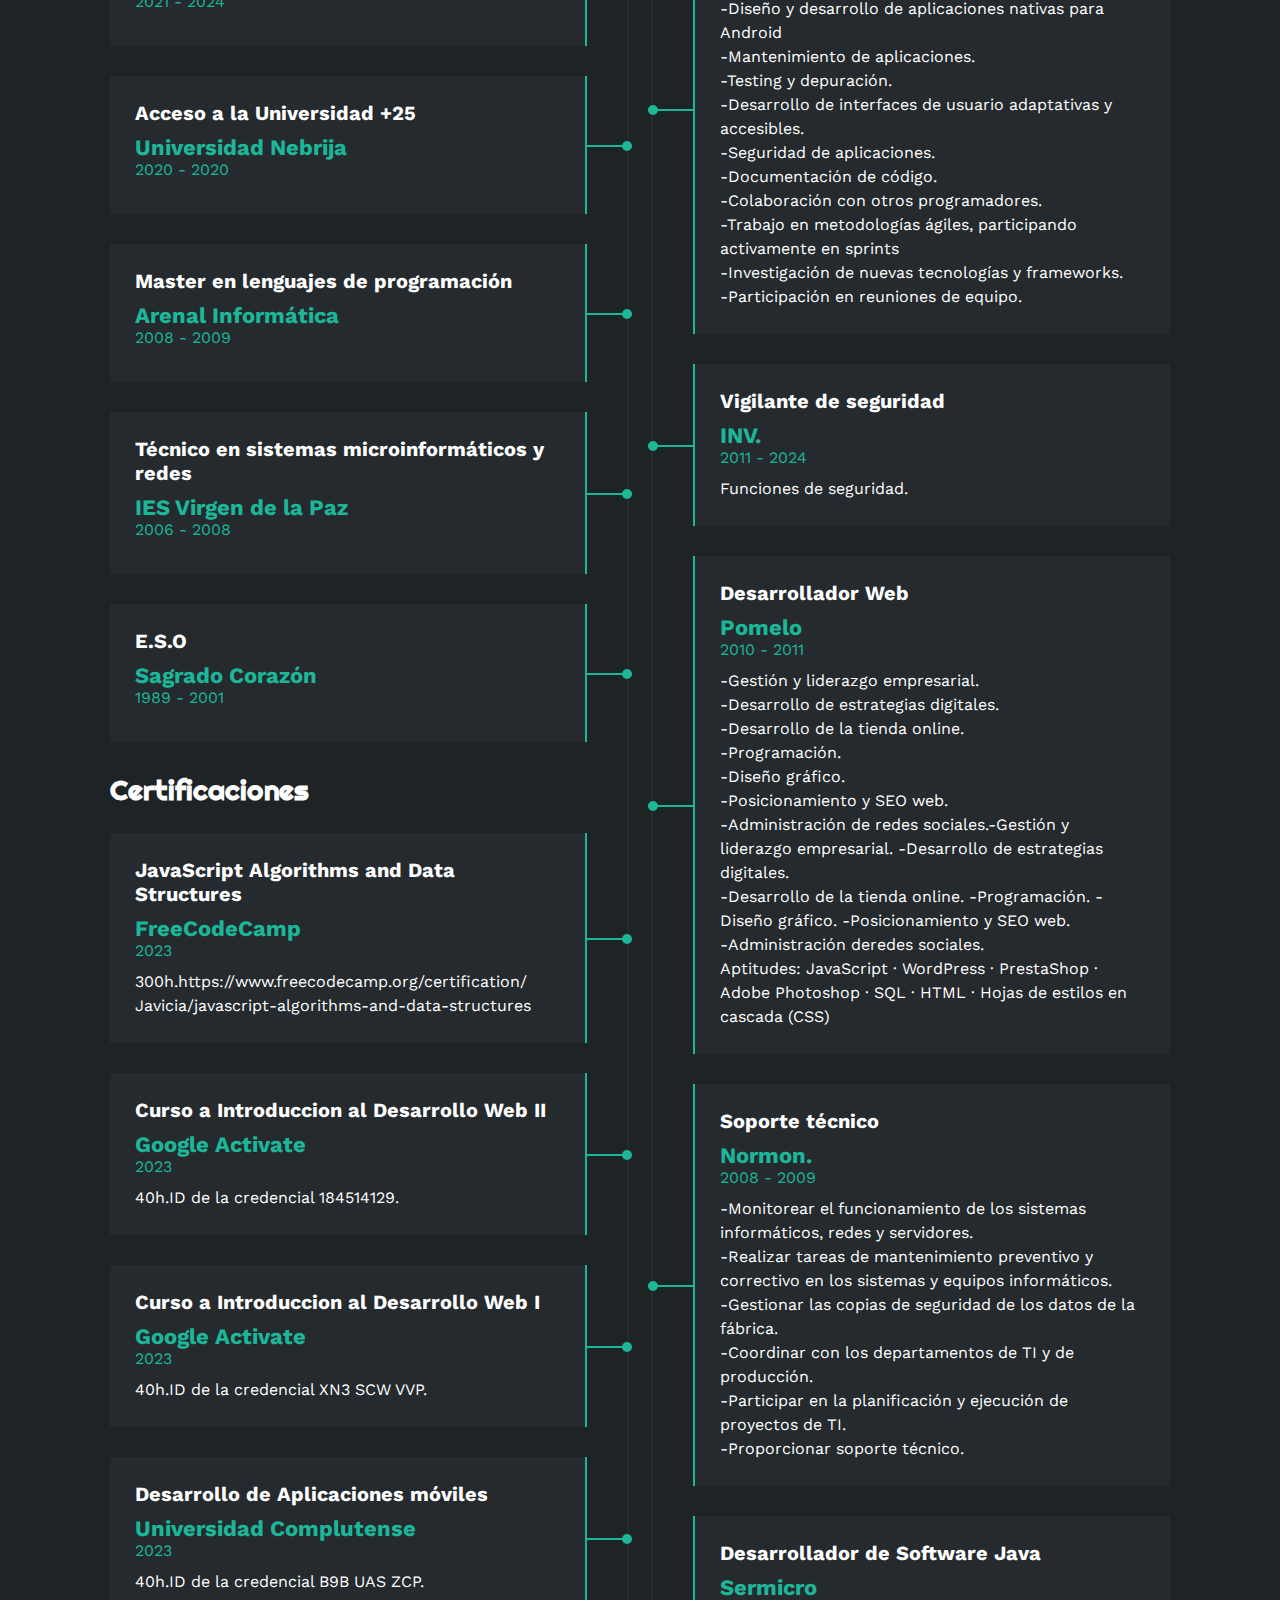
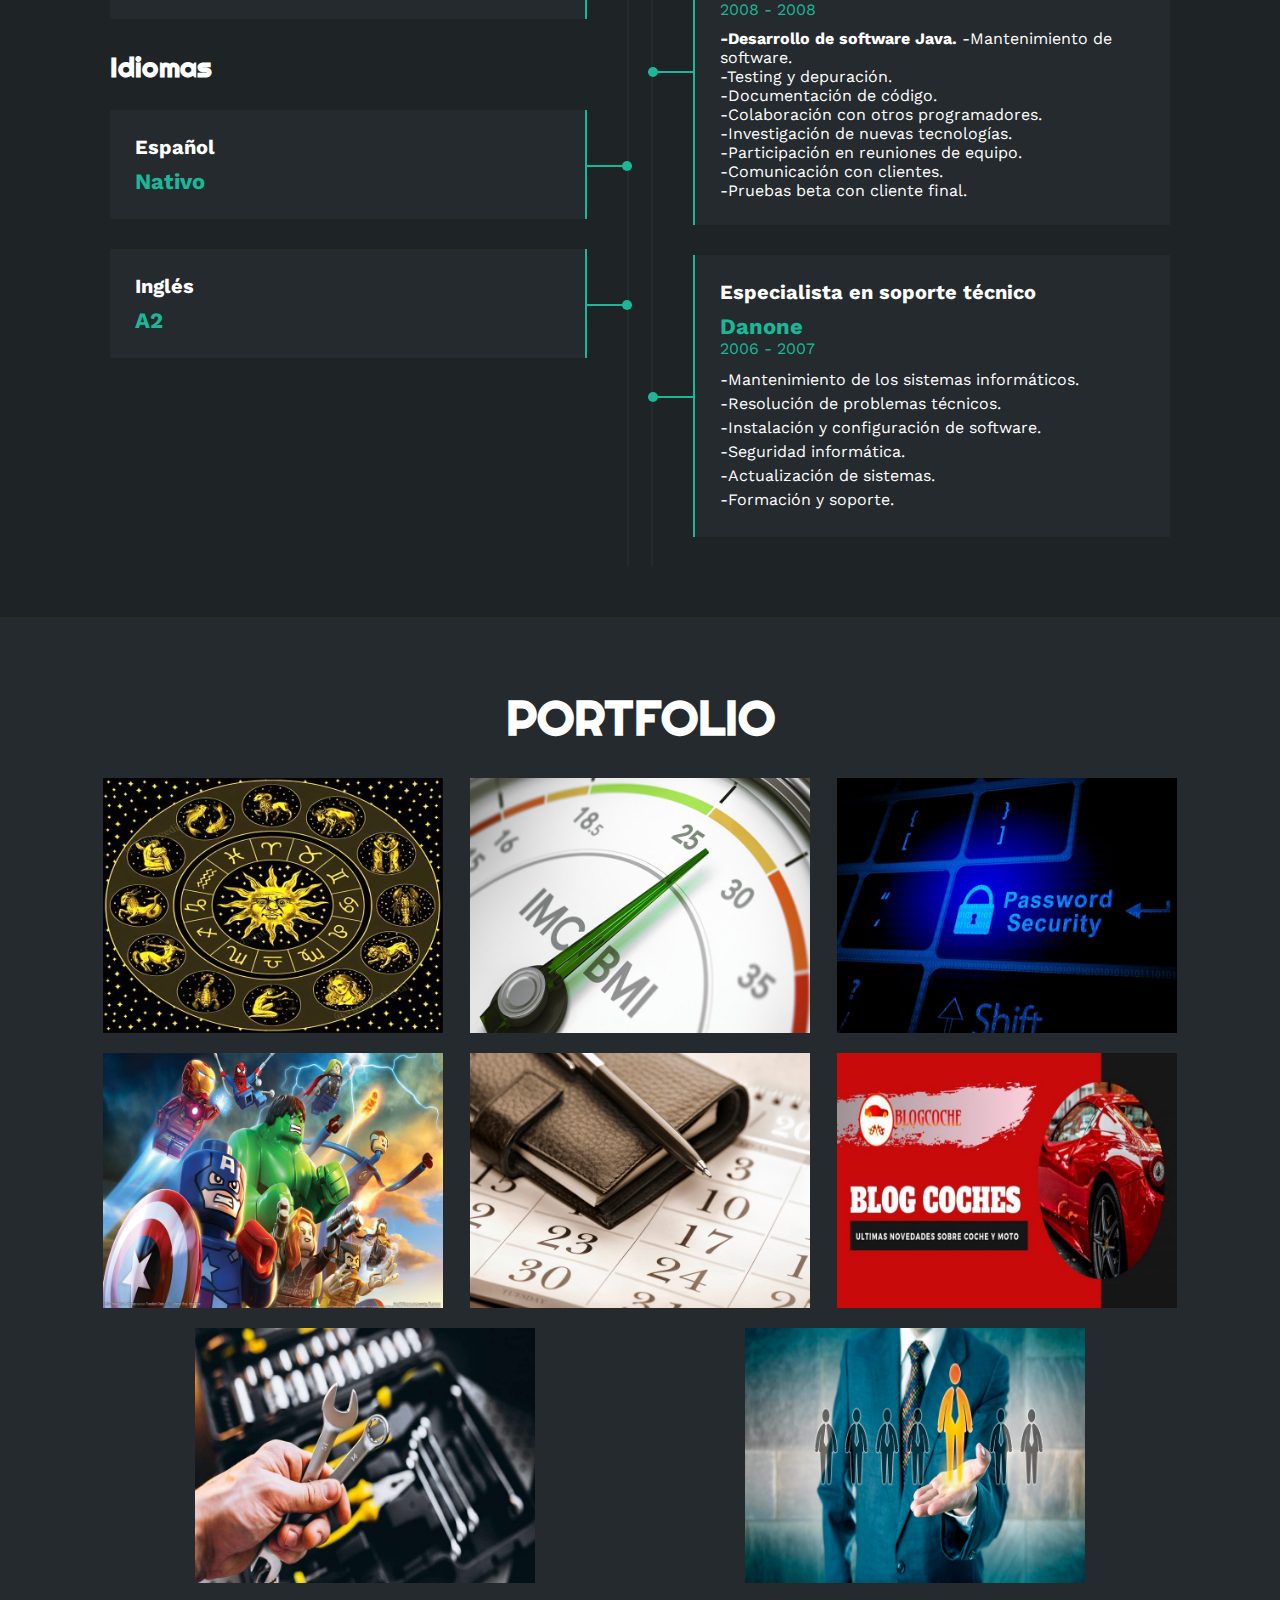
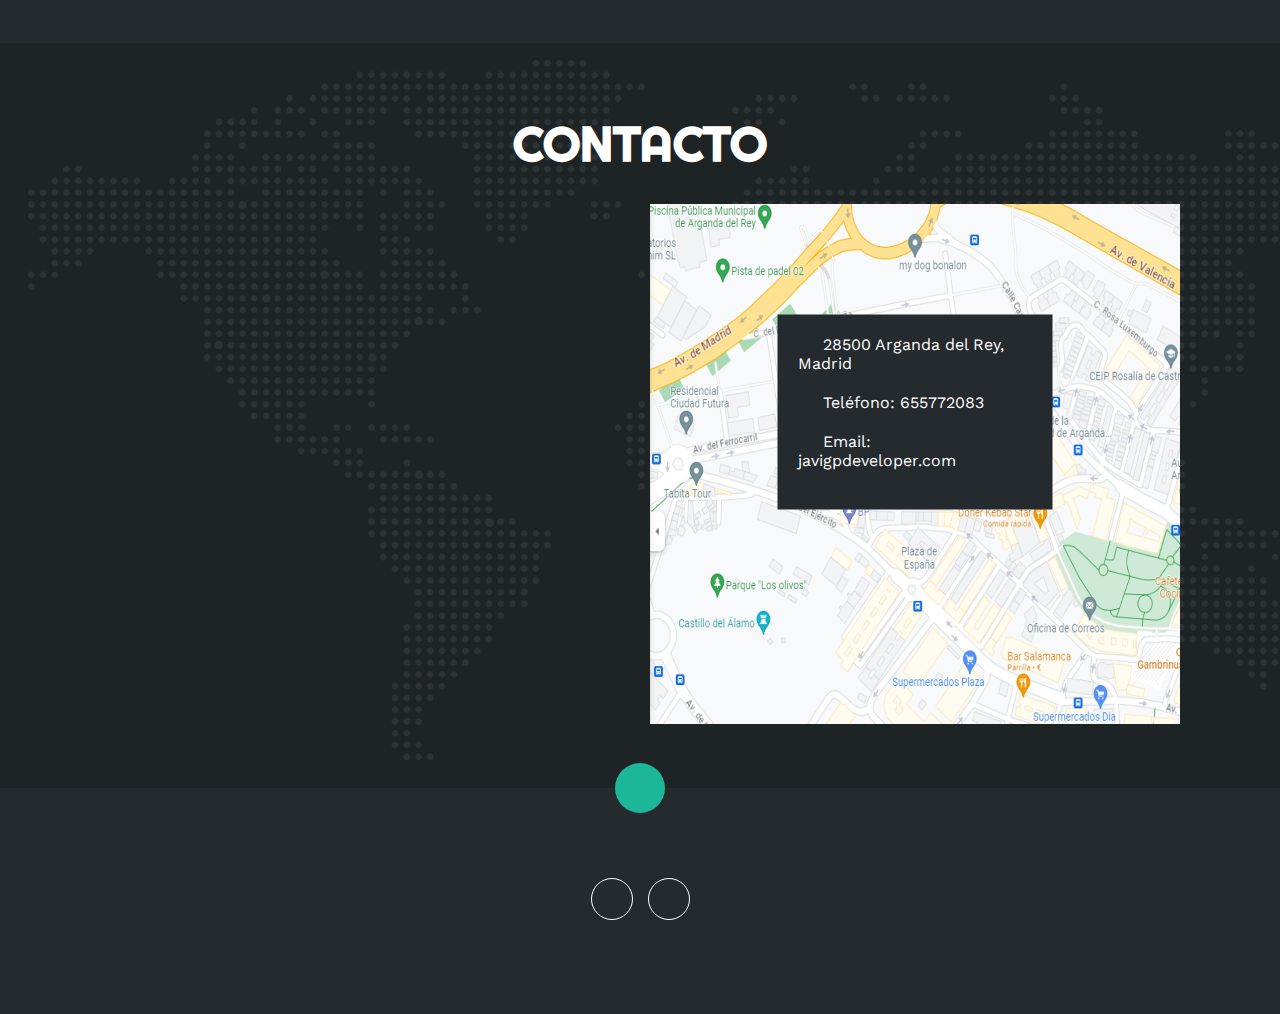
==== commit e859c804: "update habilities" ====
--- a/index.html
+++ b/index.html
@@ -182,7 +182,7 @@
                         <span>Firebase</span>
                         <div class="barra-skill">
                             <div class="progreso">
-                                <span>35%</span>
+                                <span>60%</span>
                             </div>
                         </div>
                     </div>
@@ -190,7 +190,7 @@
                         <span>Spring Boot</span>
                         <div class="barra-skill">
                             <div class="progreso">
-                                <span>50%</span>
+                                <span>60%</span>
                             </div>
                         </div>
                     </div>
@@ -222,7 +222,7 @@
                         <span>CSS</span>
                         <div class="barra-skill">
                             <div class="progreso">
-                                <span>35%</span>
+                                <span>40%</span>
                             </div>
                         </div>
                     </div>
@@ -254,7 +254,7 @@
                         <span>Git</span>
                         <div class="barra-skill">
                             <div class="progreso">
-                                <span>50%</span>
+                                <span>70%</span>
                             </div>
                         </div>
                     </div>
--- a/estilo.css
+++ b/estilo.css
@@ -300,7 +300,7 @@
 }
 @keyframes jectpackcompose {
     0%{width: 0%;}
-    100%{width: 25%;}
+    100%{width: 40%;}
 }
 .skills .skill .sqlite{
     width: 0%;
@@ -316,7 +316,7 @@
 }
 @keyframes firebase {
     0%{width: 0%;}
-    100%{width: 35%;}
+    100%{width: 60%;}
 }
 .skills .skill .spring{
     width: 0%;
@@ -324,7 +324,7 @@
 }
 @keyframes spring {
     0%{width: 0%;}
-    100%{width: 50%;}
+    100%{width: 60%;}
 }
 .skills .skill .mysql{
     width: 0%;
@@ -357,7 +357,7 @@
 }
 @keyframes css {
     0%{width: 0%;}
-    100%{width: 35%;}
+    100%{width: 40%;}
 }
 
 .skills .skill .javascript{
@@ -391,7 +391,7 @@
 }
 @keyframes git {
     0%{width: 0%;}
-    100%{width: 50%;}
+    100%{width: 70%;}
 }
 .skills .skill .comunicacion{
     width: 0%;
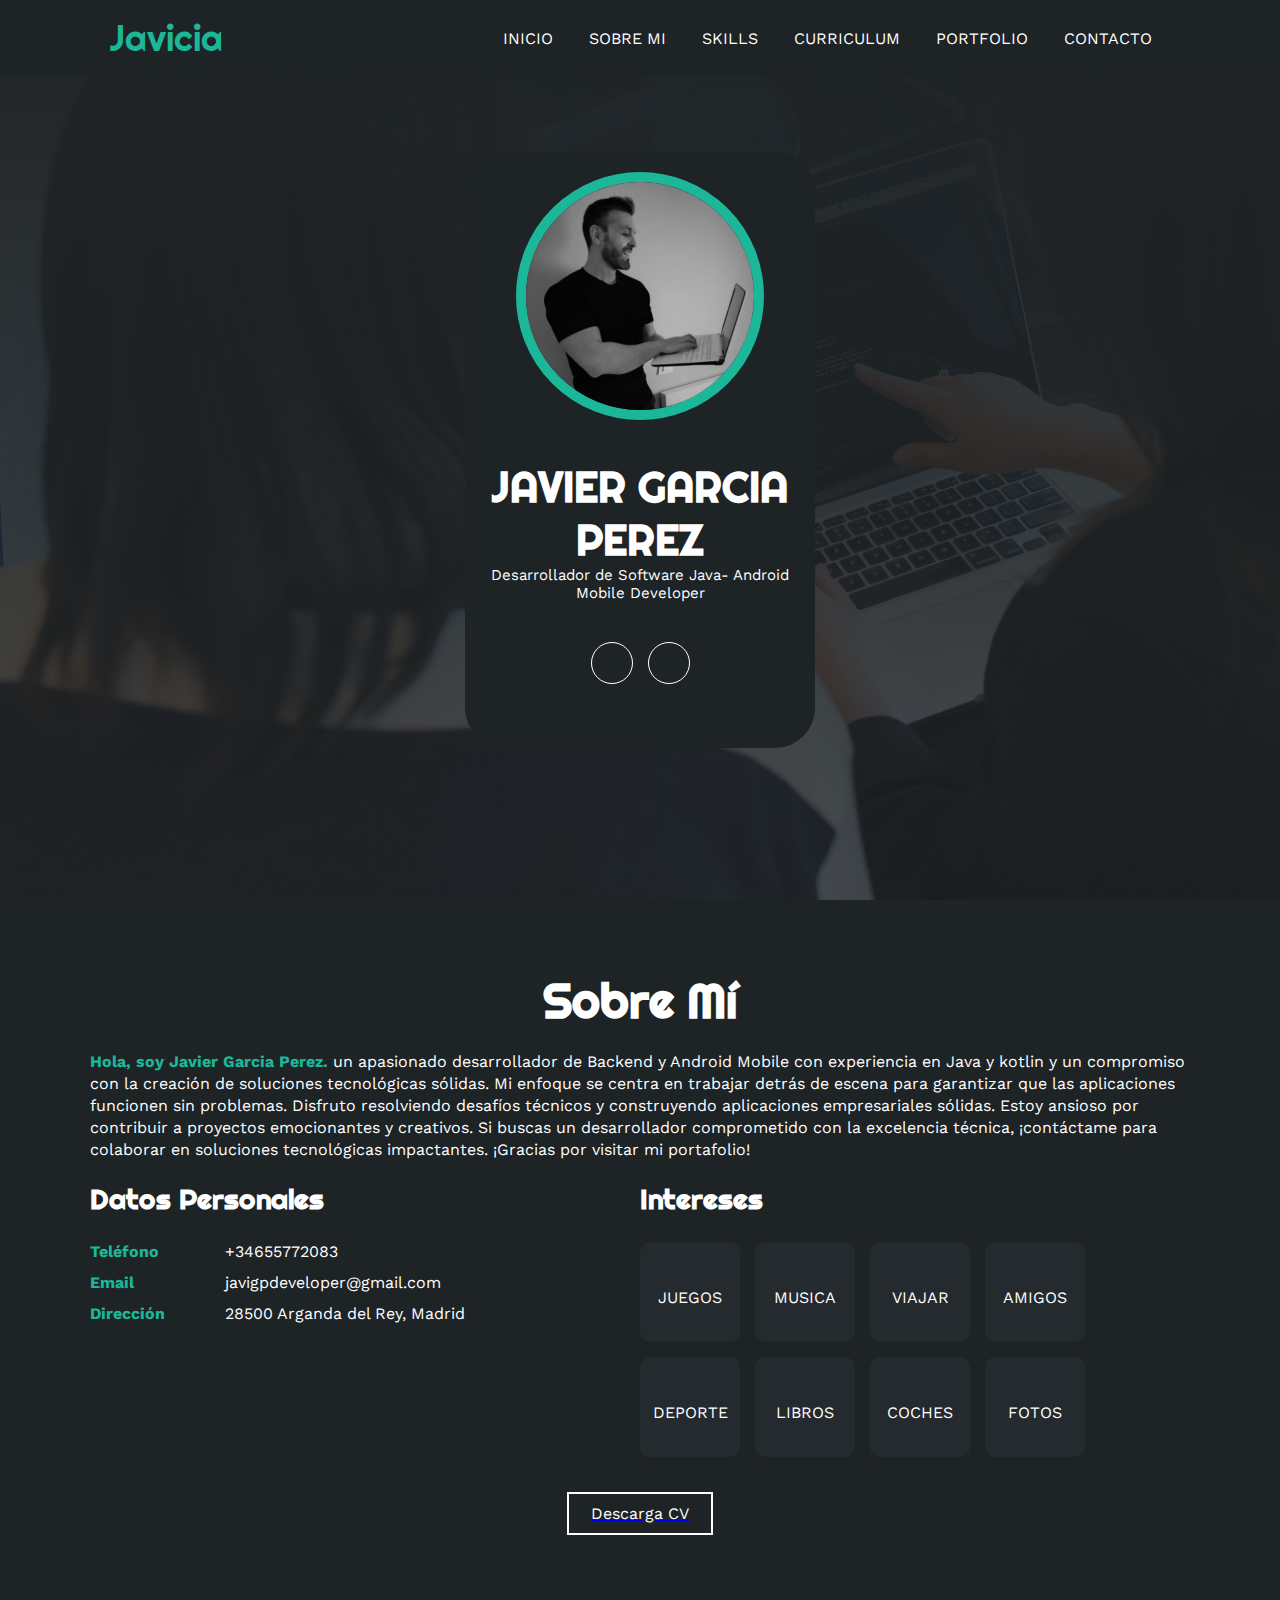
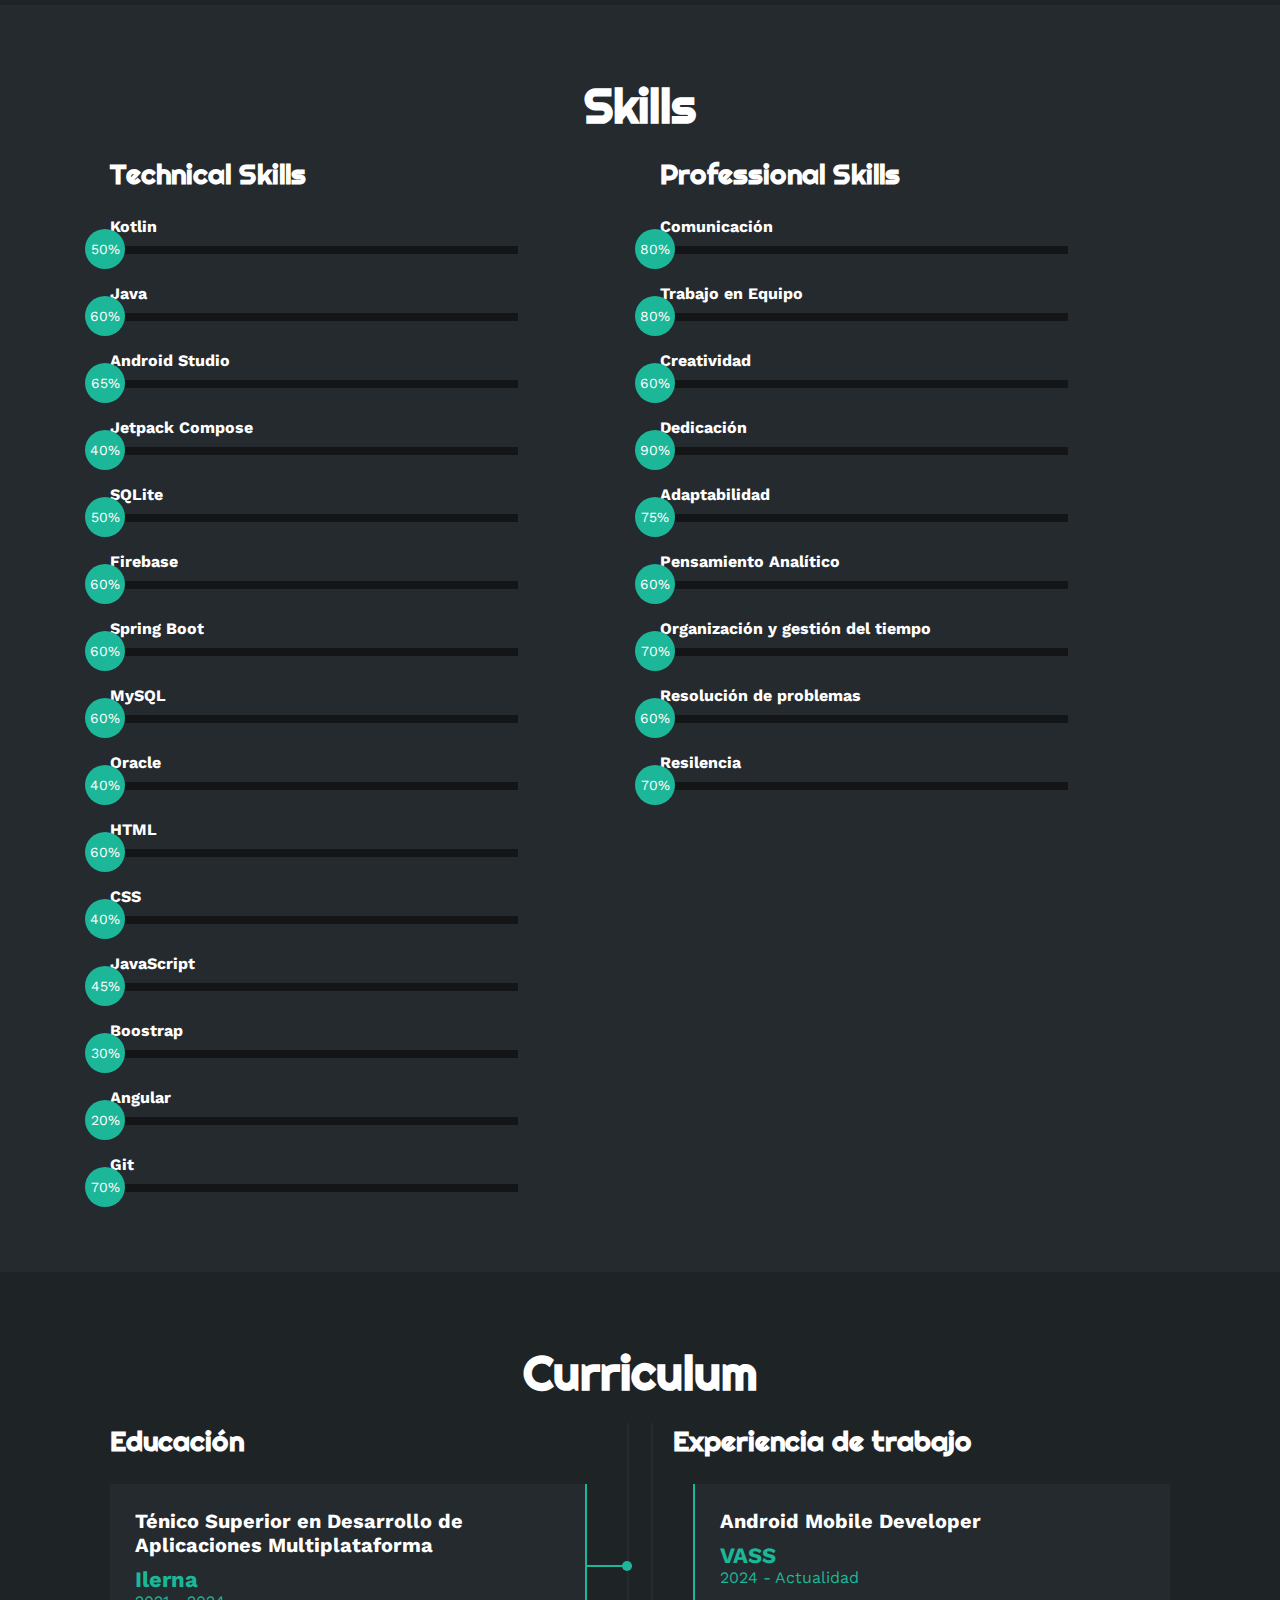
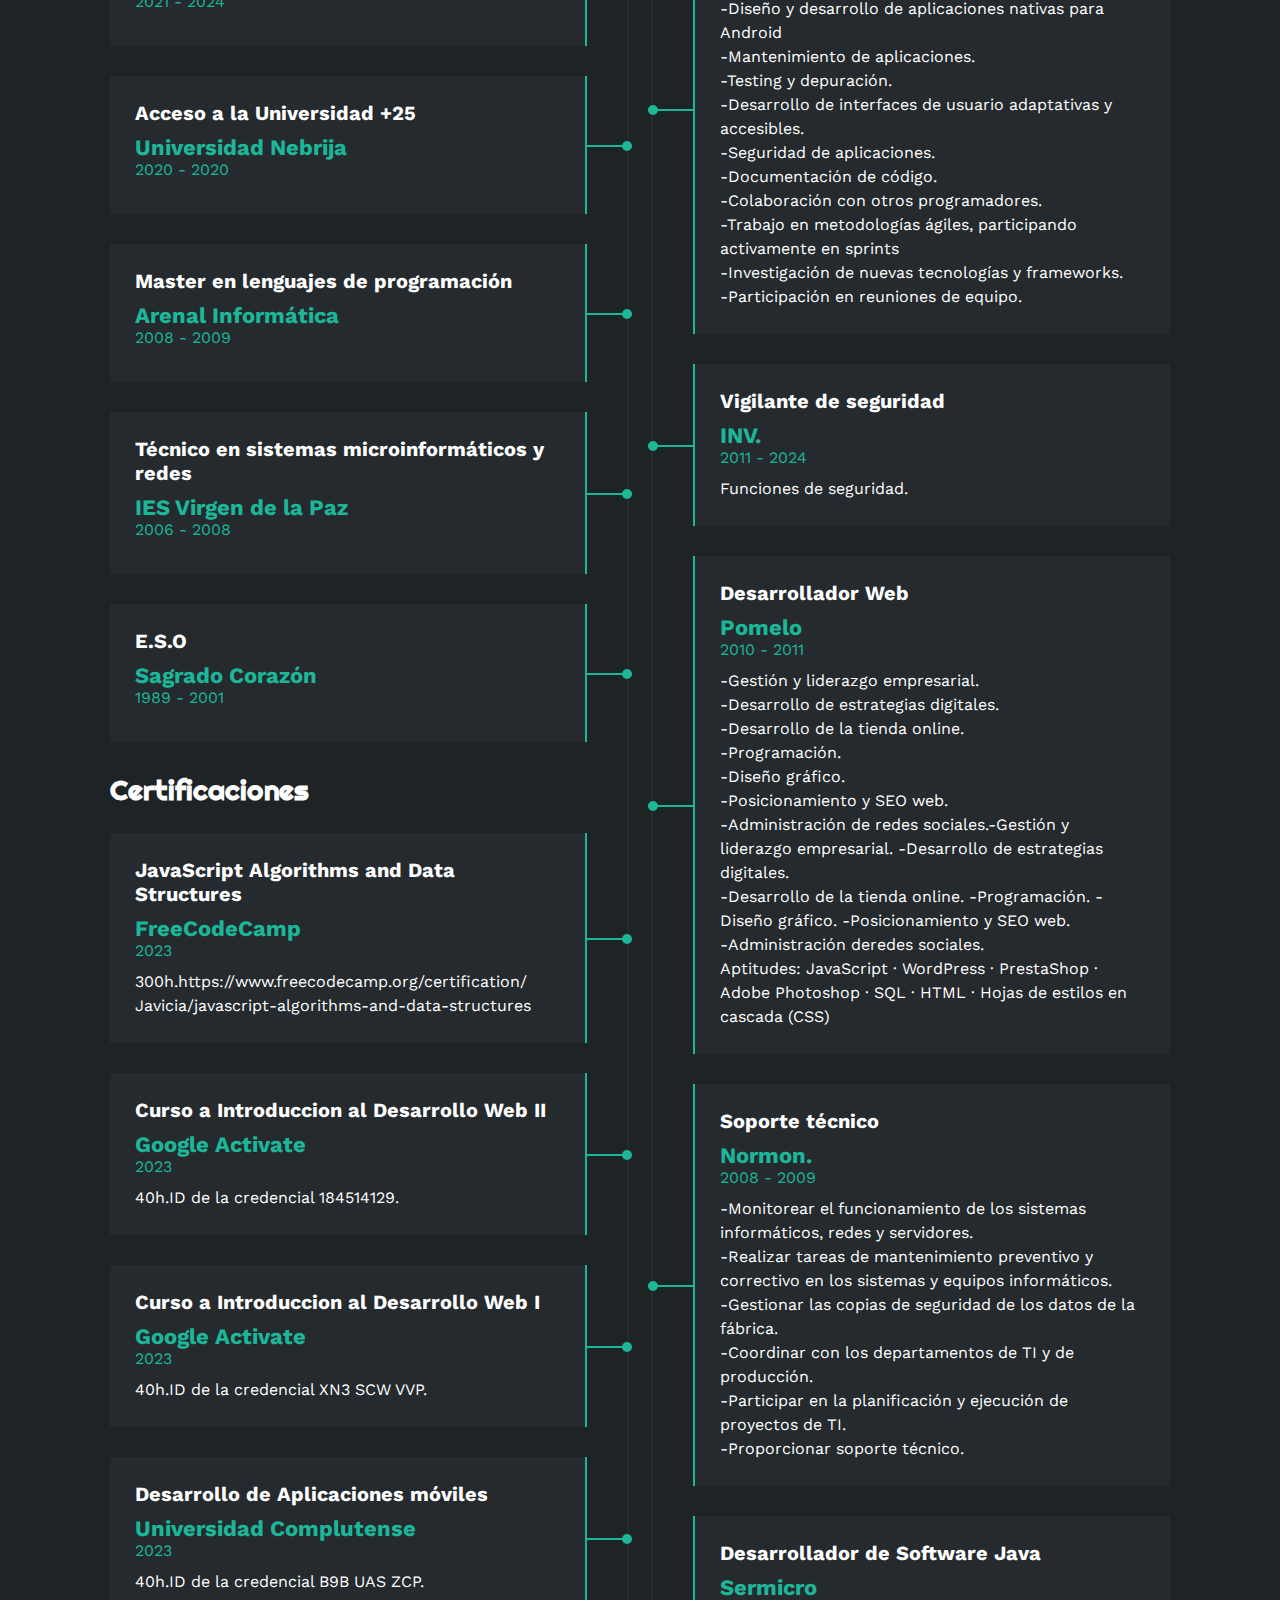
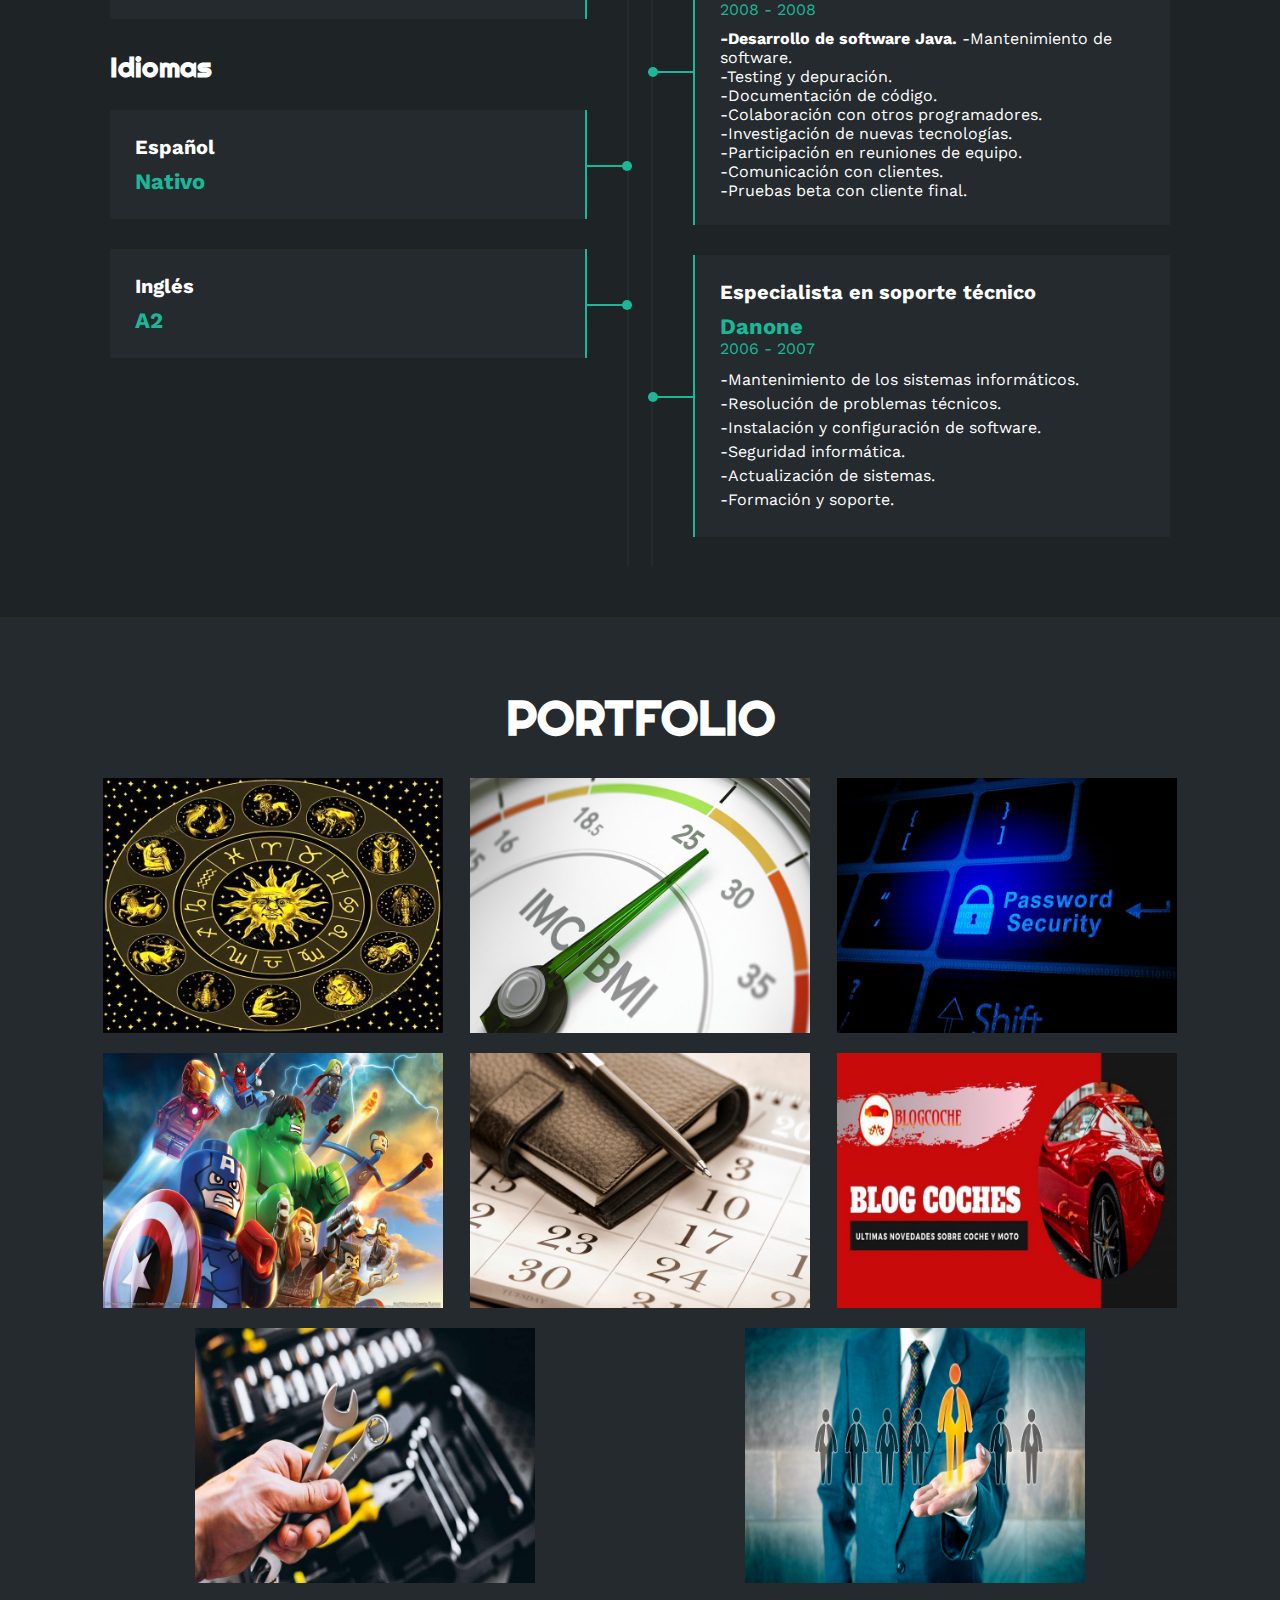
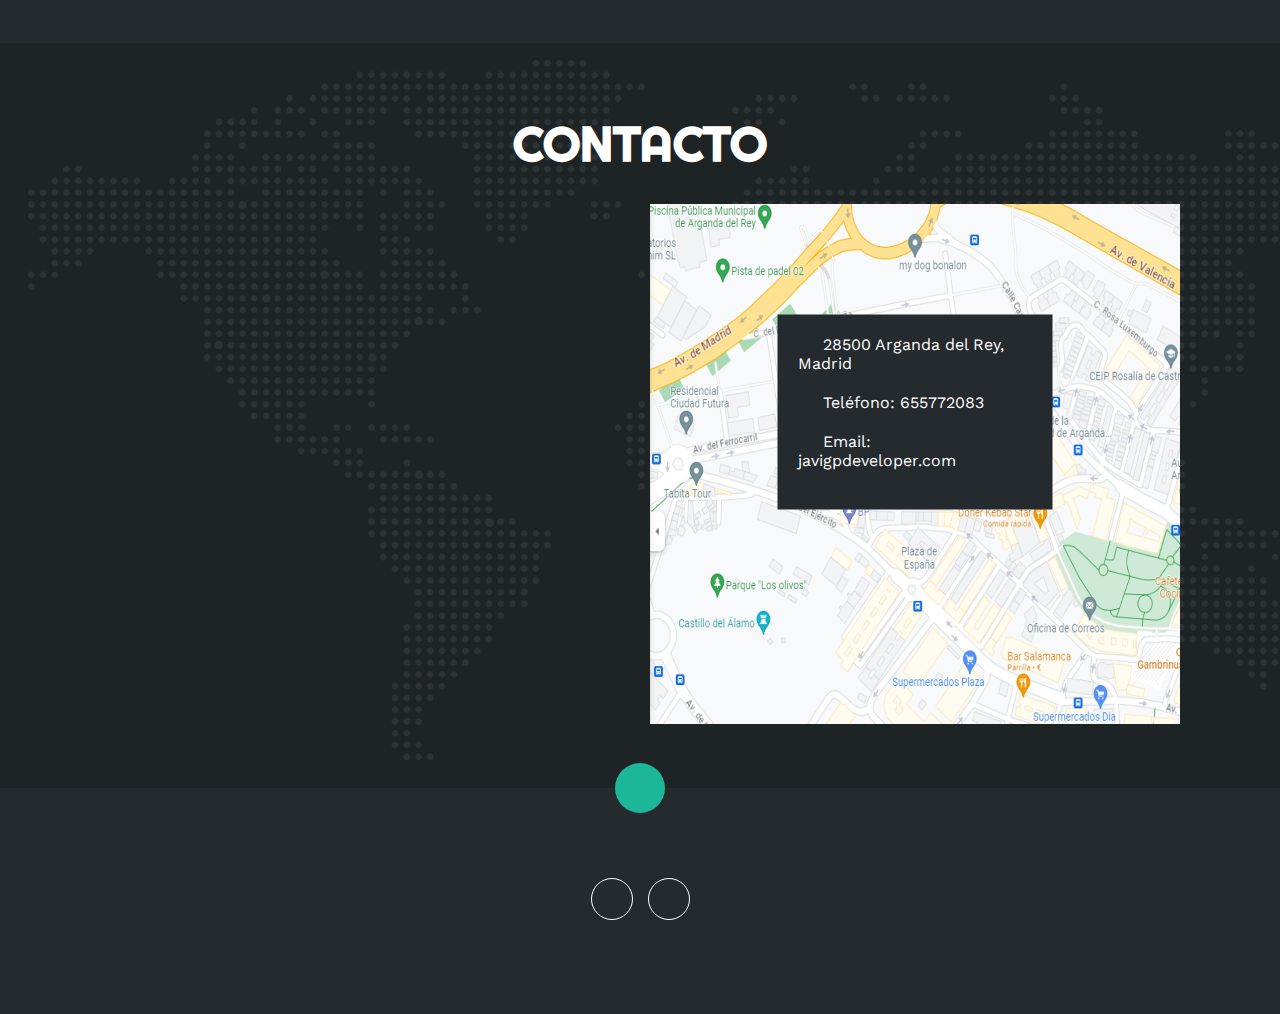
==== commit 5482dda0: "update description" ====
--- a/index.html
+++ b/index.html
@@ -38,7 +38,7 @@
                 <img src="img/fotoPerfil.png" alt="">
             </div>
             <h1>JAVIER GARCIA PEREZ</h1>
-            <h2>Desarrollador de Software - Android Mobile Developer</h2>
+            <h2>Desarrollador de Software Java- Android Mobile Developer</h2>
             <div class="redes">
                 <a href="https://github.com/javicia"><i class="fa-brands fa-github"></i></a>
                 <a href="https://www.linkedin.com/in/javicia"><i class="fa-brands fa-linkedin-in"></i></a>
@@ -50,8 +50,8 @@
     <section id="sobremi" class="sobremi">
         <div class="contenido-seccion">
             <h2>Sobre Mí</h2>
-            <p><span>Hola, soy javier Garcia Perez.</span> un apasionado desarrollador Android Mobile
-                 con experiencia en Kotlin y Java y un compromiso con la creación de soluciones tecnológicas 
+            <p><span>Hola, soy Javier Garcia Perez.</span> un apasionado desarrollador de Backend y Android Mobile
+                 con experiencia en Java y kotlin y un compromiso con la creación de soluciones tecnológicas 
                  sólidas. Mi enfoque se centra en trabajar detrás de escena para garantizar que las 
                  aplicaciones funcionen sin problemas. Disfruto resolviendo desafíos técnicos y 
                  construyendo aplicaciones empresariales sólidas. Estoy ansioso por contribuir a 
